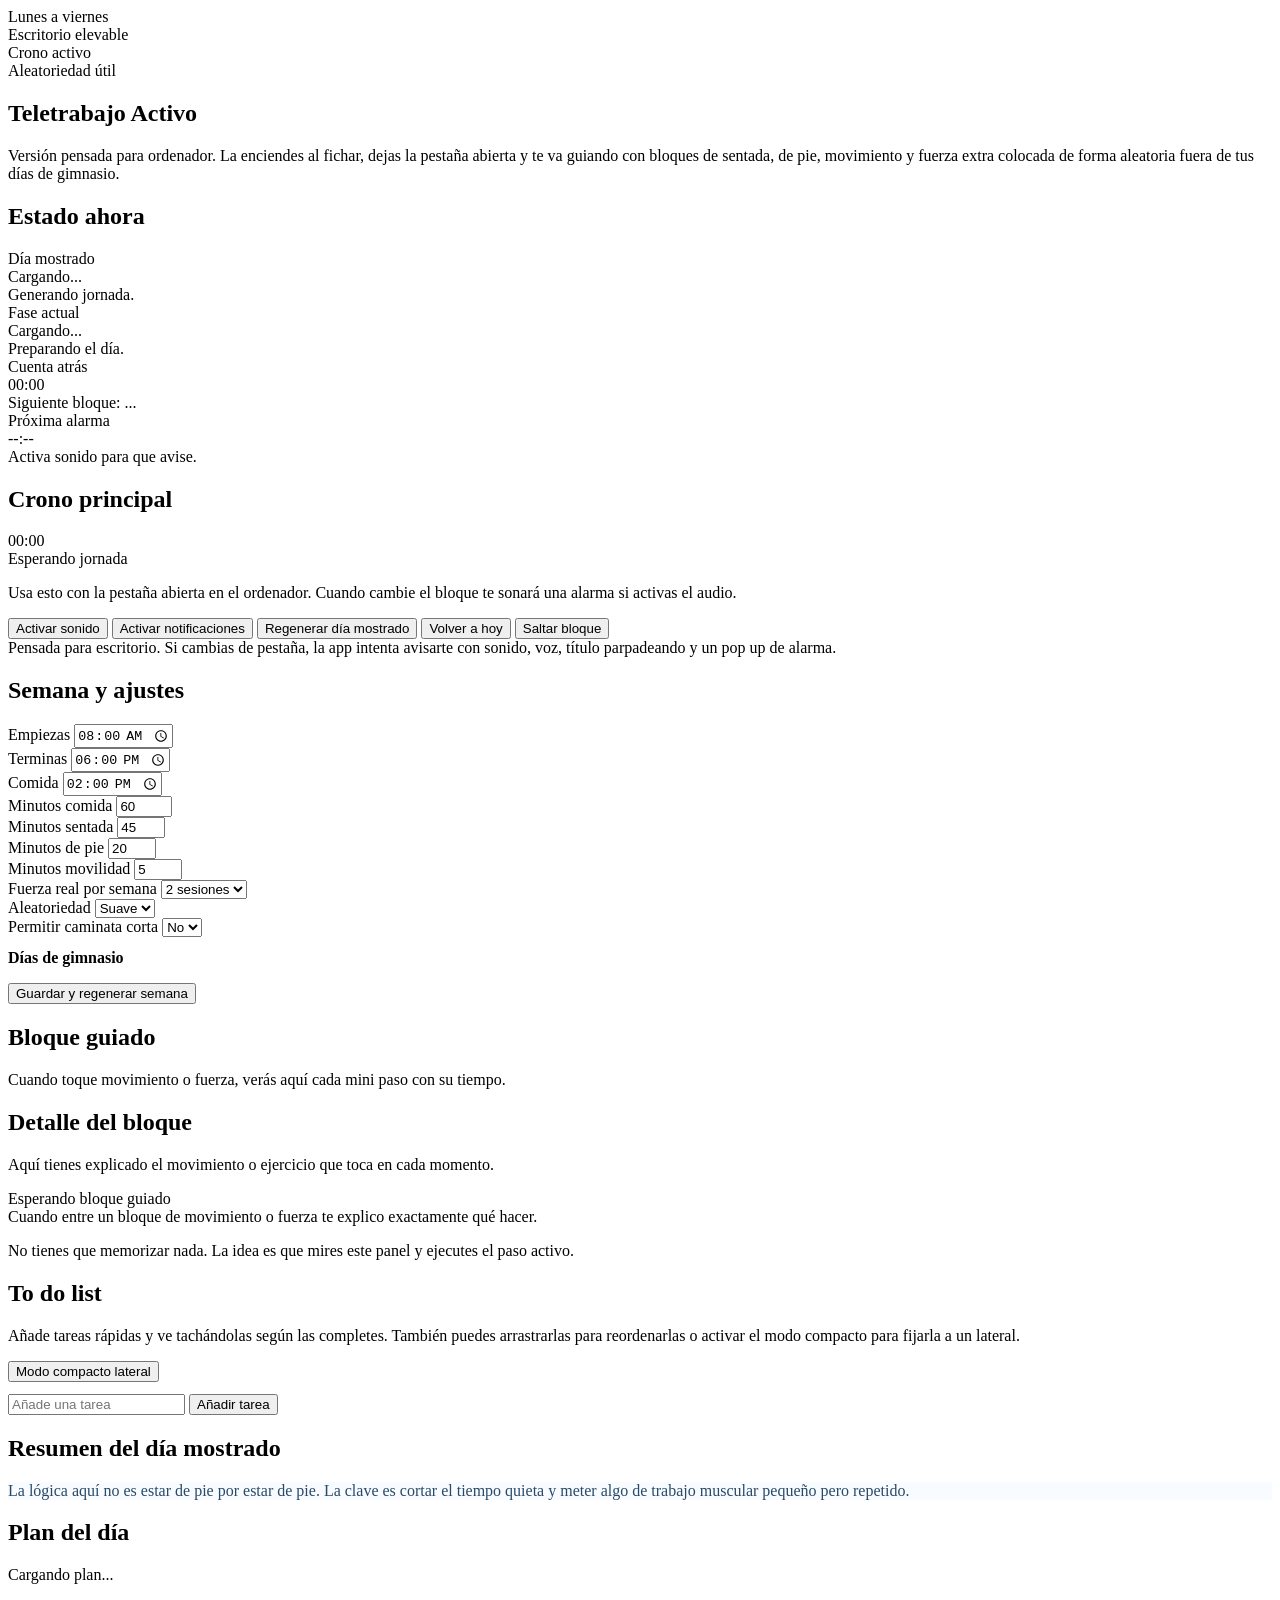
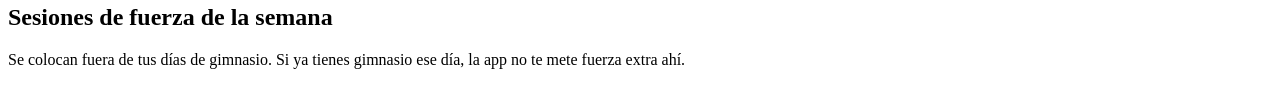
==== index.html @ b7c3def0 "Refactor styles and update settings inputs Removed inline CSS styles and added a link to an external" ====
<!DOCTYPE html>
<html lang="es">
<head>
  <meta charset="UTF-8" />
  <meta name="viewport" content="width=device-width, initial-scale=1.0" />
  <title>Teletrabajo Activo Escritorio</title>
  <link rel="stylesheet" href="styles.css" />
</head>
<body>
  <div class="app">
    <section class="hero">
      <div class="pill-row">
        <div class="pill">Lunes a viernes</div>
        <div class="pill">Escritorio elevable</div>
        <div class="pill">Crono activo</div>
        <div class="pill">Aleatoriedad útil</div>
      </div>
      <h1>Teletrabajo Activo</h1>
      <p>Versión pensada para ordenador. La enciendes al fichar, dejas la pestaña abierta y te va guiando con bloques de sentada, de pie, movimiento y fuerza extra colocada de forma aleatoria fuera de tus días de gimnasio.</p>
    </section>

    <section class="grid">
      <div class="card" style="grid-column: span 12;">
        <h2>Estado ahora</h2>
        <div class="status-grid">
          <div class="status-box">
            <div class="label">Día mostrado</div>
            <div class="value" id="shownDay">Cargando...</div>
            <div class="subvalue" id="shownDaySub">Generando jornada.</div>
          </div>
          <div class="status-box">
            <div class="label">Fase actual</div>
            <div class="value" id="currentPhase">Cargando...</div>
            <div class="subvalue" id="currentDescription">Preparando el día.</div>
          </div>
          <div class="status-box">
            <div class="label">Cuenta atrás</div>
            <div class="value mono" id="timeLeft">00:00</div>
            <div class="subvalue" id="nextPhase">Siguiente bloque: ...</div>
          </div>
          <div class="status-box">
            <div class="label">Próxima alarma</div>
            <div class="value mono" id="nextAlarm">--:--</div>
            <div class="subvalue" id="alarmDescription">Activa sonido para que avise.</div>
          </div>
        </div>
      </div>

      <div class="card" style="grid-column: span 7;">
        <h2>Crono principal</h2>
        <div class="timer-wrap">
          <div class="timer-ring" id="timerRing" style="--progress: 0%;">
            <div class="timer-inner">
              <div class="timer-time mono" id="mainTimer">00:00</div>
              <div id="mainTimerLabel" class="muted">Esperando jornada</div>
            </div>
          </div>
          <div>
            <p>Usa esto con la pestaña abierta en el ordenador. Cuando cambie el bloque te sonará una alarma si activas el audio.</p>
            <div class="button-row">
              <button id="soundBtn">Activar sonido</button>
              <button class="secondary" id="notifBtn">Activar notificaciones</button>
              <button class="secondary" id="generateBtn">Regenerar día mostrado</button>
              <button class="secondary" id="todayBtn">Volver a hoy</button>
              <button class="secondary" id="skipBtn">Saltar bloque</button>
            </div>
            <div class="notice">Pensada para escritorio. Si cambias de pestaña, la app intenta avisarte con sonido, voz, título parpadeando y un pop up de alarma.</div>
          </div>
        </div>
      </div>

      <div class="card" style="grid-column: span 5;">
        <h2>Semana y ajustes</h2>
        <div class="weekday-row" id="weekdayButtons"></div>
        <div class="settings" style="margin-top:12px;">
          <div class="field">
            <label for="startTime">Empiezas</label>
            <input id="startTime" type="time" value="08:00" />
          </div>
          <div class="field">
            <label for="endTime">Terminas</label>
            <input id="endTime" type="time" value="18:00" />
          </div>
          <div class="field">
            <label for="lunchStart">Comida</label>
            <input id="lunchStart" type="time" value="14:00" />
          </div>
          <div class="field">
            <label for="lunchMinutes">Minutos comida</label>
            <input id="lunchMinutes" type="number" min="30" max="120" step="5" value="60" />
          </div>
          <div class="field">
            <label for="sitMinutes">Minutos sentada</label>
            <input id="sitMinutes" type="number" min="20" max="90" step="1" value="45" />
          </div>
          <div class="field">
            <label for="standMinutes">Minutos de pie</label>
            <input id="standMinutes" type="number" min="5" max="40" step="1" value="20" />
          </div>
          <div class="field">
            <label for="moveMinutes">Minutos movilidad</label>
            <input id="moveMinutes" type="number" min="3" max="20" step="1" value="5" />
          </div>
          <div class="field">
            <label for="strengthSessions">Fuerza real por semana</label>
            <select id="strengthSessions">
              <option value="1">1 sesión</option>
              <option value="2" selected>2 sesiones</option>
              <option value="3">3 sesiones</option>
            </select>
          </div>
          <div class="field">
            <label for="randomness">Aleatoriedad</label>
            <select id="randomness">
              <option value="soft" selected>Suave</option>
              <option value="medium">Media</option>
              <option value="high">Alta</option>
            </select>
          </div>
          <div class="field">
            <label for="allowWalk">Permitir caminata corta</label>
            <select id="allowWalk">
              <option value="no" selected>No</option>
              <option value="yes">Sí</option>
            </select>
          </div>
        </div>
        <p style="margin-top:12px; font-weight:800; color:var(--text);">Días de gimnasio</p>
        <div class="fitboxing-row" id="fitboxingDays"></div>
        <div class="button-row">
          <button class="good" id="saveBtn">Guardar y regenerar semana</button>
        </div>
      </div>

      <div class="card" style="grid-column: span 6;">
        <h2>Bloque guiado</h2>
        <p id="guidedTitle">Cuando toque movimiento o fuerza, verás aquí cada mini paso con su tiempo.</p>
        <div class="guide-layout">
          <div class="steps" id="guidedSteps"></div>
        </div>
      </div>

      <div class="card" style="grid-column: span 6;">
        <h2>Detalle del bloque</h2>
        <p>Aquí tienes explicado el movimiento o ejercicio que toca en cada momento.</p>
        <div class="exercise-card" id="exerciseCard">
          <div class="exercise-visual" id="exerciseVisual"></div>
          <div class="exercise-title" id="exerciseName">Esperando bloque guiado</div>
          <div class="small" id="exerciseSummary">Cuando entre un bloque de movimiento o fuerza te explico exactamente qué hacer.</div>
          <ul class="exercise-list" id="exerciseChecklist"></ul>
          <div class="exercise-tip" id="exerciseTip">No tienes que memorizar nada. La idea es que mires este panel y ejecutes el paso activo.</div>
        </div>
      </div>

      <div class="card" style="grid-column: span 12;">
        <h2>To do list</h2>
        <p>Añade tareas rápidas y ve tachándolas según las completes. También puedes arrastrarlas para reordenarlas o activar el modo compacto para fijarla a un lateral.</p>
        <div class="button-row" style="margin-top:0; margin-bottom:12px;">
          <button class="secondary" id="compactToggleBtn">Modo compacto lateral</button>
        </div>
        <div class="todo-wrap" id="todoWrap">
          <div class="todo-add">
            <input id="todoInput" type="text" placeholder="Añade una tarea" />
            <button class="good" id="todoAddBtn">Añadir tarea</button>
          </div>
          <div class="todo-list" id="todoList"></div>
        </div>
      </div>

      <div class="card" style="grid-column: span 12;">
        <h2>Resumen del día mostrado</h2>
        <div class="summary-band">
          <div class="stats" id="stats"></div>
          <div class="notice" id="dayNote" style="margin-top:0; background:#f8fbff; border-color:#d7e7f6; color:#294a67;">
            La lógica aquí no es estar de pie por estar de pie. La clave es cortar el tiempo quieta y meter algo de trabajo muscular pequeño pero repetido.
          </div>
        </div>
      </div>

      <div class="card" style="grid-column: span 12;">
        <h2>Plan del día</h2>
        <p id="todayLabel">Cargando plan...</p>
        <div class="timeline" id="timeline"></div>
      </div>

      <div class="card" style="grid-column: span 12;">
        <h2>Sesiones de fuerza de la semana</h2>
        <p>Se colocan fuera de tus días de gimnasio. Si ya tienes gimnasio ese día, la app no te mete fuerza extra ahí.</p>
        <div class="timeline" id="strengthTimeline"></div>
      </div>
    </section>
  </div>
    </div>
  </div>

  <script>
    const DAY_NAMES = ['domingo', 'lunes', 'martes', 'miércoles', 'jueves', 'viernes', 'sábado'];
    const SHORT_DAY = ['Dom', 'Lun', 'Mar', 'Mié', 'Jue', 'Vie', 'Sáb'];
    const WORK_TAGS = {
      sit: { label: 'Sentada', cls: 'sit' },
      stand: { label: 'De pie', cls: 'stand' },
      move: { label: 'Movimiento', cls: 'move' },
      lunch: { label: 'Comida', cls: 'lunch' },
      strength: { label: 'Fuerza', cls: 'strength' }
    };

    const MOVEMENT_TEMPLATES = [
      {
        name: 'Piernas + pecho',
        description: 'Paseo corto, sentadilla y apertura de pecho.',
        steps: [
          ['Camina por casa', 60],
          ['Sentadillas o levantarte de la silla', 45],
          ['Elevaciones de gemelos', 40],
          ['Abrir pecho y hombros atrás', 30],
          ['Respira y sacude piernas', 25]
        ]
      },
      {
        name: 'Movilidad + empuje',
        description: 'Activación de piernas y empuje suave.',
        steps: [
          ['Camina rápido', 60],
          ['Zancadas atrás alternas', 45],
          ['Flexiones en escritorio', 40],
          ['Wall slides o retracciones escapulares', 35],
          ['Cuello y hombros', 20]
        ]
      },
      {
        name: 'Cadera + postura',
        description: 'Bisagra, glúteo y espalda alta.',
        steps: [
          ['Camina por casa', 50],
          ['Bisagra de cadera', 45],
          ['Aprieta glúteos de pie', 30],
          ['Retracciones escapulares', 35],
          ['Gemelos con pausa arriba', 35]
        ]
      },
      {
        name: 'Desentumecer total',
        description: 'Bloque fácil para cuando vas cargada.',
        steps: [
          ['Camina', 60],
          ['Sentadilla corta o media sentadilla', 35],
          ['Balanceo de tobillos', 25],
          ['Giro torácico suave', 30],
          ['Apertura de pecho', 30]
        ]
      },
      {
        name: 'Caminata corta + movilidad',
        description: 'Una caminata breve y luego movilidad suave para reiniciar el cuerpo.',
        steps: [
          ['Camina rápido', 75],
          ['Balanceo de tobillos', 25],
          ['Giro torácico suave', 30],
          ['Abrir pecho y hombros atrás', 30],
          ['Respira y sacude piernas', 20]
        ]
      }
    ];

    const STRENGTH_TEMPLATES = [
      {
        name: 'Full body base',
        description: 'Dos rondas sencillas pero útiles.',
        rounds: 2,
        steps: [
          ['Sentadillas', 40],
          ['Descanso', 20],
          ['Zancadas atrás', 40],
          ['Descanso', 20],
          ['Flexiones en escritorio o pared', 40],
          ['Descanso', 20],
          ['Puente de glúteo', 40],
          ['Descanso', 20],
          ['Elevaciones de gemelos', 40],
          ['Descanso', 20],
          ['Plancha', 30],
          ['Descanso', 30]
        ]
      },
      {
        name: 'Pierna + core',
        description: 'Más estable y muy compatible con gimnasio.',
        rounds: 2,
        steps: [
          ['Sentadilla con pausa abajo', 40],
          ['Descanso', 20],
          ['Bisagra de cadera', 40],
          ['Descanso', 20],
          ['Puente de glúteo', 40],
          ['Descanso', 20],
          ['Wall sit', 30],
          ['Descanso', 20],
          ['Dead bug', 40],
          ['Descanso', 20],
          ['Plancha lateral lado A', 25],
          ['Plancha lateral lado B', 25],
          ['Descanso', 30]
        ]
      },
      {
        name: 'Postura + empuje',
        description: 'Muy buena si notas cuello y espalda cargados.',
        rounds: 2,
        steps: [
          ['Flexiones en escritorio', 40],
          ['Descanso', 20],
          ['Wall slides', 35],
          ['Descanso', 20],
          ['Sentadilla', 40],
          ['Descanso', 20],
          ['Gemelos con pausa arriba', 40],
          ['Descanso', 20],
          ['Puente de glúteo', 40],
          ['Descanso', 20],
          ['Plancha', 30],
          ['Descanso', 30]
        ]
      }
    ];


    const EXERCISE_LIBRARY = {
      'Camina por casa': {
        name: 'Camina por casa',
        summary: 'Camina a paso ligero por el pasillo o la habitación. Nada épico, solo sacar al cuerpo del modo estatua.',
        checklist: [
          'Da zancadas cortas y rápidas, sin arrastrar los pies.',
          'Mueve los brazos de forma natural.',
          'Mantén el pecho abierto y la mirada al frente.'
        ],
        tip: 'Objetivo real: subir un poco pulsaciones y despegar cadera, tobillos y espalda.',
        visual: 'walk'
      },
      'Camina rápido': {
        name: 'Camina rápido',
        summary: 'Mismo gesto que caminar normal, pero con intención. Piensa en paso vivo de “voy tarde”.',
        checklist: [
          'Aprieta un poco el abdomen para no ir colapsada.',
          'Apoya el pie de forma natural y continua.',
          'No hace falta correr ni botar.'
        ],
        tip: 'Si tienes poco espacio, haz idas y vueltas. Sirve igual.',
        visual: 'walk'
      },
      'Camina': {
        name: 'Camina',
        summary: 'Paseo breve para romper la inmovilidad y volver a arrancar tobillos, rodillas y cadera.',
        checklist: [
          'Da vueltas por casa sin mirar el móvil.',
          'Respira normal y deja que se suelten los hombros.',
          'Piensa en moverte, no en hacerlo perfecto.'
        ],
        tip: 'Esto parece una tontería, pero justo esta tontería es la que más evita estar tiesa horas.',
        visual: 'walk'
      },
      'Sentadillas': {
        name: 'Sentadilla',
        summary: 'Baja como si fueras a sentarte en una silla y vuelve a subir apretando glúteos.',
        checklist: [
          'Pies al ancho de caderas o un poco más.',
          'Cadera va atrás y abajo, pecho abierto.',
          'Sube empujando el suelo con todo el pie.'
        ],
        tip: 'Si te cuesta, toca una silla con el culo y vuelve a subir. Eso cuenta perfectamente.',
        visual: 'squat'
      },
      'Sentadillas o levantarte de la silla': {
        name: 'Levantarte de la silla',
        summary: 'Versión amable de sentadilla. Te sientas y te levantas de forma controlada.',
        checklist: [
          'Acércate al borde de la silla.',
          'Inclina un poco el torso y empuja con los pies.',
          'Sube sin tirarte hacia delante de golpe.'
        ],
        tip: 'Muy buena si no controlas aún la sentadilla libre.',
        visual: 'chair'
      },
      'Sentadilla corta o media sentadilla': {
        name: 'Media sentadilla',
        summary: 'No hace falta bajar mucho. Solo flexiona cadera y rodillas un poco y vuelve arriba.',
        checklist: [
          'Baja hasta donde te notes estable.',
          'Peso repartido entre talón y parte media del pie.',
          'Sube controlando, sin rebote.'
        ],
        tip: 'Perfecta cuando estás cargada o llevas falda/ropa incómoda.',
        visual: 'squat'
      },
      'Sentadilla con pausa abajo': {
        name: 'Sentadilla con pausa',
        summary: 'Igual que la sentadilla, pero paras un momento abajo para que trabaje más.',
        checklist: [
          'Baja controlando.',
          'Quédate 1 o 2 segundos abajo sin hundirte.',
          'Sube empujando el suelo.'
        ],
        tip: 'Vas a notar más cuádriceps y glúteo sin necesitar peso.',
        visual: 'squat'
      },
      'Zancadas atrás alternas': {
        name: 'Zancada atrás',
        summary: 'Lleva una pierna atrás, baja un poco y vuelve. Alterna lados.',
        checklist: [
          'Paso atrás lo bastante largo para ir estable.',
          'Torso alto, hombros relajados.',
          'Empuja con la pierna de delante para volver.'
        ],
        tip: 'Si te tambaleas, apóyate con una mano en la mesa o la pared.',
        visual: 'lunge'
      },
      'Zancadas atrás': {
        name: 'Zancada atrás',
        summary: 'Unilateral, muy útil para piernas y glúteo sin necesitar mucho espacio.',
        checklist: [
          'Rodilla delantera sigue la línea de los dedos del pie.',
          'No hace falta bajar muchísimo.',
          'Vuelve al centro antes de cambiar de lado.'
        ],
        tip: 'Mejor pocas bien hechas que muchas descontroladas.',
        visual: 'lunge'
      },
      'Flexiones en escritorio': {
        name: 'Flexión en escritorio',
        summary: 'Apoya las manos en el borde del escritorio, cuerpo recto, baja pecho y empuja.',
        checklist: [
          'Manos algo más abiertas que hombros.',
          'Cuerpo en línea, sin sacar culo ni hundir lumbar.',
          'Baja hacia el borde del escritorio y vuelve a empujar.'
        ],
        tip: 'Cuanto más alto el apoyo, más fácil. Escritorio o pared si hace falta.',
        visual: 'deskpush'
      },
      'Flexiones en escritorio o pared': {
        name: 'Flexión inclinada',
        summary: 'La misma idea de una flexión, pero con apoyo alto para que sea mucho más llevadera.',
        checklist: [
          'Aprieta abdomen y glúteos.',
          'Codos van en diagonal, no pegados ni abiertos del todo.',
          'Empuja hasta estirar brazos sin bloquearte.'
        ],
        tip: 'Esto trabaja pecho, hombro y tríceps. Bastante más útil de lo que parece.',
        visual: 'deskpush'
      },
      'Wall slides': {
        name: 'Wall slide',
        summary: 'Espalda y brazos contra la pared, desliza los antebrazos hacia arriba y abajo.',
        checklist: [
          'Mantén costillas controladas, no arquees la espalda.',
          'Sube solo hasta donde no pierdas contacto útil.',
          'Hazlo lento, buscando movilidad y control.'
        ],
        tip: 'Muy bueno para hombros cerrados por teclado y ratón.',
        visual: 'wallslide'
      },
      'Wall slides o retracciones escapulares': {
        name: 'Escápulas y hombros',
        summary: 'Si haces wall slides, desliza en pared. Si no, junta escápulas detrás sin encoger hombros.',
        checklist: [
          'Piensa en llevar hombros atrás y abajo.',
          'No saques pecho exagerado ni arquees lumbar.',
          'Haz una pausa breve al final del gesto.'
        ],
        tip: 'Esto va genial si se te carga la zona entre cuello y omóplatos.',
        visual: 'wallslide'
      },
      'Retracciones escapulares': {
        name: 'Retracción escapular',
        summary: 'Junta los omóplatos detrás como si quisieras sujetar un lápiz entre ellos.',
        checklist: [
          'Brazos sueltos a los lados o codos a 90 grados.',
          'No subas los hombros hacia las orejas.',
          'Aguanta 1 segundo y suelta.'
        ],
        tip: 'Pequeño gesto, mucha utilidad para postura.',
        visual: 'scap'
      },
      'Abrir pecho y hombros atrás': {
        name: 'Apertura de pecho',
        summary: 'Abre clavículas, lleva hombros atrás y nota cómo se estira la parte delantera del torso.',
        checklist: [
          'Entrelaza manos detrás o simplemente abre brazos.',
          'Mentón suave, sin sacar cuello.',
          'Respira profundo 2 o 3 veces.'
        ],
        tip: 'Esto es para compensar postura encogida de ordenador.',
        visual: 'chestopen'
      },
      'Apertura de pecho': {
        name: 'Apertura de pecho',
        summary: 'Versión simple para soltar hombros y pectoral.',
        checklist: [
          'Abre brazos o lleva manos detrás.',
          'Costillas tranquilas, no arquees toda la espalda.',
          'Respira sin prisa.'
        ],
        tip: 'Tiene que sentirse liberador, no doloroso.',
        visual: 'chestopen'
      },
      'Cuello y hombros': {
        name: 'Cuello y hombros',
        summary: 'Movilidad suave para quitar rigidez de pantalla.',
        checklist: [
          'Inclina la cabeza a un lado sin forzar.',
          'Haz círculos pequeños de hombros hacia atrás.',
          'Respira y no hagas rebotes.'
        ],
        tip: 'Aquí no hay heroicidades. Suave y limpio.',
        visual: 'neck'
      },
      'Bisagra de cadera': {
        name: 'Bisagra de cadera',
        summary: 'Empuja la cadera hacia atrás con espalda neutra, como si cerraras un cajón con el culo.',
        checklist: [
          'Rodillas algo flexionadas.',
          'Espalda larga, no redondees lumbar.',
          'Vuelve apretando glúteos al final.'
        ],
        tip: 'Esto enseña a usar glúteos e isquios en vez de cargarte la espalda.',
        visual: 'hinge'
      },
      'Aprieta glúteos de pie': {
        name: 'Glúteos de pie',
        summary: 'Ponte alta, aprieta glúteos fuerte unos segundos y suelta.',
        checklist: [
          'No arquees la espalda.',
          'Aprieta de verdad, como si quisieras juntar los bolsillos del pantalón.',
          'Suelta y repite.'
        ],
        tip: 'Muy simple, pero útil para despertar glúteos dormidos por estar sentada.',
        visual: 'glute'
      },
      'Gemelos con pausa arriba': {
        name: 'Elevación de gemelos',
        summary: 'Sube a puntillas, aguanta arriba un momento y baja lento.',
        checklist: [
          'Empuja desde la base del dedo gordo y segundo dedo.',
          'Mantente alta 1 o 2 segundos arriba.',
          'Baja controlando, no te dejes caer.'
        ],
        tip: 'Esto trabaja gemelos y tobillo. No sustituye a una sentadilla.',
        visual: 'calf'
      },
      'Elevaciones de gemelos': {
        name: 'Elevación de gemelos',
        summary: 'Sube a puntillas y baja. Simple y efectivo para pantorrilla y tobillo.',
        checklist: [
          'Apóyate si hace falta para equilibrarte.',
          'Sube todo lo que puedas sin colapsar tobillo.',
          'Baja suave.'
        ],
        tip: 'Muy buen complemento, pero no reemplaza trabajo completo de pierna.',
        visual: 'calf'
      },
      'Balanceo de tobillos': {
        name: 'Movilidad de tobillos',
        summary: 'Mueve tobillos hacia delante y atrás o haz pequeños círculos controlados.',
        checklist: [
          'Levanta un pie o apóyate en pared.',
          'Haz el gesto suave, sin dolor.',
          'Cambia de lado a mitad de tiempo.'
        ],
        tip: 'Ideal si notas las piernas acartonadas por estar quieta.',
        visual: 'ankle'
      },
      'Giro torácico suave': {
        name: 'Giro torácico',
        summary: 'Rota la parte alta de la espalda con los brazos relajados o cruzados.',
        checklist: [
          'La pelvis se queda bastante quieta.',
          'Gira desde costillas y espalda alta.',
          'Nada de latigazos.'
        ],
        tip: 'Sirve para desbloquear la sensación de ir encorvada.',
        visual: 'twist'
      },
      'Respira y sacude piernas': {
        name: 'Respira y sacude piernas',
        summary: 'Minipausa para bajar tensión y aflojar piernas.',
        checklist: [
          'Suelta una pierna y luego la otra.',
          'Haz 2 o 3 respiraciones más largas.',
          'Aprovecha para recolocarte antes de volver al trabajo.'
        ],
        tip: 'No parece ejercicio, pero ayuda un montón a no acumular rigidez.',
        visual: 'shake'
      },
      'Puente de glúteo': {
        name: 'Puente de glúteo',
        summary: 'Tumbada boca arriba, pies apoyados, elevas cadera apretando glúteos.',
        checklist: [
          'Talones relativamente cerca del culo.',
          'Sube hasta formar una línea hombros-cadera-rodillas.',
          'Baja controlando sin desplomarte.'
        ],
        tip: 'Muy bueno para glúteo y para compensar tantas horas sentada.',
        visual: 'bridge'
      },
      'Wall sit': {
        name: 'Wall sit',
        summary: 'Espalda apoyada en la pared y te dejas caer hasta una media sentadilla isométrica.',
        checklist: [
          'Pies algo adelantados respecto a la pared.',
          'Rodillas y caderas flexionadas lo que toleres.',
          'Mantén abdomen activo y respira.'
        ],
        tip: 'Quema bastante en poco tiempo. Normal.',
        visual: 'wallsit'
      },
      'Dead bug': {
        name: 'Dead bug',
        summary: 'Boca arriba, abdomen apretado, alternas brazo y pierna contrarios sin despegar la zona lumbar.',
        checklist: [
          'Espalda baja pegada al suelo o casi.',
          'Mueve lento, sin perder control.',
          'Exhala al extender.'
        ],
        tip: 'Muy bueno para core si la plancha te carga demasiado cuello.',
        visual: 'deadbug'
      },
      'Plancha': {
        name: 'Plancha',
        summary: 'Apoyo en antebrazos o manos con el cuerpo recto como una tabla.',
        checklist: [
          'Aprieta glúteos y abdomen.',
          'No hundas lumbar ni saques demasiado el culo.',
          'Mira al suelo para mantener cuello largo.'
        ],
        tip: 'Menos segundos bien hechos vale más que aguantar fatal.',
        visual: 'plank'
      },
      'Plancha lateral lado A': {
        name: 'Plancha lateral',
        summary: 'Apoyo lateral en antebrazo o mano, elevando cadera.',
        checklist: [
          'Hombro encima del codo si vas con antebrazo.',
          'Cadera alta, no te hundas.',
          'Haz un lado y luego el otro.'
        ],
        tip: 'Trabaja oblicuos y estabilidad.',
        visual: 'sideplank'
      },
      'Plancha lateral lado B': {
        name: 'Plancha lateral',
        summary: 'Mismo gesto que el otro lado.',
        checklist: [
          'Mantén el cuello largo.',
          'Empuja el suelo con el antebrazo.',
          'Aguanta con tensión, no con dolor.'
        ],
        tip: 'Normal que un lado te cueste más.',
        visual: 'sideplank'
      },
      'Descanso': {
        name: 'Descanso',
        summary: 'Pausa corta para respirar y recolocarte antes del siguiente ejercicio.',
        checklist: [
          'Camina unos pasos o sacude brazos.',
          'Respira por nariz si puedes.',
          'Prepárate para el siguiente paso.'
        ],
        tip: 'Descansar también forma parte del bloque.',
        visual: 'rest'
      }
    };

    const defaults = {
      startTime: '08:00',
      endTime: '18:00',
      lunchStart: '14:00',
      lunchMinutes: 60,
      strengthSessions: 2,
      randomness: 'soft',
      allowWalk: false,
      popupAlarm: true,
      fitboxingDays: [2, 4]
    };

    let settings = loadSettings();
    let weekPlan = null;
    let selectedDayKey = '';
    let audioContext = null;
    let soundEnabled = localStorage.getItem('tt-active-sound') === 'true';
    let notificationsEnabled = localStorage.getItem('tt-active-notif') === 'true';
    let clockInterval = null;
    let lastAlarmEventId = null;
    let debugOffsetMs = 0;
    let pendingAttention = null;
    let titleFlashInterval = null;
    const BASE_TITLE = document.title;
    let todoItems = loadTodos();

    const els = {
      shownDay: document.getElementById('shownDay'),
      shownDaySub: document.getElementById('shownDaySub'),
      currentPhase: document.getElementById('currentPhase'),
      currentDescription: document.getElementById('currentDescription'),
      timeLeft: document.getElementById('timeLeft'),
      nextPhase: document.getElementById('nextPhase'),
      nextAlarm: document.getElementById('nextAlarm'),
      alarmDescription: document.getElementById('alarmDescription'),
      mainTimer: document.getElementById('mainTimer'),
      mainTimerLabel: document.getElementById('mainTimerLabel'),
      timerRing: document.getElementById('timerRing'),
      guidedTitle: document.getElementById('guidedTitle'),
      guidedSteps: document.getElementById('guidedSteps'),
      exerciseCard: document.getElementById('exerciseCard'),
      exerciseVisual: document.getElementById('exerciseVisual'),
      exerciseName: document.getElementById('exerciseName'),
      exerciseSummary: document.getElementById('exerciseSummary'),
      exerciseChecklist: document.getElementById('exerciseChecklist'),
      exerciseTip: document.getElementById('exerciseTip'),
      stats: document.getElementById('stats'),
      timeline: document.getElementById('timeline'),
      strengthTimeline: document.getElementById('strengthTimeline'),
      todayLabel: document.getElementById('todayLabel'),
      dayNote: document.getElementById('dayNote'),
      soundBtn: document.getElementById('soundBtn'),
      notifBtn: document.getElementById('notifBtn'),
      saveBtn: document.getElementById('saveBtn'),
      todayBtn: document.getElementById('todayBtn'),
      skipBtn: document.getElementById('skipBtn'),
      generateBtn: document.getElementById('generateBtn'),
      startTime: document.getElementById('startTime'),
      endTime: document.getElementById('endTime'),
      lunchStart: document.getElementById('lunchStart'),
      lunchMinutes: document.getElementById('lunchMinutes'),
      strengthSessions: document.getElementById('strengthSessions'),
      randomness: document.getElementById('randomness'),
      allowWalk: document.getElementById('allowWalk'),
      popupAlarm: document.getElementById('popupAlarm'),
      fitboxingDays: document.getElementById('fitboxingDays'),
      weekdayButtons: document.getElementById('weekdayButtons'),
      todoInput: document.getElementById('todoInput'),
      todoAddBtn: document.getElementById('todoAddBtn'),
      todoList: document.getElementById('todoList'),
      attentionOverlay: document.getElementById('attentionOverlay'),
      attentionTitle: document.getElementById('attentionTitle'),
      attentionMessage: document.getElementById('attentionMessage'),
      attentionCloseBtn: document.getElementById('attentionCloseBtn')
    };

    init();

    function init() {
      paintSettings();
      renderFitboxing();
      buildWeek();
      bindEvents();
      selectInitialDay();
      renderAll();
      renderTodos();
      startClock();
    }

    function bindEvents() {
      els.soundBtn.addEventListener('click', async () => {
        try {
          if (!audioContext) audioContext = new (window.AudioContext || window.webkitAudioContext)();
          await audioContext.resume();
          soundEnabled = true;
          localStorage.setItem('tt-active-sound', 'true');
          els.soundBtn.textContent = 'Sonido activado';
          quickBeep();
        } catch (e) {
          alert('No pude activar el sonido. Haz clic otra vez.');
        }
      });

      els.notifBtn.addEventListener('click', async () => {
        if (!('Notification' in window)) {
          alert('Este navegador no soporta notificaciones web.');
          return;
        }
        const permission = await Notification.requestPermission();
        notificationsEnabled = permission === 'granted';
        localStorage.setItem('tt-active-notif', notificationsEnabled ? 'true' : 'false');
        els.notifBtn.textContent = notificationsEnabled ? 'Notificaciones activadas' : 'Notificaciones bloqueadas';
      });

      els.saveBtn.addEventListener('click', () => {
        settings = readSettingsFromForm();
        saveSettings(settings);
        buildWeek(true);
        renderAll();
      });

      els.generateBtn.addEventListener('click', () => {
        buildWeek(true);
        renderAll();
      });

      els.todayBtn.addEventListener('click', () => {
        debugOffsetMs = 0;
        selectInitialDay();
        renderAll();
      });

      els.skipBtn.addEventListener('click', () => {
        const info = getCurrentInfo(getNow(), selectedDayKey);
        if (!info.currentEvent) return;
        const jumpTo = new Date(info.currentEvent.end.getTime() + 1000);
        debugOffsetMs = jumpTo.getTime() - Date.now();
        renderAll();
      });

      els.todoAddBtn.addEventListener('click', addTodoFromInput);
      els.todoInput.addEventListener('keydown', (e) => {
        if (e.key === 'Enter') addTodoFromInput();
      });
      els.attentionCloseBtn.addEventListener('click', closeAttention);
      document.addEventListener('visibilitychange', () => {
        if (!document.hidden) {
          stopTitleFlash();
        }
      });
      window.addEventListener('focus', () => {
        stopTitleFlash();
      });
    }

    function loadSettings() {
      const saved = localStorage.getItem('tt-active-settings-desktop');
      try {
        return saved ? { ...defaults, ...JSON.parse(saved) } : { ...defaults };
      } catch {
        return { ...defaults };
      }
    }

    function saveSettings(value) {
      localStorage.setItem('tt-active-settings-desktop', JSON.stringify(value));
    }

    function loadTodos() {
      const saved = localStorage.getItem('tt-active-todos');
      try {
        return saved ? JSON.parse(saved) : [];
      } catch {
        return [];
      }
    }

    function saveTodos() {
      localStorage.setItem('tt-active-todos', JSON.stringify(todoItems));
    }

    function addTodoFromInput() {
      const value = (els.todoInput.value || '').trim();
      if (!value) return;
      todoItems.unshift({ id: String(Date.now()), text: value, done: false });
      els.todoInput.value = '';
      saveTodos();
      renderTodos();
    }

    function toggleTodo(id) {
      todoItems = todoItems.map(item => item.id === id ? { ...item, done: !item.done } : item);
      saveTodos();
      renderTodos();
    }

    function removeTodo(id) {
      todoItems = todoItems.filter(item => item.id !== id);
      saveTodos();
      renderTodos();
    }

    function renderTodos() {
      if (!els.todoList) return;
      els.todoList.innerHTML = '';
      if (!todoItems.length) {
        const empty = document.createElement('div');
        empty.className = 'notice';
        empty.textContent = 'Todavía no has añadido tareas.';
        els.todoList.appendChild(empty);
        return;
      }
      todoItems.forEach(item => {
        const row = document.createElement('div');
        row.className = 'todo-item' + (item.done ? ' done' : '');
        const check = document.createElement('input');
        check.type = 'checkbox';
        check.checked = item.done;
        check.addEventListener('change', () => toggleTodo(item.id));
        const textSpan = document.createElement('span');
        textSpan.className = 'todo-text';
        textSpan.textContent = item.text;
        const removeBtn = document.createElement('button');
        removeBtn.className = 'todo-remove';
        removeBtn.type = 'button';
        removeBtn.textContent = 'Borrar';
        removeBtn.addEventListener('click', () => removeTodo(item.id));
        row.appendChild(check);
        row.appendChild(textSpan);
        row.appendChild(removeBtn);
        els.todoList.appendChild(row);
      });
    }

    function paintSettings() {
      els.startTime.value = settings.startTime;
      els.endTime.value = settings.endTime;
      els.lunchStart.value = settings.lunchStart;
      els.lunchMinutes.value = settings.lunchMinutes;
      els.strengthSessions.value = String(settings.strengthSessions);
      els.randomness.value = settings.randomness;
      els.allowWalk.value = settings.allowWalk ? 'yes' : 'no';
      els.popupAlarm.value = settings.popupAlarm === false ? 'no' : 'yes';
      els.soundBtn.textContent = soundEnabled ? 'Sonido activado' : 'Activar sonido';
      els.notifBtn.textContent = notificationsEnabled ? 'Notificaciones activadas' : 'Activar notificaciones';
    }

    function readSettingsFromForm() {
      return {
        startTime: els.startTime.value || defaults.startTime,
        endTime: els.endTime.value || defaults.endTime,
        lunchStart: els.lunchStart.value || defaults.lunchStart,
        lunchMinutes: Math.max(30, Math.min(120, Number(els.lunchMinutes.value) || 60)),
        strengthSessions: Math.max(1, Math.min(3, Number(els.strengthSessions.value) || 2)),
        randomness: els.randomness.value || defaults.randomness,
        allowWalk: els.allowWalk.value === 'yes',
        popupAlarm: els.popupAlarm.value !== 'no',
        fitboxingDays: [...settings.fitboxingDays].sort((a,b) => a - b)
      };
    }

    function renderFitboxing() {
      els.fitboxingDays.innerHTML = '';
      [1,2,3,4,5].forEach(day => {
        const label = document.createElement('label');
        label.className = 'day-chip';
        const input = document.createElement('input');
        input.type = 'checkbox';
        input.checked = settings.fitboxingDays.includes(day);
        input.addEventListener('change', () => {
          if (input.checked && !settings.fitboxingDays.includes(day)) settings.fitboxingDays.push(day);
          if (!input.checked) settings.fitboxingDays = settings.fitboxingDays.filter(d => d !== day);
        });
        label.appendChild(input);
        label.appendChild(document.createTextNode(SHORT_DAY[day]));
        els.fitboxingDays.appendChild(label);
      });
    }

    function buildWeek(forceReseed = false) {
      const now = getNow();
      const weekStart = startOfISOWeek(now);
      const weekKey = getISOWeekKey(now);
      const seedSalt = forceReseed ? `-${Date.now()}` : '';
      const rng = mulberry32(hashString(weekKey + JSON.stringify(settings) + seedSalt));
      const strengthDays = pickStrengthDays(settings, rng);
      const days = {};
      for (let day = 1; day <= 5; day++) {
        const dayDate = addDays(weekStart, day - 1);
        const key = toDateKey(dayDate);
        days[key] = generateDayPlan(dayDate, settings, rng, strengthDays.includes(day));
      }
      weekPlan = { weekKey, weekStart: toDateKey(weekStart), strengthDays, days };
      renderWeekdayButtons();
      if (!selectedDayKey || !weekPlan.days[selectedDayKey]) {
        selectedDayKey = chooseClosestWorkdayKey(now);
      }
      lastAlarmEventId = null;
    }

    function renderWeekdayButtons() {
      els.weekdayButtons.innerHTML = '';
      const keys = Object.keys(weekPlan.days).sort();
      keys.forEach(key => {
        const day = weekPlan.days[key];
        const date = new Date(key + 'T12:00:00');
        const btn = document.createElement('button');
        btn.type = 'button';
        btn.className = 'weekday-btn' + (selectedDayKey === key ? ' active' : '');
        btn.textContent = `${SHORT_DAY[date.getDay()]} ${date.getDate()}`;
        btn.addEventListener('click', () => {
          selectedDayKey = key;
          lastAlarmEventId = null;
          renderAll();
        });
        els.weekdayButtons.appendChild(btn);
      });
    }

    function selectInitialDay() {
      selectedDayKey = chooseClosestWorkdayKey(getNow());
      renderWeekdayButtons();
    }

    function chooseClosestWorkdayKey(now) {
      const day = now.getDay();
      if (day >= 1 && day <= 5) return toDateKey(now);
      const monday = startOfISOWeek(day === 6 ? addDays(now, 2) : addDays(now, 1));
      return toDateKey(monday);
    }

    function pickStrengthDays(cfg, rng) {
      const candidates = [1,2,3,4,5].filter(day => !cfg.fitboxingDays.includes(day));
      const picked = [];
      const target = Math.min(cfg.strengthSessions, candidates.length);
      const pool = [...candidates];
      while (picked.length < target && pool.length) {
        const idx = Math.floor(rng() * pool.length);
        picked.push(pool.splice(idx, 1)[0]);
      }
      return picked.sort((a,b) => a - b);
    }

    function generateDayPlan(date, cfg, rng, includeStrength) {
      const start = atTime(date, cfg.startTime);
      const end = atTime(date, cfg.endTime);
      const lunchStart = atTime(date, cfg.lunchStart);
      const lunchEnd = new Date(lunchStart.getTime() + cfg.lunchMinutes * 60000);
      const randomProfile = cfg.randomness === 'high'
        ? { sitMin: 30, sitMax: 48, standMin: 6, standMax: 18 }
        : cfg.randomness === 'medium'
          ? { sitMin: 37, sitMax: 47, standMin: 8, standMax: 14 }
          : { sitMin: 40, sitMax: 45, standMin: 8, standMax: 12 };

      const events = [];
      let cursor = new Date(start);
      let counter = 0;

      while (cursor < end) {
        if (cursor.getTime() === lunchStart.getTime()) {
          events.push(makeEvent(cursor, lunchEnd, 'lunch', 'Comida', 'Comida y descanso. No hace falta forzar paseo aquí.', null, counter++));
          cursor = new Date(lunchEnd);
          continue;
        }

        const nextHour = new Date(Math.min(cursor.getTime() + 60 * 60000, end.getTime(), lunchStart > cursor ? lunchStart.getTime() : end.getTime()));
        const totalMinutes = Math.max(1, Math.round((nextHour - cursor) / 60000));

        if (totalMinutes < 20) {
          events.push(makeEvent(cursor, nextHour, 'sit', 'Trabajo sentada', 'Bloque corto. Mantén postura cómoda y pies apoyados.', null, counter++));
          cursor = nextHour;
          continue;
        }

        let sitMaxAllowed = Math.max(25, totalMinutes - 12);
        let sitMinutes = randInt(randomProfile.sitMin, Math.min(randomProfile.sitMax, sitMaxAllowed), rng);
        let standMaxAllowed = Math.max(6, totalMinutes - sitMinutes - 3);
        let standMinutes = randInt(randomProfile.standMin, Math.min(randomProfile.standMax, standMaxAllowed), rng);
        let moveMinutes = totalMinutes - sitMinutes - standMinutes;

        if (moveMinutes < 3) {
          moveMinutes = 3;
          standMinutes = Math.max(6, totalMinutes - sitMinutes - moveMinutes);
        }
        if (standMinutes < 6) {
          standMinutes = 6;
          sitMinutes = Math.max(25, totalMinutes - standMinutes - moveMinutes);
          moveMinutes = totalMinutes - sitMinutes - standMinutes;
        }

        const movementPool = cfg.allowWalk ? MOVEMENT_TEMPLATES : MOVEMENT_TEMPLATES.filter(t => !t.name.toLowerCase().includes('caminata'));
        const moveTemplate = cloneTemplate(movementPool[Math.floor(rng() * movementPool.length)]);
        moveTemplate.steps = scaleSteps(moveTemplate.steps, moveMinutes * 60);

        const sitEnd = addMinutes(cursor, sitMinutes);
        const standEnd = addMinutes(sitEnd, standMinutes);

        events.push(makeEvent(cursor, sitEnd, 'sit', 'Trabajo sentada', 'Bloque de foco. Cambia postura al terminar.', null, counter++));
        events.push(makeEvent(sitEnd, standEnd, 'stand', 'Trabajo de pie', 'Sube el escritorio, apoya bien los pies y relaja hombros.', null, counter++));
        events.push(makeEvent(standEnd, nextHour, 'move', moveTemplate.name, moveTemplate.description, moveTemplate, counter++));

        cursor = nextHour;
      }

      let strength = null;
      if (includeStrength) {
        const template = cloneTemplate(STRENGTH_TEMPLATES[Math.floor(rng() * STRENGTH_TEMPLATES.length)]);
        const expandedSteps = [];
        for (let round = 1; round <= template.rounds; round++) {
          template.steps.forEach(([name, seconds]) => {
            const suffix = round < template.rounds ? ` · ronda ${round}` : '';
            expandedSteps.push([`${name}${suffix}`, seconds]);
          });
        }
        template.steps = expandedSteps;
        const totalSeconds = template.steps.reduce((sum, [,seconds]) => sum + seconds, 0);
        const startOffset = randInt(5, 20, rng);
        const strengthStart = addMinutes(end, startOffset);
        const strengthEnd = new Date(strengthStart.getTime() + totalSeconds * 1000);
        strength = makeEvent(strengthStart, strengthEnd, 'strength', template.name, template.description, template, counter++);
      }

      return {
        dateKey: toDateKey(date),
        weekday: date.getDay(),
        events,
        strength,
        fitboxing: cfg.fitboxingDays.includes(date.getDay())
      };
    }

    function makeEvent(start, end, type, title, description, routine, seq) {
      return {
        id: `${toDateKey(start)}-${type}-${seq}-${formatHM(start)}`,
        start: start.toISOString(),
        end: end.toISOString(),
        type,
        title,
        description,
        routine
      };
    }

    function renderAll() {
      paintSettings();
      renderWeekdayButtons();
      renderDayPlan();
      renderStrengthWeek();
      updateLiveState();
    }

    function renderDayPlan() {
      const day = weekPlan.days[selectedDayKey];
      els.timeline.innerHTML = '';
      if (!day) {
        els.todayLabel.textContent = 'No he podido generar el día mostrado.';
        els.shownDay.textContent = 'Sin día';
        els.shownDaySub.textContent = 'Prueba a regenerar la semana.';
        return;
      }

      const date = new Date(selectedDayKey + 'T12:00:00');
      els.shownDay.textContent = `${capitalize(DAY_NAMES[date.getDay()])} ${date.getDate()}/${date.getMonth() + 1}`;
      els.shownDaySub.textContent = selectedDayKey === toDateKey(getNow()) ? 'Hoy real.' : 'Día de la semana seleccionado.';
      els.todayLabel.textContent = `Así queda ${capitalize(DAY_NAMES[date.getDay()])}.`;

      const now = getNow();
      const currentInfo = getCurrentInfo(now, selectedDayKey);
      const events = [...day.events, ...(day.strength ? [day.strength] : [])]
        .map(evt => ({ ...evt, start: new Date(evt.start), end: new Date(evt.end) }))
        .sort((a,b) => a.start - b.start);

      events.forEach(evt => {
        const row = document.createElement('div');
        const isCurrent = currentInfo.currentEvent && currentInfo.currentEvent.id === evt.id;
        const isPast = now > evt.end && selectedDayKey === toDateKey(now);
        row.className = 'event' + (isCurrent ? ' current' : '') + (isPast ? ' past' : '');
        row.dataset.eventId = evt.id;
        row.dataset.start = evt.start.toISOString();
        row.dataset.end = evt.end.toISOString();
        row.innerHTML = `
          <div class="event-time mono">${formatHM(evt.start)}<br><span class="small">${formatHM(evt.end)}</span></div>
          <div>
            <div class="event-title">${evt.title}</div>
            <div class="small">${evt.description}</div>
          </div>
          <div class="tag ${WORK_TAGS[evt.type].cls}">${WORK_TAGS[evt.type].label}</div>
        `;
        els.timeline.appendChild(row);
      });

      renderStats(day);
      const parts = [];
      if (day.fitboxing) parts.push('Este día tienes gimnasio.');
      if (day.strength) parts.push(`La app te mete una sesión extra de fuerza: ${day.strength.title}.`);
      if (!day.fitboxing && !day.strength) parts.push('Este día solo toca clavar pausas, bloques de pie y movimiento.');
      parts.push(settings.allowWalk ? 'Has permitido caminatas cortas, así que pueden aparecer dentro de los bloques de movimiento.' : 'No has activado caminatas cortas, así que la app tira de movilidad y activación sin paseo.');
      els.dayNote.textContent = parts.join(' ');
    }

    function refreshTimelineCurrent(now, currentEventId) {
      const isToday = selectedDayKey === toDateKey(now);
      const rows = els.timeline.querySelectorAll('.event[data-event-id]');
      rows.forEach(row => {
        const start = new Date(row.dataset.start);
        const end = new Date(row.dataset.end);
        const isCurrent = isToday && currentEventId && row.dataset.eventId === currentEventId;
        const isPast = isToday && now > end;
        row.classList.toggle('current', !!isCurrent);
        row.classList.toggle('past', !!isPast && !isCurrent);
      });
    }

    function renderStrengthWeek() {
      els.strengthTimeline.innerHTML = '';
      const keys = Object.keys(weekPlan.days).sort();
      let hasAny = false;
      keys.forEach(key => {
        const plan = weekPlan.days[key];
        const date = new Date(key + 'T12:00:00');
        const row = document.createElement('div');
        row.className = 'event';
        if (plan.strength) {
          hasAny = true;
          row.innerHTML = `
            <div class="event-time">${SHORT_DAY[date.getDay()]}</div>
            <div>
              <div class="event-title">${plan.strength.title}</div>
              <div class="small">${formatHM(new Date(plan.strength.start))} a ${formatHM(new Date(plan.strength.end))}. ${plan.strength.description}</div>
            </div>
            <div class="tag strength">Fuerza</div>
          `;
        } else {
          row.innerHTML = `
            <div class="event-time">${SHORT_DAY[date.getDay()]}</div>
            <div>
              <div class="event-title">Sin sesión extra</div>
              <div class="small">${plan.fitboxing ? 'Ese día ya haces gimnasio.' : 'Día libre de fuerza real.'}</div>
            </div>
            <div class="tag ${plan.fitboxing ? 'move' : 'lunch'}">${plan.fitboxing ? 'Gimnasio' : 'Libre'}</div>
          `;
        }
        els.strengthTimeline.appendChild(row);
      });
      if (!hasAny) {
        const div = document.createElement('div');
        div.className = 'notice';
        div.textContent = 'Todos tus días entre semana tienen gimnasio marcado. Por eso no he metido fuerza extra.';
        els.strengthTimeline.appendChild(div);
      }
    }

    function renderStats(day) {
      let sit = 0, stand = 0, move = 0, strength = 0;
      day.events.forEach(evt => {
        const mins = Math.round((new Date(evt.end) - new Date(evt.start)) / 60000);
        if (evt.type === 'sit') sit += mins;
        if (evt.type === 'stand') stand += mins;
        if (evt.type === 'move') move += mins;
      });
      if (day.strength) strength = Math.round((new Date(day.strength.end) - new Date(day.strength.start)) / 60000);
      const total = sit + stand + move + strength;
      els.stats.innerHTML = '';
      [
        ['Sentada', `${sit} min`],
        ['De pie', `${stand} min`],
        ['Movimiento', `${move} min`],
        ['Fuerza', `${strength} min`]
      ].forEach(([label, value]) => {
        const div = document.createElement('div');
        div.className = 'stat';
        div.innerHTML = `<div class="label">${label}</div><div class="value">${value}</div><div class="small">Total planificado: ${total} min</div>`;
        els.stats.appendChild(div);
      });
    }

    function startClock() {
      if (clockInterval) clearInterval(clockInterval);
      clockInterval = setInterval(updateLiveState, 1000);
    }

    function updateLiveState() {
      if (!weekPlan || !selectedDayKey || !weekPlan.days[selectedDayKey]) return;

      const now = getNow();
      const todayKey = toDateKey(now);
      const info = getCurrentInfo(now, selectedDayKey);
      const selectedDate = new Date(selectedDayKey + 'T12:00:00');
      const isToday = selectedDayKey === todayKey;

      if (!isToday) {
        els.currentPhase.textContent = 'Vista previa';
        els.currentDescription.textContent = 'Estás viendo otro día de la semana. El crono solo corre con el día real.';
        els.timeLeft.textContent = '--:--';
        els.nextPhase.textContent = 'Siguiente bloque: vista previa';
        els.nextAlarm.textContent = '--:--';
        els.alarmDescription.textContent = `Día mostrado: ${capitalize(DAY_NAMES[selectedDate.getDay()])}.`;
        setTimer(0, 1, 'Vista previa del día');
        refreshTimelineCurrent(now, null);
        const previewEvent = weekPlan.days[selectedDayKey].events.find(evt => evt.type === 'move') || weekPlan.days[selectedDayKey].strength || weekPlan.days[selectedDayKey].events[0];
        renderGuided(previewEvent ? { ...previewEvent, start: new Date(previewEvent.start), end: new Date(previewEvent.end) } : null, new Date(previewEvent ? previewEvent.start : Date.now()), true);
        return;
      }

      if (!info.currentEvent) {
        const firstEvent = info.events[0] || null;
        const lastEvent = info.events.length ? info.events[info.events.length - 1] : null;
        const beforeStart = firstEvent && now < firstEvent.start;
        els.currentPhase.textContent = beforeStart ? 'Antes de empezar' : 'Fuera de horario';
        els.currentDescription.textContent = beforeStart ? 'Tu jornada está preparada y esperando.' : 'Tu jornada ha terminado.';
        els.timeLeft.textContent = '--:--';
        els.nextPhase.textContent = info.nextEvent ? `Siguiente bloque: ${info.nextEvent.title}` : 'Siguiente bloque: ninguno';
        els.nextAlarm.textContent = info.nextEvent ? formatHM(info.nextEvent.start) : '--:--';
        els.alarmDescription.textContent = info.nextEvent ? describeEvent(info.nextEvent) : (lastEvent ? `Último bloque terminado a las ${formatHM(lastEvent.end)}.` : 'Sin bloques.');
        setTimer(0, 1, beforeStart ? 'Esperando inicio' : 'Día terminado');
        refreshTimelineCurrent(now, null);
        const guideEvent = beforeStart ? info.nextEvent : null;
        renderGuided(guideEvent, now, !!beforeStart);
        return;
      }

      const current = info.currentEvent;
      const timeLeftMs = current.end - now;
      const totalMs = current.end - current.start;
      els.currentPhase.textContent = current.title;
      els.currentDescription.textContent = current.description;
      els.timeLeft.textContent = formatMMSS(Math.max(0, Math.floor(timeLeftMs / 1000)));
      els.nextPhase.textContent = info.nextEvent ? `Siguiente bloque: ${info.nextEvent.title}` : 'Siguiente bloque: fin del día';
      els.nextAlarm.textContent = formatHM(current.end);
      els.alarmDescription.textContent = info.nextEvent ? describeEvent(info.nextEvent) : 'Se acaba la jornada.';
      setTimer(Math.max(0, totalMs - timeLeftMs), totalMs, current.title);
      refreshTimelineCurrent(now, current.id);
      maybeAlarm(current);
      renderGuided(current, now, false);
    }

    function getCurrentInfo(now, dayKey) {
      const dayPlan = weekPlan.days[dayKey];
      if (!dayPlan) return { currentEvent: null, nextEvent: null, events: [] };
      const events = [...dayPlan.events, ...(dayPlan.strength ? [dayPlan.strength] : [])]
        .map(evt => ({ ...evt, start: new Date(evt.start), end: new Date(evt.end) }))
        .sort((a,b) => a.start - b.start);

      let currentEvent = null;
      let nextEvent = null;
      for (const evt of events) {
        if (now >= evt.start && now < evt.end) currentEvent = evt;
        if (!nextEvent && now < evt.start) nextEvent = evt;
      }
      if (currentEvent) {
        const idx = events.findIndex(e => e.id === currentEvent.id);
        nextEvent = events[idx + 1] || null;
      }
      return { currentEvent, nextEvent, events };
    }

    function maybeAlarm(currentEvent) {
      if (lastAlarmEventId === currentEvent.id) return;
      lastAlarmEventId = currentEvent.id;
      if (soundEnabled) quickAlarmPattern();
      const hiddenOrBlurred = document.hidden || !document.hasFocus();
      if (notificationsEnabled && 'Notification' in window && Notification.permission === 'granted') {
        new Notification(currentEvent.title, {
          body: currentEvent.description,
          tag: currentEvent.id,
          renotify: true
        });
      }
      if (hiddenOrBlurred) {
        startTitleFlash(currentEvent.title);
      }
      if (settings.popupAlarm !== false) {
        if (hiddenOrBlurred) {
          try {
            setTimeout(() => alert(`Cambio de bloque\n\n${currentEvent.title}\n${currentEvent.description}`), 50);
          } catch {}
        } else {
          showAttention(currentEvent.title, currentEvent.description);
          setTimeout(closeAttention, 6000);
        }
      }
      speakAlarm(currentEvent.title);
    }

    function speakAlarm(title) {
      if (!('speechSynthesis' in window)) return;
      try {
        window.speechSynthesis.cancel();
        const utter = new SpeechSynthesisUtterance(`Cambio de bloque. ${title}`);
        utter.lang = 'es-ES';
        utter.rate = 1;
        utter.volume = 1;
        window.speechSynthesis.speak(utter);
      } catch {}
    }

    function startTitleFlash(title) {
      stopTitleFlash();
      let on = false;
      titleFlashInterval = setInterval(() => {
        document.title = on ? `⏰ ${title}` : BASE_TITLE;
        on = !on;
      }, 800);
    }

    function stopTitleFlash() {
      if (titleFlashInterval) clearInterval(titleFlashInterval);
      titleFlashInterval = null;
      document.title = BASE_TITLE;
    }

    function showAttention(title, message) {
      els.attentionTitle.textContent = title;
      els.attentionMessage.textContent = message;
      els.attentionOverlay.classList.add('show');
    }

    function closeAttention() {
      els.attentionOverlay.classList.remove('show');
    }


    function renderGuided(event, now, previewMode) {
      if (!event) {
        els.guidedTitle.textContent = previewMode ? 'Vista previa del bloque guiado.' : 'No hay bloque guiado activo ahora mismo.';
        els.guidedSteps.innerHTML = '';
        paintExerciseDetail(null, previewMode);
        return;
      }

      if (!event.routine || (event.type !== 'move' && event.type !== 'strength')) {
        els.guidedTitle.textContent = event.type === 'stand'
          ? 'Bloque de pie. Mantén pies firmes, reparte peso y relaja hombros.'
          : event.type === 'sit'
            ? 'Bloque sentada. Pies apoyados, cuello largo y ratón cerca.'
            : event.type === 'lunch'
              ? 'Comida y descanso.'
              : 'Este bloque no tiene pasos guiados.';
        els.guidedSteps.innerHTML = '';
        paintExerciseDetail({
          name: event.title,
          summary: event.description,
          checklist: event.type === 'stand'
            ? ['Pies bien apoyados.', 'Pantalla a buena altura.', 'Microcambios de peso cada poco.']
            : event.type === 'sit'
              ? ['Pies apoyados.', 'Ratón y teclado cerca.', 'No te quedes congelada toda la hora.']
              : ['Descansa y vuelve sin prisa.'],
          tip: event.type === 'stand' ? 'Estar de pie inmóvil tampoco es la panacea. Cambia postura.' : 'El objetivo es que el cuerpo no se quede tieso.'
        }, previewMode, 'stand');
        return;
      }

      els.guidedTitle.textContent = `${event.title}: ${event.routine.description}`;
      const steps = event.routine.steps;
      const blockStartMs = new Date(event.start).getTime();
      const elapsedSec = Math.max(0, Math.floor((now.getTime() - blockStartMs) / 1000));
      let accum = 0;
      let activeIndex = previewMode ? 0 : -1;
      els.guidedSteps.innerHTML = '';

      steps.forEach(([name, seconds], index) => {
        const start = accum;
        const end = accum + seconds;
        const isCurrent = elapsedSec >= start && elapsedSec < end && !previewMode;
        if (isCurrent) activeIndex = index;
        const row = document.createElement('div');
        row.className = 'step' + (isCurrent ? ' current' : '') + (previewMode && index === 0 ? ' selected' : '');
        let right = `${seconds}s`;
        let subtitle = 'Paso del bloque';
        if (isCurrent) {
          right = `quedan ${Math.max(0, end - elapsedSec)}s`;
          subtitle = 'Ahora mismo';
        } else if (previewMode) {
          subtitle = 'Vista previa';
        }
        const exerciseKey = normalizeExerciseName(name);
        row.innerHTML = `<div><strong>${name}</strong><div class="small">${subtitle}</div></div><div><strong>${right}</strong></div>`;
        row.addEventListener('click', () => {
          els.guidedSteps.querySelectorAll('.step').forEach(el => el.classList.remove('selected'));
          row.classList.add('selected');
          paintExerciseDetail(getExerciseInfo(exerciseKey), previewMode, event.type);
        });
        els.guidedSteps.appendChild(row);
        accum = end;
      });

      const chosenIndex = activeIndex >= 0 ? activeIndex : 0;
      const activeName = steps[chosenIndex]?.[0] || event.title;
      const activeKey = normalizeExerciseName(activeName);
      const rows = els.guidedSteps.querySelectorAll('.step');
      rows.forEach((row, idx) => {
        row.classList.toggle('selected', idx === chosenIndex && !row.classList.contains('current'));
      });
      paintExerciseDetail(getExerciseInfo(activeKey), previewMode, event.type);
    }

    function normalizeExerciseName(name) {
      return String(name)
        .replace(/ · ronda \d+/gi, '')
        .replace(/ lado [AB]/gi, match => match.trim().toLowerCase() === 'lado a' ? ' lado A' : ' lado B')
        .trim();
    }

    function getExerciseInfo(name) {
      return EXERCISE_LIBRARY[name] || {
        name,
        summary: 'Sigue el temporizador y muévete con control. Si un gesto te molesta, recorta rango o cambia a una versión más fácil.',
        checklist: ['Muévete sin dolor agudo.', 'Respira y no corras.', 'Prioriza control sobre cantidad.'],
        tip: 'El objetivo aquí no es sufrir. Es meter movimiento útil.'
      };
    }

    function paintExerciseDetail(info, previewMode, blockType) {
      const fallback = info || {
        name: previewMode ? 'Vista previa' : 'Sin bloque guiado',
        summary: previewMode ? 'Aquí verás explicado el paso principal del bloque.' : 'Cuando llegue un bloque de movimiento o fuerza, te explico qué hacer aquí.',
        checklist: ['Mira el temporizador.', 'Sigue el paso activo.', 'Vuelve al trabajo cuando toque.'],
        tip: 'Todo está pensado para que no tengas que improvisar.'
      };
      els.exerciseName.textContent = fallback.name;
      els.exerciseSummary.textContent = fallback.summary;
      els.exerciseChecklist.innerHTML = '';
      (fallback.checklist || []).forEach(item => {
        const li = document.createElement('li');
        li.textContent = item;
        els.exerciseChecklist.appendChild(li);
      });
      els.exerciseTip.textContent = fallback.tip || 'Hazlo suave y con control.';
      els.exerciseVisual.innerHTML = buildExerciseSVG(fallback.visual || blockType || 'rest', fallback.name);
    }

    function buildExerciseSVG(kind, label) {
      const base = {
        head: '<circle cx="110" cy="42" r="18" fill="#f6d6bf" stroke="#18202a" stroke-width="3"/>',
        body: '<line x1="110" y1="60" x2="110" y2="120" stroke="#18202a" stroke-width="6" stroke-linecap="round"/>',
        armL: '<line x1="110" y1="75" x2="72" y2="95" stroke="#18202a" stroke-width="6" stroke-linecap="round"/>',
        armR: '<line x1="110" y1="75" x2="148" y2="95" stroke="#18202a" stroke-width="6" stroke-linecap="round"/>',
        legL: '<line x1="110" y1="120" x2="82" y2="168" stroke="#18202a" stroke-width="6" stroke-linecap="round"/>',
        legR: '<line x1="110" y1="120" x2="138" y2="168" stroke="#18202a" stroke-width="6" stroke-linecap="round"/>'
      };
      const ground = '<line x1="24" y1="176" x2="296" y2="176" stroke="#d5dde7" stroke-width="4" stroke-linecap="round"/>';
      const desk = '<rect x="190" y="82" width="82" height="10" rx="5" fill="#dce7f2" stroke="#355c7d" stroke-width="3"/><line x1="208" y1="92" x2="208" y2="166" stroke="#355c7d" stroke-width="4"/><line x1="256" y1="92" x2="256" y2="166" stroke="#355c7d" stroke-width="4"/>';
      const wall = '<line x1="238" y1="20" x2="238" y2="176" stroke="#d7e7f6" stroke-width="8" stroke-linecap="round"/>';
      let figure = `${base.head}${base.body}${base.armL}${base.armR}${base.legL}${base.legR}`;
      let extras = '';

      switch (kind) {
        case 'walk':
          figure = `${base.head}<line x1="110" y1="60" x2="110" y2="118" stroke="#18202a" stroke-width="6" stroke-linecap="round"/><line x1="110" y1="76" x2="76" y2="92" stroke="#18202a" stroke-width="6" stroke-linecap="round"/><line x1="110" y1="76" x2="146" y2="66" stroke="#18202a" stroke-width="6" stroke-linecap="round"/><line x1="110" y1="118" x2="84" y2="168" stroke="#18202a" stroke-width="6" stroke-linecap="round"/><line x1="110" y1="118" x2="152" y2="146" stroke="#18202a" stroke-width="6" stroke-linecap="round"/>`;
          extras = '<path d="M178 70 q16 -10 30 0" fill="none" stroke="#355c7d" stroke-width="4" stroke-linecap="round"/><path d="M188 90 q18 -10 34 0" fill="none" stroke="#355c7d" stroke-width="4" stroke-linecap="round"/>';
          break;
        case 'chair':
          extras = '<rect x="168" y="118" width="52" height="10" rx="5" fill="#dce7f2" stroke="#355c7d" stroke-width="3"/><line x1="175" y1="128" x2="175" y2="170" stroke="#355c7d" stroke-width="4"/><line x1="212" y1="128" x2="212" y2="170" stroke="#355c7d" stroke-width="4"/><line x1="168" y1="86" x2="168" y2="128" stroke="#355c7d" stroke-width="4"/>';
          figure = `${base.head}<line x1="110" y1="60" x2="110" y2="108" stroke="#18202a" stroke-width="6" stroke-linecap="round"/><line x1="110" y1="78" x2="150" y2="94" stroke="#18202a" stroke-width="6" stroke-linecap="round"/><line x1="110" y1="78" x2="72" y2="86" stroke="#18202a" stroke-width="6" stroke-linecap="round"/><line x1="110" y1="108" x2="150" y2="108" stroke="#18202a" stroke-width="6" stroke-linecap="round"/><line x1="150" y1="108" x2="150" y2="168" stroke="#18202a" stroke-width="6" stroke-linecap="round"/><line x1="110" y1="108" x2="80" y2="168" stroke="#18202a" stroke-width="6" stroke-linecap="round"/>`;
          break;
        case 'squat':
          figure = `${base.head}<line x1="110" y1="60" x2="110" y2="104" stroke="#18202a" stroke-width="6" stroke-linecap="round"/><line x1="110" y1="76" x2="74" y2="88" stroke="#18202a" stroke-width="6" stroke-linecap="round"/><line x1="110" y1="76" x2="146" y2="88" stroke="#18202a" stroke-width="6" stroke-linecap="round"/><line x1="110" y1="104" x2="82" y2="132" stroke="#18202a" stroke-width="6" stroke-linecap="round"/><line x1="82" y1="132" x2="92" y2="168" stroke="#18202a" stroke-width="6" stroke-linecap="round"/><line x1="110" y1="104" x2="138" y2="132" stroke="#18202a" stroke-width="6" stroke-linecap="round"/><line x1="138" y1="132" x2="128" y2="168" stroke="#18202a" stroke-width="6" stroke-linecap="round"/>`;
          break;
        case 'lunge':
          figure = `${base.head}<line x1="110" y1="60" x2="110" y2="114" stroke="#18202a" stroke-width="6" stroke-linecap="round"/><line x1="110" y1="76" x2="70" y2="90" stroke="#18202a" stroke-width="6" stroke-linecap="round"/><line x1="110" y1="76" x2="146" y2="90" stroke="#18202a" stroke-width="6" stroke-linecap="round"/><line x1="110" y1="114" x2="78" y2="146" stroke="#18202a" stroke-width="6" stroke-linecap="round"/><line x1="78" y1="146" x2="78" y2="170" stroke="#18202a" stroke-width="6" stroke-linecap="round"/><line x1="110" y1="114" x2="164" y2="132" stroke="#18202a" stroke-width="6" stroke-linecap="round"/><line x1="164" y1="132" x2="192" y2="168" stroke="#18202a" stroke-width="6" stroke-linecap="round"/>`;
          break;
        case 'deskpush':
          figure = `${base.head}<line x1="110" y1="60" x2="132" y2="118" stroke="#18202a" stroke-width="6" stroke-linecap="round"/><line x1="132" y1="118" x2="146" y2="165" stroke="#18202a" stroke-width="6" stroke-linecap="round"/><line x1="132" y1="118" x2="102" y2="165" stroke="#18202a" stroke-width="6" stroke-linecap="round"/><line x1="120" y1="82" x2="196" y2="88" stroke="#18202a" stroke-width="6" stroke-linecap="round"/><line x1="126" y1="94" x2="198" y2="98" stroke="#18202a" stroke-width="6" stroke-linecap="round"/>`;
          extras = desk;
          break;
        case 'wallslide':
          extras = wall;
          figure = `${base.head}<line x1="188" y1="60" x2="188" y2="118" stroke="#18202a" stroke-width="6" stroke-linecap="round"/><line x1="188" y1="76" x2="218" y2="58" stroke="#18202a" stroke-width="6" stroke-linecap="round"/><line x1="188" y1="76" x2="218" y2="96" stroke="#18202a" stroke-width="6" stroke-linecap="round"/><line x1="188" y1="118" x2="166" y2="168" stroke="#18202a" stroke-width="6" stroke-linecap="round"/><line x1="188" y1="118" x2="210" y2="168" stroke="#18202a" stroke-width="6" stroke-linecap="round"/>`.replaceAll('188', '170').replaceAll('218', '238').replaceAll('166', '152').replaceAll('210', '188');
          break;
        case 'scap':
          extras = '<path d="M56 80 q16 22 36 0" fill="none" stroke="#355c7d" stroke-width="4" stroke-linecap="round"/><path d="M164 80 q16 22 36 0" fill="none" stroke="#355c7d" stroke-width="4" stroke-linecap="round"/>';
          break;
        case 'chestopen':
          figure = `${base.head}${base.body}<line x1="110" y1="78" x2="56" y2="66" stroke="#18202a" stroke-width="6" stroke-linecap="round"/><line x1="110" y1="78" x2="164" y2="66" stroke="#18202a" stroke-width="6" stroke-linecap="round"/><line x1="110" y1="120" x2="84" y2="168" stroke="#18202a" stroke-width="6" stroke-linecap="round"/><line x1="110" y1="120" x2="136" y2="168" stroke="#18202a" stroke-width="6" stroke-linecap="round"/>`;
          extras = '<path d="M196 62 q20 -16 38 0" fill="none" stroke="#355c7d" stroke-width="4" stroke-linecap="round"/>';
          break;
        case 'neck':
          extras = '<path d="M70 38 q18 -18 34 0" fill="none" stroke="#355c7d" stroke-width="4" stroke-linecap="round"/><path d="M150 38 q18 -18 34 0" fill="none" stroke="#355c7d" stroke-width="4" stroke-linecap="round"/>';
          break;
        case 'hinge':
          figure = `${base.head}<line x1="110" y1="60" x2="144" y2="104" stroke="#18202a" stroke-width="6" stroke-linecap="round"/><line x1="128" y1="80" x2="84" y2="88" stroke="#18202a" stroke-width="6" stroke-linecap="round"/><line x1="128" y1="80" x2="170" y2="82" stroke="#18202a" stroke-width="6" stroke-linecap="round"/><line x1="144" y1="104" x2="100" y2="168" stroke="#18202a" stroke-width="6" stroke-linecap="round"/><line x1="144" y1="104" x2="164" y2="168" stroke="#18202a" stroke-width="6" stroke-linecap="round"/>`;
          break;
        case 'glute':
          extras = '<circle cx="98" cy="122" r="9" fill="#355c7d" opacity=".22"/><circle cx="122" cy="122" r="9" fill="#355c7d" opacity=".22"/>';
          break;
        case 'calf':
          figure = `${base.head}${base.body}${base.armL}${base.armR}<line x1="110" y1="120" x2="94" y2="162" stroke="#18202a" stroke-width="6" stroke-linecap="round"/><line x1="94" y1="162" x2="104" y2="162" stroke="#18202a" stroke-width="6" stroke-linecap="round"/><line x1="110" y1="120" x2="126" y2="162" stroke="#18202a" stroke-width="6" stroke-linecap="round"/><line x1="126" y1="162" x2="136" y2="162" stroke="#18202a" stroke-width="6" stroke-linecap="round"/>`;
          extras = '<path d="M82 172 q12 -10 24 0" fill="none" stroke="#355c7d" stroke-width="4" stroke-linecap="round"/><path d="M114 172 q12 -10 24 0" fill="none" stroke="#355c7d" stroke-width="4" stroke-linecap="round"/>';
          break;
        case 'ankle':
          extras = '<circle cx="96" cy="162" r="12" fill="none" stroke="#355c7d" stroke-width="4" stroke-dasharray="4 4"/>';
          break;
        case 'twist':
          extras = '<path d="M150 82 q24 18 0 36" fill="none" stroke="#355c7d" stroke-width="4" stroke-linecap="round"/><polygon points="150,76 168,82 154,92" fill="#355c7d"/>';
          break;
        case 'shake':
          extras = '<path d="M68 150 q8 10 16 0 q8 -10 16 0" fill="none" stroke="#355c7d" stroke-width="4" stroke-linecap="round"/><path d="M120 150 q8 10 16 0 q8 -10 16 0" fill="none" stroke="#355c7d" stroke-width="4" stroke-linecap="round"/>';
          break;
        case 'bridge':
          figure = '<circle cx="78" cy="132" r="16" fill="#f6d6bf" stroke="#18202a" stroke-width="3"/><line x1="94" y1="132" x2="140" y2="112" stroke="#18202a" stroke-width="6" stroke-linecap="round"/><line x1="140" y1="112" x2="182" y2="132" stroke="#18202a" stroke-width="6" stroke-linecap="round"/><line x1="182" y1="132" x2="214" y2="168" stroke="#18202a" stroke-width="6" stroke-linecap="round"/><line x1="96" y1="132" x2="52" y2="168" stroke="#18202a" stroke-width="6" stroke-linecap="round"/>';
          break;
        case 'wallsit':
          extras = wall;
          figure = '<circle cx="206" cy="46" r="16" fill="#f6d6bf" stroke="#18202a" stroke-width="3"/><line x1="206" y1="62" x2="206" y2="104" stroke="#18202a" stroke-width="6" stroke-linecap="round"/><line x1="206" y1="82" x2="170" y2="82" stroke="#18202a" stroke-width="6" stroke-linecap="round"/><line x1="206" y1="82" x2="236" y2="82" stroke="#18202a" stroke-width="6" stroke-linecap="round"/><line x1="206" y1="104" x2="162" y2="104" stroke="#18202a" stroke-width="6" stroke-linecap="round"/><line x1="162" y1="104" x2="162" y2="166" stroke="#18202a" stroke-width="6" stroke-linecap="round"/><line x1="206" y1="104" x2="236" y2="166" stroke="#18202a" stroke-width="6" stroke-linecap="round"/>';
          break;
        case 'deadbug':
          figure = '<circle cx="86" cy="130" r="16" fill="#f6d6bf" stroke="#18202a" stroke-width="3"/><line x1="102" y1="130" x2="148" y2="114" stroke="#18202a" stroke-width="6" stroke-linecap="round"/><line x1="118" y1="124" x2="174" y2="82" stroke="#18202a" stroke-width="6" stroke-linecap="round"/><line x1="130" y1="120" x2="174" y2="154" stroke="#18202a" stroke-width="6" stroke-linecap="round"/><line x1="148" y1="114" x2="198" y2="144" stroke="#18202a" stroke-width="6" stroke-linecap="round"/>';
          break;
        case 'plank':
          figure = '<circle cx="86" cy="86" r="15" fill="#f6d6bf" stroke="#18202a" stroke-width="3"/><line x1="100" y1="90" x2="188" y2="104" stroke="#18202a" stroke-width="6" stroke-linecap="round"/><line x1="132" y1="96" x2="118" y2="152" stroke="#18202a" stroke-width="6" stroke-linecap="round"/><line x1="188" y1="104" x2="214" y2="154" stroke="#18202a" stroke-width="6" stroke-linecap="round"/>';
          break;
        case 'sideplank':
          figure = '<circle cx="106" cy="82" r="15" fill="#f6d6bf" stroke="#18202a" stroke-width="3"/><line x1="118" y1="92" x2="196" y2="112" stroke="#18202a" stroke-width="6" stroke-linecap="round"/><line x1="146" y1="98" x2="126" y2="150" stroke="#18202a" stroke-width="6" stroke-linecap="round"/><line x1="196" y1="112" x2="214" y2="156" stroke="#18202a" stroke-width="6" stroke-linecap="round"/><line x1="132" y1="100" x2="132" y2="60" stroke="#18202a" stroke-width="6" stroke-linecap="round"/>';
          break;
        case 'rest':
        default:
          extras = '<circle cx="110" cy="96" r="36" fill="#e6eef6"/><path d="M110 72 v24 l18 12" stroke="#355c7d" stroke-width="6" stroke-linecap="round" stroke-linejoin="round" fill="none"/>';
          figure = '';
      }

      return `<svg viewBox="0 0 320 200" xmlns="http://www.w3.org/2000/svg" role="img" aria-label="${label}"><rect width="320" height="200" rx="18" fill="#fbfdff"/>${ground}${extras}${figure}<text x="18" y="28" fill="#64748b" font-size="14" font-family="-apple-system,BlinkMacSystemFont,Segoe UI,Roboto,sans-serif">${label}</text></svg>`;
    }

    function setTimer(elapsedMs, totalMs, label) {
      const total = Math.max(totalMs, 1);
      const progress = Math.min(100, Math.max(0, elapsedMs / total * 100));
      els.timerRing.style.setProperty('--progress', `${progress}%`);
      const leftSec = Math.max(0, Math.floor((totalMs - elapsedMs) / 1000));
      els.mainTimer.textContent = totalMs <= 1 ? '00:00' : formatMMSS(leftSec);
      els.mainTimerLabel.textContent = label;
    }

    function describeEvent(evt) {
      return `${formatHM(evt.start)} · ${evt.title}`;
    }

    function playTone(startAt, frequency, duration, type = 'square', volume = 0.2) {
      if (!audioContext) return;
      const osc = audioContext.createOscillator();
      const gain = audioContext.createGain();
      const comp = audioContext.createDynamicsCompressor();
      osc.type = type;
      osc.frequency.setValueAtTime(frequency, startAt);
      gain.gain.setValueAtTime(0.0001, startAt);
      gain.gain.exponentialRampToValueAtTime(volume, startAt + 0.02);
      gain.gain.exponentialRampToValueAtTime(0.0001, startAt + duration);
      osc.connect(gain);
      gain.connect(comp);
      comp.connect(audioContext.destination);
      osc.start(startAt);
      osc.stop(startAt + duration + 0.02);
    }

    function quickBeep() {
      if (!audioContext) return;
      const t = audioContext.currentTime + 0.02;
      playTone(t, 880, 0.18, 'triangle', 0.16);
      playTone(t + 0.22, 1040, 0.18, 'triangle', 0.16);
    }

    function quickAlarmPattern() {
      if (!audioContext) return;
      const base = audioContext.currentTime + 0.02;
      const pattern = [
        [0.00, 1280, 0.30, 'square', 0.36],
        [0.34, 980, 0.28, 'square', 0.34],
        [0.66, 1280, 0.30, 'square', 0.38],
        [1.05, 760, 0.24, 'sawtooth', 0.32],
        [1.34, 760, 0.24, 'sawtooth', 0.32],
        [1.65, 1280, 0.36, 'square', 0.40],
        [2.10, 980, 0.30, 'square', 0.34],
        [2.44, 1280, 0.36, 'square', 0.40]
      ];
      pattern.forEach(([offset, freq, duration, type, volume]) => {
        playTone(base + offset, freq, duration, type, volume);
      });
    }

    function cloneTemplate(template) {
      return JSON.parse(JSON.stringify(template));
    }

    function scaleSteps(steps, targetSeconds) {
      const total = steps.reduce((sum, [,s]) => sum + s, 0);
      const factor = targetSeconds / total;
      const scaled = steps.map(([name, seconds]) => [name, Math.max(12, Math.round(seconds * factor))]);
      const newTotal = scaled.reduce((sum, [,s]) => sum + s, 0);
      const delta = targetSeconds - newTotal;
      if (scaled.length) scaled[scaled.length - 1][1] += delta;
      return scaled;
    }

    function randInt(min, max, rng) {
      if (max <= min) return min;
      return Math.floor(rng() * (max - min + 1)) + min;
    }

    function formatMMSS(seconds) {
      const m = String(Math.floor(seconds / 60)).padStart(2, '0');
      const s = String(seconds % 60).padStart(2, '0');
      return `${m}:${s}`;
    }

    function formatHM(date) {
      const h = String(date.getHours()).padStart(2, '0');
      const m = String(date.getMinutes()).padStart(2, '0');
      return `${h}:${m}`;
    }

    function addMinutes(date, mins) {
      return new Date(date.getTime() + mins * 60000);
    }

    function addDays(date, days) {
      const d = new Date(date);
      d.setDate(d.getDate() + days);
      return d;
    }

    function atTime(date, hhmm) {
      const [h, m] = hhmm.split(':').map(Number);
      const d = new Date(date);
      d.setHours(h, m, 0, 0);
      return d;
    }

    function toDateKey(date) {
      const y = date.getFullYear();
      const m = String(date.getMonth() + 1).padStart(2, '0');
      const d = String(date.getDate()).padStart(2, '0');
      return `${y}-${m}-${d}`;
    }

    function startOfISOWeek(date) {
      const d = new Date(date);
      const day = d.getDay() || 7;
      d.setHours(0,0,0,0);
      d.setDate(d.getDate() - day + 1);
      return d;
    }

    function getISOWeekKey(date) {
      const d = new Date(Date.UTC(date.getFullYear(), date.getMonth(), date.getDate()));
      const dayNum = d.getUTCDay() || 7;
      d.setUTCDate(d.getUTCDate() + 4 - dayNum);
      const yearStart = new Date(Date.UTC(d.getUTCFullYear(), 0, 1));
      const weekNo = Math.ceil((((d - yearStart) / 86400000) + 1) / 7);
      return `${d.getUTCFullYear()}-W${String(weekNo).padStart(2, '0')}`;
    }

    function getNow() {
      return new Date(Date.now() + debugOffsetMs);
    }

    function hashString(str) {
      let h = 1779033703 ^ str.length;
      for (let i = 0; i < str.length; i++) {
        h = Math.imul(h ^ str.charCodeAt(i), 3432918353);
        h = (h << 13) | (h >>> 19);
      }
      return () => {
        h = Math.imul(h ^ (h >>> 16), 2246822507);
        h = Math.imul(h ^ (h >>> 13), 3266489909);
        return (h ^= h >>> 16) >>> 0;
      };
    }

    function mulberry32(seedFn) {
      let a = seedFn();
      return function() {
        a |= 0;
        a = a + 0x6D2B79F5 | 0;
        let t = Math.imul(a ^ a >>> 15, 1 | a);
        t = t + Math.imul(t ^ t >>> 7, 61 | t) ^ t;
        return ((t ^ t >>> 14) >>> 0) / 4294967296;
      };
    }

    function capitalize(str) {
      return str.charAt(0).toUpperCase() + str.slice(1);
    }
  </script>

  <script src="app.js"></script>
</body>
</html>
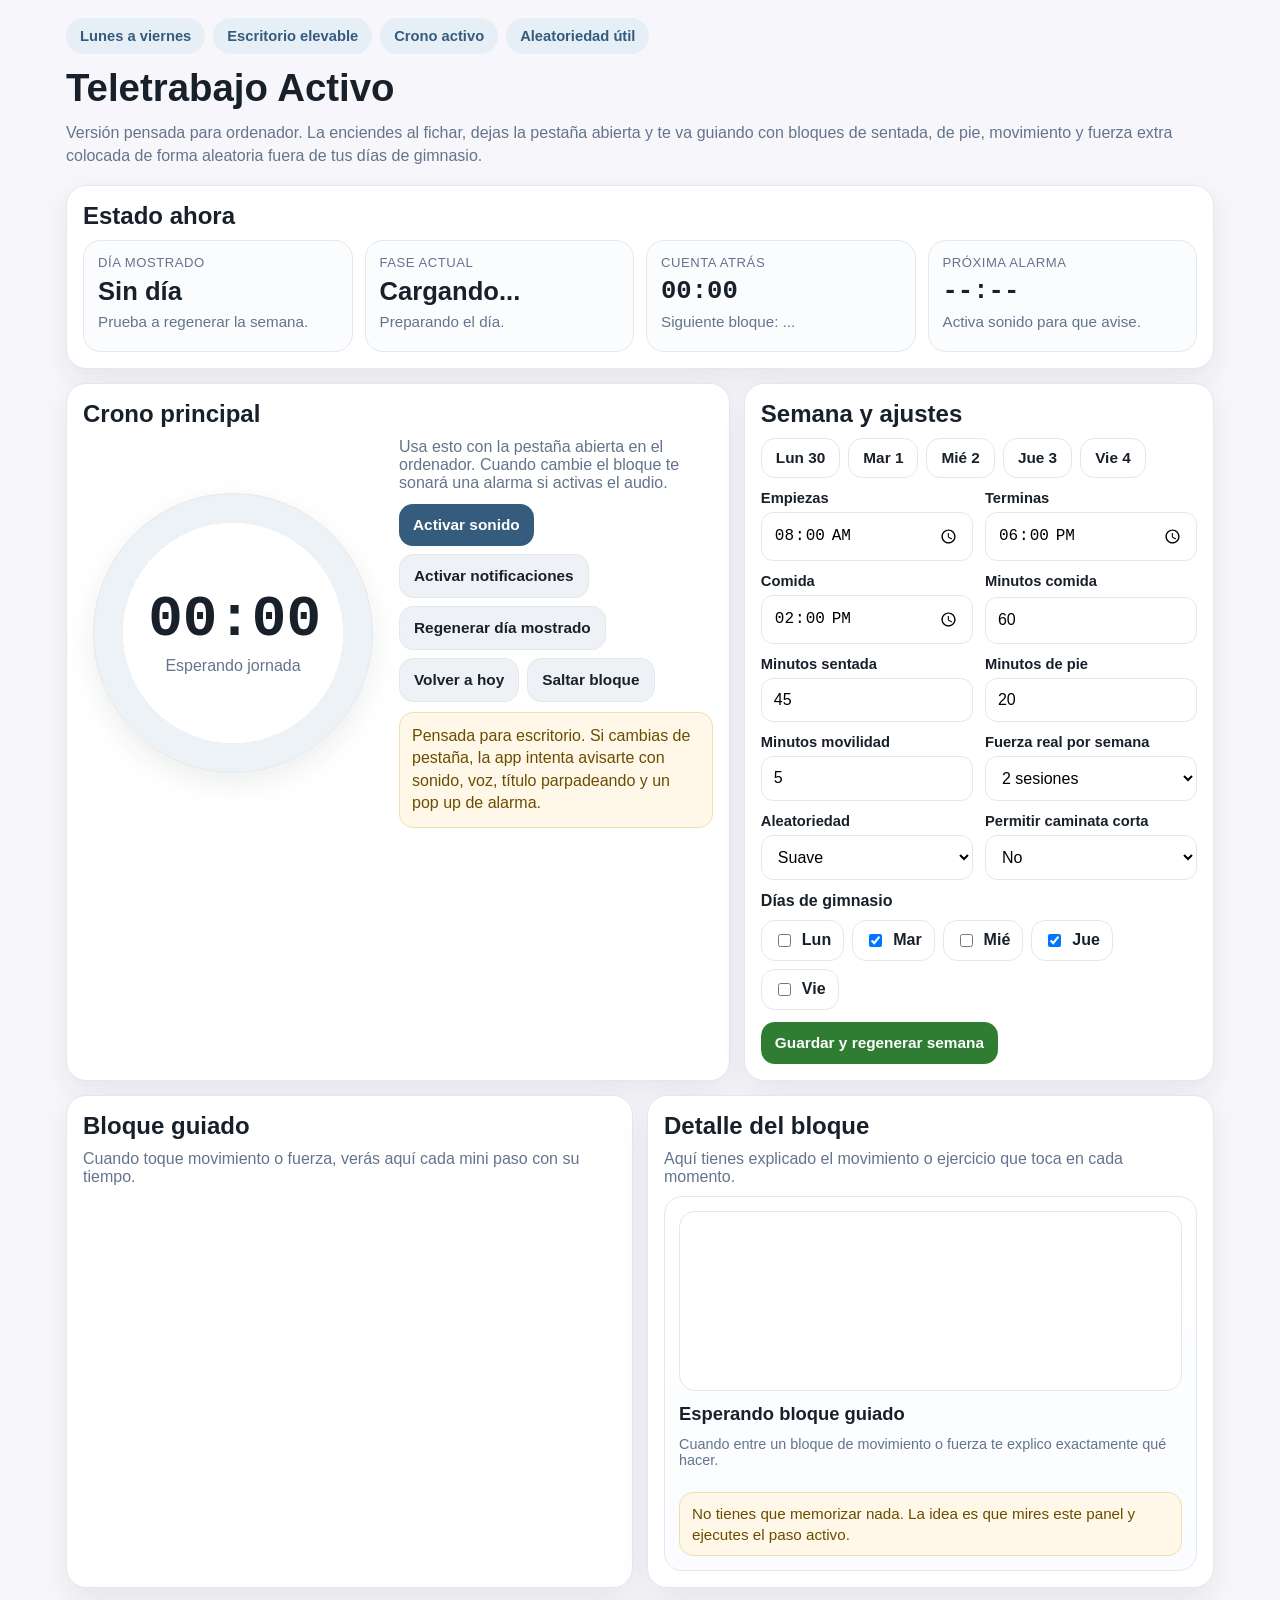
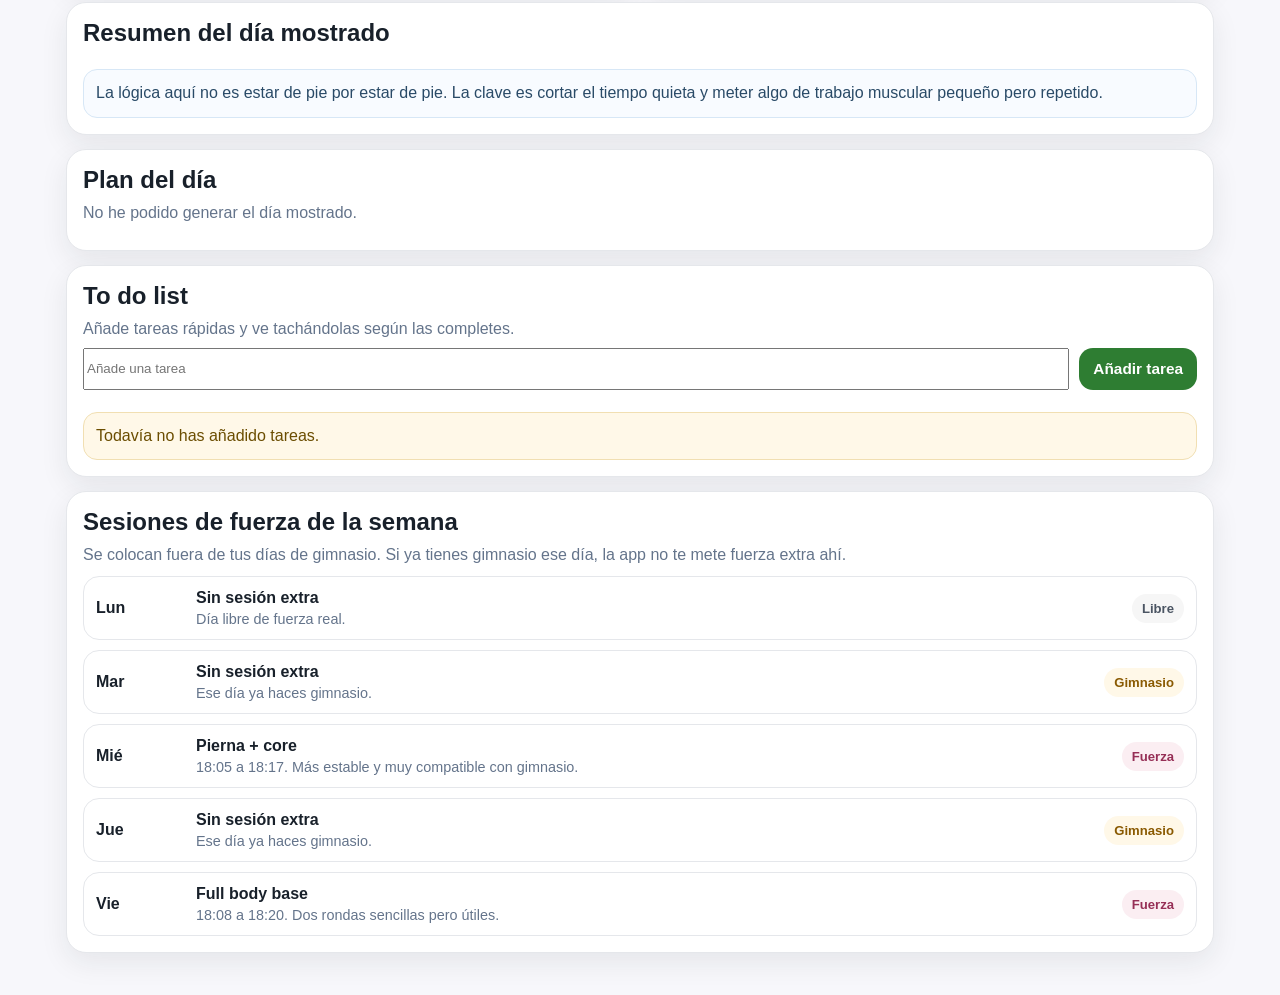
==== commit 01d92353: "fix general functionality" ====
--- a/index.html
+++ b/index.html
@@ -153,21 +153,6 @@
       </div>
 
       <div class="card" style="grid-column: span 12;">
-        <h2>To do list</h2>
-        <p>Añade tareas rápidas y ve tachándolas según las completes. También puedes arrastrarlas para reordenarlas o activar el modo compacto para fijarla a un lateral.</p>
-        <div class="button-row" style="margin-top:0; margin-bottom:12px;">
-          <button class="secondary" id="compactToggleBtn">Modo compacto lateral</button>
-        </div>
-        <div class="todo-wrap" id="todoWrap">
-          <div class="todo-add">
-            <input id="todoInput" type="text" placeholder="Añade una tarea" />
-            <button class="good" id="todoAddBtn">Añadir tarea</button>
-          </div>
-          <div class="todo-list" id="todoList"></div>
-        </div>
-      </div>
-
-      <div class="card" style="grid-column: span 12;">
         <h2>Resumen del día mostrado</h2>
         <div class="summary-band">
           <div class="stats" id="stats"></div>
@@ -184,6 +169,18 @@
       </div>
 
       <div class="card" style="grid-column: span 12;">
+        <h2>To do list</h2>
+        <p>Añade tareas rápidas y ve tachándolas según las completes.</p>
+        <div class="todo-wrap">
+          <div class="todo-add">
+            <input id="todoInput" type="text" placeholder="Añade una tarea" />
+            <button class="good" id="todoAddBtn">Añadir tarea</button>
+          </div>
+          <div class="todo-list" id="todoList"></div>
+        </div>
+      </div>
+
+      <div class="card" style="grid-column: span 12;">
         <h2>Sesiones de fuerza de la semana</h2>
         <p>Se colocan fuera de tus días de gimnasio. Si ya tienes gimnasio ese día, la app no te mete fuerza extra ahí.</p>
         <div class="timeline" id="strengthTimeline"></div>
@@ -193,1564 +190,7 @@
     </div>
   </div>
 
-  <script>
-    const DAY_NAMES = ['domingo', 'lunes', 'martes', 'miércoles', 'jueves', 'viernes', 'sábado'];
-    const SHORT_DAY = ['Dom', 'Lun', 'Mar', 'Mié', 'Jue', 'Vie', 'Sáb'];
-    const WORK_TAGS = {
-      sit: { label: 'Sentada', cls: 'sit' },
-      stand: { label: 'De pie', cls: 'stand' },
-      move: { label: 'Movimiento', cls: 'move' },
-      lunch: { label: 'Comida', cls: 'lunch' },
-      strength: { label: 'Fuerza', cls: 'strength' }
-    };
-
-    const MOVEMENT_TEMPLATES = [
-      {
-        name: 'Piernas + pecho',
-        description: 'Paseo corto, sentadilla y apertura de pecho.',
-        steps: [
-          ['Camina por casa', 60],
-          ['Sentadillas o levantarte de la silla', 45],
-          ['Elevaciones de gemelos', 40],
-          ['Abrir pecho y hombros atrás', 30],
-          ['Respira y sacude piernas', 25]
-        ]
-      },
-      {
-        name: 'Movilidad + empuje',
-        description: 'Activación de piernas y empuje suave.',
-        steps: [
-          ['Camina rápido', 60],
-          ['Zancadas atrás alternas', 45],
-          ['Flexiones en escritorio', 40],
-          ['Wall slides o retracciones escapulares', 35],
-          ['Cuello y hombros', 20]
-        ]
-      },
-      {
-        name: 'Cadera + postura',
-        description: 'Bisagra, glúteo y espalda alta.',
-        steps: [
-          ['Camina por casa', 50],
-          ['Bisagra de cadera', 45],
-          ['Aprieta glúteos de pie', 30],
-          ['Retracciones escapulares', 35],
-          ['Gemelos con pausa arriba', 35]
-        ]
-      },
-      {
-        name: 'Desentumecer total',
-        description: 'Bloque fácil para cuando vas cargada.',
-        steps: [
-          ['Camina', 60],
-          ['Sentadilla corta o media sentadilla', 35],
-          ['Balanceo de tobillos', 25],
-          ['Giro torácico suave', 30],
-          ['Apertura de pecho', 30]
-        ]
-      },
-      {
-        name: 'Caminata corta + movilidad',
-        description: 'Una caminata breve y luego movilidad suave para reiniciar el cuerpo.',
-        steps: [
-          ['Camina rápido', 75],
-          ['Balanceo de tobillos', 25],
-          ['Giro torácico suave', 30],
-          ['Abrir pecho y hombros atrás', 30],
-          ['Respira y sacude piernas', 20]
-        ]
-      }
-    ];
-
-    const STRENGTH_TEMPLATES = [
-      {
-        name: 'Full body base',
-        description: 'Dos rondas sencillas pero útiles.',
-        rounds: 2,
-        steps: [
-          ['Sentadillas', 40],
-          ['Descanso', 20],
-          ['Zancadas atrás', 40],
-          ['Descanso', 20],
-          ['Flexiones en escritorio o pared', 40],
-          ['Descanso', 20],
-          ['Puente de glúteo', 40],
-          ['Descanso', 20],
-          ['Elevaciones de gemelos', 40],
-          ['Descanso', 20],
-          ['Plancha', 30],
-          ['Descanso', 30]
-        ]
-      },
-      {
-        name: 'Pierna + core',
-        description: 'Más estable y muy compatible con gimnasio.',
-        rounds: 2,
-        steps: [
-          ['Sentadilla con pausa abajo', 40],
-          ['Descanso', 20],
-          ['Bisagra de cadera', 40],
-          ['Descanso', 20],
-          ['Puente de glúteo', 40],
-          ['Descanso', 20],
-          ['Wall sit', 30],
-          ['Descanso', 20],
-          ['Dead bug', 40],
-          ['Descanso', 20],
-          ['Plancha lateral lado A', 25],
-          ['Plancha lateral lado B', 25],
-          ['Descanso', 30]
-        ]
-      },
-      {
-        name: 'Postura + empuje',
-        description: 'Muy buena si notas cuello y espalda cargados.',
-        rounds: 2,
-        steps: [
-          ['Flexiones en escritorio', 40],
-          ['Descanso', 20],
-          ['Wall slides', 35],
-          ['Descanso', 20],
-          ['Sentadilla', 40],
-          ['Descanso', 20],
-          ['Gemelos con pausa arriba', 40],
-          ['Descanso', 20],
-          ['Puente de glúteo', 40],
-          ['Descanso', 20],
-          ['Plancha', 30],
-          ['Descanso', 30]
-        ]
-      }
-    ];
-
-
-    const EXERCISE_LIBRARY = {
-      'Camina por casa': {
-        name: 'Camina por casa',
-        summary: 'Camina a paso ligero por el pasillo o la habitación. Nada épico, solo sacar al cuerpo del modo estatua.',
-        checklist: [
-          'Da zancadas cortas y rápidas, sin arrastrar los pies.',
-          'Mueve los brazos de forma natural.',
-          'Mantén el pecho abierto y la mirada al frente.'
-        ],
-        tip: 'Objetivo real: subir un poco pulsaciones y despegar cadera, tobillos y espalda.',
-        visual: 'walk'
-      },
-      'Camina rápido': {
-        name: 'Camina rápido',
-        summary: 'Mismo gesto que caminar normal, pero con intención. Piensa en paso vivo de “voy tarde”.',
-        checklist: [
-          'Aprieta un poco el abdomen para no ir colapsada.',
-          'Apoya el pie de forma natural y continua.',
-          'No hace falta correr ni botar.'
-        ],
-        tip: 'Si tienes poco espacio, haz idas y vueltas. Sirve igual.',
-        visual: 'walk'
-      },
-      'Camina': {
-        name: 'Camina',
-        summary: 'Paseo breve para romper la inmovilidad y volver a arrancar tobillos, rodillas y cadera.',
-        checklist: [
-          'Da vueltas por casa sin mirar el móvil.',
-          'Respira normal y deja que se suelten los hombros.',
-          'Piensa en moverte, no en hacerlo perfecto.'
-        ],
-        tip: 'Esto parece una tontería, pero justo esta tontería es la que más evita estar tiesa horas.',
-        visual: 'walk'
-      },
-      'Sentadillas': {
-        name: 'Sentadilla',
-        summary: 'Baja como si fueras a sentarte en una silla y vuelve a subir apretando glúteos.',
-        checklist: [
-          'Pies al ancho de caderas o un poco más.',
-          'Cadera va atrás y abajo, pecho abierto.',
-          'Sube empujando el suelo con todo el pie.'
-        ],
-        tip: 'Si te cuesta, toca una silla con el culo y vuelve a subir. Eso cuenta perfectamente.',
-        visual: 'squat'
-      },
-      'Sentadillas o levantarte de la silla': {
-        name: 'Levantarte de la silla',
-        summary: 'Versión amable de sentadilla. Te sientas y te levantas de forma controlada.',
-        checklist: [
-          'Acércate al borde de la silla.',
-          'Inclina un poco el torso y empuja con los pies.',
-          'Sube sin tirarte hacia delante de golpe.'
-        ],
-        tip: 'Muy buena si no controlas aún la sentadilla libre.',
-        visual: 'chair'
-      },
-      'Sentadilla corta o media sentadilla': {
-        name: 'Media sentadilla',
-        summary: 'No hace falta bajar mucho. Solo flexiona cadera y rodillas un poco y vuelve arriba.',
-        checklist: [
-          'Baja hasta donde te notes estable.',
-          'Peso repartido entre talón y parte media del pie.',
-          'Sube controlando, sin rebote.'
-        ],
-        tip: 'Perfecta cuando estás cargada o llevas falda/ropa incómoda.',
-        visual: 'squat'
-      },
-      'Sentadilla con pausa abajo': {
-        name: 'Sentadilla con pausa',
-        summary: 'Igual que la sentadilla, pero paras un momento abajo para que trabaje más.',
-        checklist: [
-          'Baja controlando.',
-          'Quédate 1 o 2 segundos abajo sin hundirte.',
-          'Sube empujando el suelo.'
-        ],
-        tip: 'Vas a notar más cuádriceps y glúteo sin necesitar peso.',
-        visual: 'squat'
-      },
-      'Zancadas atrás alternas': {
-        name: 'Zancada atrás',
-        summary: 'Lleva una pierna atrás, baja un poco y vuelve. Alterna lados.',
-        checklist: [
-          'Paso atrás lo bastante largo para ir estable.',
-          'Torso alto, hombros relajados.',
-          'Empuja con la pierna de delante para volver.'
-        ],
-        tip: 'Si te tambaleas, apóyate con una mano en la mesa o la pared.',
-        visual: 'lunge'
-      },
-      'Zancadas atrás': {
-        name: 'Zancada atrás',
-        summary: 'Unilateral, muy útil para piernas y glúteo sin necesitar mucho espacio.',
-        checklist: [
-          'Rodilla delantera sigue la línea de los dedos del pie.',
-          'No hace falta bajar muchísimo.',
-          'Vuelve al centro antes de cambiar de lado.'
-        ],
-        tip: 'Mejor pocas bien hechas que muchas descontroladas.',
-        visual: 'lunge'
-      },
-      'Flexiones en escritorio': {
-        name: 'Flexión en escritorio',
-        summary: 'Apoya las manos en el borde del escritorio, cuerpo recto, baja pecho y empuja.',
-        checklist: [
-          'Manos algo más abiertas que hombros.',
-          'Cuerpo en línea, sin sacar culo ni hundir lumbar.',
-          'Baja hacia el borde del escritorio y vuelve a empujar.'
-        ],
-        tip: 'Cuanto más alto el apoyo, más fácil. Escritorio o pared si hace falta.',
-        visual: 'deskpush'
-      },
-      'Flexiones en escritorio o pared': {
-        name: 'Flexión inclinada',
-        summary: 'La misma idea de una flexión, pero con apoyo alto para que sea mucho más llevadera.',
-        checklist: [
-          'Aprieta abdomen y glúteos.',
-          'Codos van en diagonal, no pegados ni abiertos del todo.',
-          'Empuja hasta estirar brazos sin bloquearte.'
-        ],
-        tip: 'Esto trabaja pecho, hombro y tríceps. Bastante más útil de lo que parece.',
-        visual: 'deskpush'
-      },
-      'Wall slides': {
-        name: 'Wall slide',
-        summary: 'Espalda y brazos contra la pared, desliza los antebrazos hacia arriba y abajo.',
-        checklist: [
-          'Mantén costillas controladas, no arquees la espalda.',
-          'Sube solo hasta donde no pierdas contacto útil.',
-          'Hazlo lento, buscando movilidad y control.'
-        ],
-        tip: 'Muy bueno para hombros cerrados por teclado y ratón.',
-        visual: 'wallslide'
-      },
-      'Wall slides o retracciones escapulares': {
-        name: 'Escápulas y hombros',
-        summary: 'Si haces wall slides, desliza en pared. Si no, junta escápulas detrás sin encoger hombros.',
-        checklist: [
-          'Piensa en llevar hombros atrás y abajo.',
-          'No saques pecho exagerado ni arquees lumbar.',
-          'Haz una pausa breve al final del gesto.'
-        ],
-        tip: 'Esto va genial si se te carga la zona entre cuello y omóplatos.',
-        visual: 'wallslide'
-      },
-      'Retracciones escapulares': {
-        name: 'Retracción escapular',
-        summary: 'Junta los omóplatos detrás como si quisieras sujetar un lápiz entre ellos.',
-        checklist: [
-          'Brazos sueltos a los lados o codos a 90 grados.',
-          'No subas los hombros hacia las orejas.',
-          'Aguanta 1 segundo y suelta.'
-        ],
-        tip: 'Pequeño gesto, mucha utilidad para postura.',
-        visual: 'scap'
-      },
-      'Abrir pecho y hombros atrás': {
-        name: 'Apertura de pecho',
-        summary: 'Abre clavículas, lleva hombros atrás y nota cómo se estira la parte delantera del torso.',
-        checklist: [
-          'Entrelaza manos detrás o simplemente abre brazos.',
-          'Mentón suave, sin sacar cuello.',
-          'Respira profundo 2 o 3 veces.'
-        ],
-        tip: 'Esto es para compensar postura encogida de ordenador.',
-        visual: 'chestopen'
-      },
-      'Apertura de pecho': {
-        name: 'Apertura de pecho',
-        summary: 'Versión simple para soltar hombros y pectoral.',
-        checklist: [
-          'Abre brazos o lleva manos detrás.',
-          'Costillas tranquilas, no arquees toda la espalda.',
-          'Respira sin prisa.'
-        ],
-        tip: 'Tiene que sentirse liberador, no doloroso.',
-        visual: 'chestopen'
-      },
-      'Cuello y hombros': {
-        name: 'Cuello y hombros',
-        summary: 'Movilidad suave para quitar rigidez de pantalla.',
-        checklist: [
-          'Inclina la cabeza a un lado sin forzar.',
-          'Haz círculos pequeños de hombros hacia atrás.',
-          'Respira y no hagas rebotes.'
-        ],
-        tip: 'Aquí no hay heroicidades. Suave y limpio.',
-        visual: 'neck'
-      },
-      'Bisagra de cadera': {
-        name: 'Bisagra de cadera',
-        summary: 'Empuja la cadera hacia atrás con espalda neutra, como si cerraras un cajón con el culo.',
-        checklist: [
-          'Rodillas algo flexionadas.',
-          'Espalda larga, no redondees lumbar.',
-          'Vuelve apretando glúteos al final.'
-        ],
-        tip: 'Esto enseña a usar glúteos e isquios en vez de cargarte la espalda.',
-        visual: 'hinge'
-      },
-      'Aprieta glúteos de pie': {
-        name: 'Glúteos de pie',
-        summary: 'Ponte alta, aprieta glúteos fuerte unos segundos y suelta.',
-        checklist: [
-          'No arquees la espalda.',
-          'Aprieta de verdad, como si quisieras juntar los bolsillos del pantalón.',
-          'Suelta y repite.'
-        ],
-        tip: 'Muy simple, pero útil para despertar glúteos dormidos por estar sentada.',
-        visual: 'glute'
-      },
-      'Gemelos con pausa arriba': {
-        name: 'Elevación de gemelos',
-        summary: 'Sube a puntillas, aguanta arriba un momento y baja lento.',
-        checklist: [
-          'Empuja desde la base del dedo gordo y segundo dedo.',
-          'Mantente alta 1 o 2 segundos arriba.',
-          'Baja controlando, no te dejes caer.'
-        ],
-        tip: 'Esto trabaja gemelos y tobillo. No sustituye a una sentadilla.',
-        visual: 'calf'
-      },
-      'Elevaciones de gemelos': {
-        name: 'Elevación de gemelos',
-        summary: 'Sube a puntillas y baja. Simple y efectivo para pantorrilla y tobillo.',
-        checklist: [
-          'Apóyate si hace falta para equilibrarte.',
-          'Sube todo lo que puedas sin colapsar tobillo.',
-          'Baja suave.'
-        ],
-        tip: 'Muy buen complemento, pero no reemplaza trabajo completo de pierna.',
-        visual: 'calf'
-      },
-      'Balanceo de tobillos': {
-        name: 'Movilidad de tobillos',
-        summary: 'Mueve tobillos hacia delante y atrás o haz pequeños círculos controlados.',
-        checklist: [
-          'Levanta un pie o apóyate en pared.',
-          'Haz el gesto suave, sin dolor.',
-          'Cambia de lado a mitad de tiempo.'
-        ],
-        tip: 'Ideal si notas las piernas acartonadas por estar quieta.',
-        visual: 'ankle'
-      },
-      'Giro torácico suave': {
-        name: 'Giro torácico',
-        summary: 'Rota la parte alta de la espalda con los brazos relajados o cruzados.',
-        checklist: [
-          'La pelvis se queda bastante quieta.',
-          'Gira desde costillas y espalda alta.',
-          'Nada de latigazos.'
-        ],
-        tip: 'Sirve para desbloquear la sensación de ir encorvada.',
-        visual: 'twist'
-      },
-      'Respira y sacude piernas': {
-        name: 'Respira y sacude piernas',
-        summary: 'Minipausa para bajar tensión y aflojar piernas.',
-        checklist: [
-          'Suelta una pierna y luego la otra.',
-          'Haz 2 o 3 respiraciones más largas.',
-          'Aprovecha para recolocarte antes de volver al trabajo.'
-        ],
-        tip: 'No parece ejercicio, pero ayuda un montón a no acumular rigidez.',
-        visual: 'shake'
-      },
-      'Puente de glúteo': {
-        name: 'Puente de glúteo',
-        summary: 'Tumbada boca arriba, pies apoyados, elevas cadera apretando glúteos.',
-        checklist: [
-          'Talones relativamente cerca del culo.',
-          'Sube hasta formar una línea hombros-cadera-rodillas.',
-          'Baja controlando sin desplomarte.'
-        ],
-        tip: 'Muy bueno para glúteo y para compensar tantas horas sentada.',
-        visual: 'bridge'
-      },
-      'Wall sit': {
-        name: 'Wall sit',
-        summary: 'Espalda apoyada en la pared y te dejas caer hasta una media sentadilla isométrica.',
-        checklist: [
-          'Pies algo adelantados respecto a la pared.',
-          'Rodillas y caderas flexionadas lo que toleres.',
-          'Mantén abdomen activo y respira.'
-        ],
-        tip: 'Quema bastante en poco tiempo. Normal.',
-        visual: 'wallsit'
-      },
-      'Dead bug': {
-        name: 'Dead bug',
-        summary: 'Boca arriba, abdomen apretado, alternas brazo y pierna contrarios sin despegar la zona lumbar.',
-        checklist: [
-          'Espalda baja pegada al suelo o casi.',
-          'Mueve lento, sin perder control.',
-          'Exhala al extender.'
-        ],
-        tip: 'Muy bueno para core si la plancha te carga demasiado cuello.',
-        visual: 'deadbug'
-      },
-      'Plancha': {
-        name: 'Plancha',
-        summary: 'Apoyo en antebrazos o manos con el cuerpo recto como una tabla.',
-        checklist: [
-          'Aprieta glúteos y abdomen.',
-          'No hundas lumbar ni saques demasiado el culo.',
-          'Mira al suelo para mantener cuello largo.'
-        ],
-        tip: 'Menos segundos bien hechos vale más que aguantar fatal.',
-        visual: 'plank'
-      },
-      'Plancha lateral lado A': {
-        name: 'Plancha lateral',
-        summary: 'Apoyo lateral en antebrazo o mano, elevando cadera.',
-        checklist: [
-          'Hombro encima del codo si vas con antebrazo.',
-          'Cadera alta, no te hundas.',
-          'Haz un lado y luego el otro.'
-        ],
-        tip: 'Trabaja oblicuos y estabilidad.',
-        visual: 'sideplank'
-      },
-      'Plancha lateral lado B': {
-        name: 'Plancha lateral',
-        summary: 'Mismo gesto que el otro lado.',
-        checklist: [
-          'Mantén el cuello largo.',
-          'Empuja el suelo con el antebrazo.',
-          'Aguanta con tensión, no con dolor.'
-        ],
-        tip: 'Normal que un lado te cueste más.',
-        visual: 'sideplank'
-      },
-      'Descanso': {
-        name: 'Descanso',
-        summary: 'Pausa corta para respirar y recolocarte antes del siguiente ejercicio.',
-        checklist: [
-          'Camina unos pasos o sacude brazos.',
-          'Respira por nariz si puedes.',
-          'Prepárate para el siguiente paso.'
-        ],
-        tip: 'Descansar también forma parte del bloque.',
-        visual: 'rest'
-      }
-    };
-
-    const defaults = {
-      startTime: '08:00',
-      endTime: '18:00',
-      lunchStart: '14:00',
-      lunchMinutes: 60,
-      strengthSessions: 2,
-      randomness: 'soft',
-      allowWalk: false,
-      popupAlarm: true,
-      fitboxingDays: [2, 4]
-    };
-
-    let settings = loadSettings();
-    let weekPlan = null;
-    let selectedDayKey = '';
-    let audioContext = null;
-    let soundEnabled = localStorage.getItem('tt-active-sound') === 'true';
-    let notificationsEnabled = localStorage.getItem('tt-active-notif') === 'true';
-    let clockInterval = null;
-    let lastAlarmEventId = null;
-    let debugOffsetMs = 0;
-    let pendingAttention = null;
-    let titleFlashInterval = null;
-    const BASE_TITLE = document.title;
-    let todoItems = loadTodos();
-
-    const els = {
-      shownDay: document.getElementById('shownDay'),
-      shownDaySub: document.getElementById('shownDaySub'),
-      currentPhase: document.getElementById('currentPhase'),
-      currentDescription: document.getElementById('currentDescription'),
-      timeLeft: document.getElementById('timeLeft'),
-      nextPhase: document.getElementById('nextPhase'),
-      nextAlarm: document.getElementById('nextAlarm'),
-      alarmDescription: document.getElementById('alarmDescription'),
-      mainTimer: document.getElementById('mainTimer'),
-      mainTimerLabel: document.getElementById('mainTimerLabel'),
-      timerRing: document.getElementById('timerRing'),
-      guidedTitle: document.getElementById('guidedTitle'),
-      guidedSteps: document.getElementById('guidedSteps'),
-      exerciseCard: document.getElementById('exerciseCard'),
-      exerciseVisual: document.getElementById('exerciseVisual'),
-      exerciseName: document.getElementById('exerciseName'),
-      exerciseSummary: document.getElementById('exerciseSummary'),
-      exerciseChecklist: document.getElementById('exerciseChecklist'),
-      exerciseTip: document.getElementById('exerciseTip'),
-      stats: document.getElementById('stats'),
-      timeline: document.getElementById('timeline'),
-      strengthTimeline: document.getElementById('strengthTimeline'),
-      todayLabel: document.getElementById('todayLabel'),
-      dayNote: document.getElementById('dayNote'),
-      soundBtn: document.getElementById('soundBtn'),
-      notifBtn: document.getElementById('notifBtn'),
-      saveBtn: document.getElementById('saveBtn'),
-      todayBtn: document.getElementById('todayBtn'),
-      skipBtn: document.getElementById('skipBtn'),
-      generateBtn: document.getElementById('generateBtn'),
-      startTime: document.getElementById('startTime'),
-      endTime: document.getElementById('endTime'),
-      lunchStart: document.getElementById('lunchStart'),
-      lunchMinutes: document.getElementById('lunchMinutes'),
-      strengthSessions: document.getElementById('strengthSessions'),
-      randomness: document.getElementById('randomness'),
-      allowWalk: document.getElementById('allowWalk'),
-      popupAlarm: document.getElementById('popupAlarm'),
-      fitboxingDays: document.getElementById('fitboxingDays'),
-      weekdayButtons: document.getElementById('weekdayButtons'),
-      todoInput: document.getElementById('todoInput'),
-      todoAddBtn: document.getElementById('todoAddBtn'),
-      todoList: document.getElementById('todoList'),
-      attentionOverlay: document.getElementById('attentionOverlay'),
-      attentionTitle: document.getElementById('attentionTitle'),
-      attentionMessage: document.getElementById('attentionMessage'),
-      attentionCloseBtn: document.getElementById('attentionCloseBtn')
-    };
-
-    init();
-
-    function init() {
-      paintSettings();
-      renderFitboxing();
-      buildWeek();
-      bindEvents();
-      selectInitialDay();
-      renderAll();
-      renderTodos();
-      startClock();
-    }
-
-    function bindEvents() {
-      els.soundBtn.addEventListener('click', async () => {
-        try {
-          if (!audioContext) audioContext = new (window.AudioContext || window.webkitAudioContext)();
-          await audioContext.resume();
-          soundEnabled = true;
-          localStorage.setItem('tt-active-sound', 'true');
-          els.soundBtn.textContent = 'Sonido activado';
-          quickBeep();
-        } catch (e) {
-          alert('No pude activar el sonido. Haz clic otra vez.');
-        }
-      });
-
-      els.notifBtn.addEventListener('click', async () => {
-        if (!('Notification' in window)) {
-          alert('Este navegador no soporta notificaciones web.');
-          return;
-        }
-        const permission = await Notification.requestPermission();
-        notificationsEnabled = permission === 'granted';
-        localStorage.setItem('tt-active-notif', notificationsEnabled ? 'true' : 'false');
-        els.notifBtn.textContent = notificationsEnabled ? 'Notificaciones activadas' : 'Notificaciones bloqueadas';
-      });
-
-      els.saveBtn.addEventListener('click', () => {
-        settings = readSettingsFromForm();
-        saveSettings(settings);
-        buildWeek(true);
-        renderAll();
-      });
-
-      els.generateBtn.addEventListener('click', () => {
-        buildWeek(true);
-        renderAll();
-      });
-
-      els.todayBtn.addEventListener('click', () => {
-        debugOffsetMs = 0;
-        selectInitialDay();
-        renderAll();
-      });
-
-      els.skipBtn.addEventListener('click', () => {
-        const info = getCurrentInfo(getNow(), selectedDayKey);
-        if (!info.currentEvent) return;
-        const jumpTo = new Date(info.currentEvent.end.getTime() + 1000);
-        debugOffsetMs = jumpTo.getTime() - Date.now();
-        renderAll();
-      });
-
-      els.todoAddBtn.addEventListener('click', addTodoFromInput);
-      els.todoInput.addEventListener('keydown', (e) => {
-        if (e.key === 'Enter') addTodoFromInput();
-      });
-      els.attentionCloseBtn.addEventListener('click', closeAttention);
-      document.addEventListener('visibilitychange', () => {
-        if (!document.hidden) {
-          stopTitleFlash();
-        }
-      });
-      window.addEventListener('focus', () => {
-        stopTitleFlash();
-      });
-    }
-
-    function loadSettings() {
-      const saved = localStorage.getItem('tt-active-settings-desktop');
-      try {
-        return saved ? { ...defaults, ...JSON.parse(saved) } : { ...defaults };
-      } catch {
-        return { ...defaults };
-      }
-    }
-
-    function saveSettings(value) {
-      localStorage.setItem('tt-active-settings-desktop', JSON.stringify(value));
-    }
-
-    function loadTodos() {
-      const saved = localStorage.getItem('tt-active-todos');
-      try {
-        return saved ? JSON.parse(saved) : [];
-      } catch {
-        return [];
-      }
-    }
-
-    function saveTodos() {
-      localStorage.setItem('tt-active-todos', JSON.stringify(todoItems));
-    }
-
-    function addTodoFromInput() {
-      const value = (els.todoInput.value || '').trim();
-      if (!value) return;
-      todoItems.unshift({ id: String(Date.now()), text: value, done: false });
-      els.todoInput.value = '';
-      saveTodos();
-      renderTodos();
-    }
-
-    function toggleTodo(id) {
-      todoItems = todoItems.map(item => item.id === id ? { ...item, done: !item.done } : item);
-      saveTodos();
-      renderTodos();
-    }
-
-    function removeTodo(id) {
-      todoItems = todoItems.filter(item => item.id !== id);
-      saveTodos();
-      renderTodos();
-    }
-
-    function renderTodos() {
-      if (!els.todoList) return;
-      els.todoList.innerHTML = '';
-      if (!todoItems.length) {
-        const empty = document.createElement('div');
-        empty.className = 'notice';
-        empty.textContent = 'Todavía no has añadido tareas.';
-        els.todoList.appendChild(empty);
-        return;
-      }
-      todoItems.forEach(item => {
-        const row = document.createElement('div');
-        row.className = 'todo-item' + (item.done ? ' done' : '');
-        const check = document.createElement('input');
-        check.type = 'checkbox';
-        check.checked = item.done;
-        check.addEventListener('change', () => toggleTodo(item.id));
-        const textSpan = document.createElement('span');
-        textSpan.className = 'todo-text';
-        textSpan.textContent = item.text;
-        const removeBtn = document.createElement('button');
-        removeBtn.className = 'todo-remove';
-        removeBtn.type = 'button';
-        removeBtn.textContent = 'Borrar';
-        removeBtn.addEventListener('click', () => removeTodo(item.id));
-        row.appendChild(check);
-        row.appendChild(textSpan);
-        row.appendChild(removeBtn);
-        els.todoList.appendChild(row);
-      });
-    }
-
-    function paintSettings() {
-      els.startTime.value = settings.startTime;
-      els.endTime.value = settings.endTime;
-      els.lunchStart.value = settings.lunchStart;
-      els.lunchMinutes.value = settings.lunchMinutes;
-      els.strengthSessions.value = String(settings.strengthSessions);
-      els.randomness.value = settings.randomness;
-      els.allowWalk.value = settings.allowWalk ? 'yes' : 'no';
-      els.popupAlarm.value = settings.popupAlarm === false ? 'no' : 'yes';
-      els.soundBtn.textContent = soundEnabled ? 'Sonido activado' : 'Activar sonido';
-      els.notifBtn.textContent = notificationsEnabled ? 'Notificaciones activadas' : 'Activar notificaciones';
-    }
-
-    function readSettingsFromForm() {
-      return {
-        startTime: els.startTime.value || defaults.startTime,
-        endTime: els.endTime.value || defaults.endTime,
-        lunchStart: els.lunchStart.value || defaults.lunchStart,
-        lunchMinutes: Math.max(30, Math.min(120, Number(els.lunchMinutes.value) || 60)),
-        strengthSessions: Math.max(1, Math.min(3, Number(els.strengthSessions.value) || 2)),
-        randomness: els.randomness.value || defaults.randomness,
-        allowWalk: els.allowWalk.value === 'yes',
-        popupAlarm: els.popupAlarm.value !== 'no',
-        fitboxingDays: [...settings.fitboxingDays].sort((a,b) => a - b)
-      };
-    }
-
-    function renderFitboxing() {
-      els.fitboxingDays.innerHTML = '';
-      [1,2,3,4,5].forEach(day => {
-        const label = document.createElement('label');
-        label.className = 'day-chip';
-        const input = document.createElement('input');
-        input.type = 'checkbox';
-        input.checked = settings.fitboxingDays.includes(day);
-        input.addEventListener('change', () => {
-          if (input.checked && !settings.fitboxingDays.includes(day)) settings.fitboxingDays.push(day);
-          if (!input.checked) settings.fitboxingDays = settings.fitboxingDays.filter(d => d !== day);
-        });
-        label.appendChild(input);
-        label.appendChild(document.createTextNode(SHORT_DAY[day]));
-        els.fitboxingDays.appendChild(label);
-      });
-    }
-
-    function buildWeek(forceReseed = false) {
-      const now = getNow();
-      const weekStart = startOfISOWeek(now);
-      const weekKey = getISOWeekKey(now);
-      const seedSalt = forceReseed ? `-${Date.now()}` : '';
-      const rng = mulberry32(hashString(weekKey + JSON.stringify(settings) + seedSalt));
-      const strengthDays = pickStrengthDays(settings, rng);
-      const days = {};
-      for (let day = 1; day <= 5; day++) {
-        const dayDate = addDays(weekStart, day - 1);
-        const key = toDateKey(dayDate);
-        days[key] = generateDayPlan(dayDate, settings, rng, strengthDays.includes(day));
-      }
-      weekPlan = { weekKey, weekStart: toDateKey(weekStart), strengthDays, days };
-      renderWeekdayButtons();
-      if (!selectedDayKey || !weekPlan.days[selectedDayKey]) {
-        selectedDayKey = chooseClosestWorkdayKey(now);
-      }
-      lastAlarmEventId = null;
-    }
-
-    function renderWeekdayButtons() {
-      els.weekdayButtons.innerHTML = '';
-      const keys = Object.keys(weekPlan.days).sort();
-      keys.forEach(key => {
-        const day = weekPlan.days[key];
-        const date = new Date(key + 'T12:00:00');
-        const btn = document.createElement('button');
-        btn.type = 'button';
-        btn.className = 'weekday-btn' + (selectedDayKey === key ? ' active' : '');
-        btn.textContent = `${SHORT_DAY[date.getDay()]} ${date.getDate()}`;
-        btn.addEventListener('click', () => {
-          selectedDayKey = key;
-          lastAlarmEventId = null;
-          renderAll();
-        });
-        els.weekdayButtons.appendChild(btn);
-      });
-    }
-
-    function selectInitialDay() {
-      selectedDayKey = chooseClosestWorkdayKey(getNow());
-      renderWeekdayButtons();
-    }
-
-    function chooseClosestWorkdayKey(now) {
-      const day = now.getDay();
-      if (day >= 1 && day <= 5) return toDateKey(now);
-      const monday = startOfISOWeek(day === 6 ? addDays(now, 2) : addDays(now, 1));
-      return toDateKey(monday);
-    }
-
-    function pickStrengthDays(cfg, rng) {
-      const candidates = [1,2,3,4,5].filter(day => !cfg.fitboxingDays.includes(day));
-      const picked = [];
-      const target = Math.min(cfg.strengthSessions, candidates.length);
-      const pool = [...candidates];
-      while (picked.length < target && pool.length) {
-        const idx = Math.floor(rng() * pool.length);
-        picked.push(pool.splice(idx, 1)[0]);
-      }
-      return picked.sort((a,b) => a - b);
-    }
-
-    function generateDayPlan(date, cfg, rng, includeStrength) {
-      const start = atTime(date, cfg.startTime);
-      const end = atTime(date, cfg.endTime);
-      const lunchStart = atTime(date, cfg.lunchStart);
-      const lunchEnd = new Date(lunchStart.getTime() + cfg.lunchMinutes * 60000);
-      const randomProfile = cfg.randomness === 'high'
-        ? { sitMin: 30, sitMax: 48, standMin: 6, standMax: 18 }
-        : cfg.randomness === 'medium'
-          ? { sitMin: 37, sitMax: 47, standMin: 8, standMax: 14 }
-          : { sitMin: 40, sitMax: 45, standMin: 8, standMax: 12 };
-
-      const events = [];
-      let cursor = new Date(start);
-      let counter = 0;
-
-      while (cursor < end) {
-        if (cursor.getTime() === lunchStart.getTime()) {
-          events.push(makeEvent(cursor, lunchEnd, 'lunch', 'Comida', 'Comida y descanso. No hace falta forzar paseo aquí.', null, counter++));
-          cursor = new Date(lunchEnd);
-          continue;
-        }
-
-        const nextHour = new Date(Math.min(cursor.getTime() + 60 * 60000, end.getTime(), lunchStart > cursor ? lunchStart.getTime() : end.getTime()));
-        const totalMinutes = Math.max(1, Math.round((nextHour - cursor) / 60000));
-
-        if (totalMinutes < 20) {
-          events.push(makeEvent(cursor, nextHour, 'sit', 'Trabajo sentada', 'Bloque corto. Mantén postura cómoda y pies apoyados.', null, counter++));
-          cursor = nextHour;
-          continue;
-        }
-
-        let sitMaxAllowed = Math.max(25, totalMinutes - 12);
-        let sitMinutes = randInt(randomProfile.sitMin, Math.min(randomProfile.sitMax, sitMaxAllowed), rng);
-        let standMaxAllowed = Math.max(6, totalMinutes - sitMinutes - 3);
-        let standMinutes = randInt(randomProfile.standMin, Math.min(randomProfile.standMax, standMaxAllowed), rng);
-        let moveMinutes = totalMinutes - sitMinutes - standMinutes;
-
-        if (moveMinutes < 3) {
-          moveMinutes = 3;
-          standMinutes = Math.max(6, totalMinutes - sitMinutes - moveMinutes);
-        }
-        if (standMinutes < 6) {
-          standMinutes = 6;
-          sitMinutes = Math.max(25, totalMinutes - standMinutes - moveMinutes);
-          moveMinutes = totalMinutes - sitMinutes - standMinutes;
-        }
-
-        const movementPool = cfg.allowWalk ? MOVEMENT_TEMPLATES : MOVEMENT_TEMPLATES.filter(t => !t.name.toLowerCase().includes('caminata'));
-        const moveTemplate = cloneTemplate(movementPool[Math.floor(rng() * movementPool.length)]);
-        moveTemplate.steps = scaleSteps(moveTemplate.steps, moveMinutes * 60);
-
-        const sitEnd = addMinutes(cursor, sitMinutes);
-        const standEnd = addMinutes(sitEnd, standMinutes);
-
-        events.push(makeEvent(cursor, sitEnd, 'sit', 'Trabajo sentada', 'Bloque de foco. Cambia postura al terminar.', null, counter++));
-        events.push(makeEvent(sitEnd, standEnd, 'stand', 'Trabajo de pie', 'Sube el escritorio, apoya bien los pies y relaja hombros.', null, counter++));
-        events.push(makeEvent(standEnd, nextHour, 'move', moveTemplate.name, moveTemplate.description, moveTemplate, counter++));
-
-        cursor = nextHour;
-      }
-
-      let strength = null;
-      if (includeStrength) {
-        const template = cloneTemplate(STRENGTH_TEMPLATES[Math.floor(rng() * STRENGTH_TEMPLATES.length)]);
-        const expandedSteps = [];
-        for (let round = 1; round <= template.rounds; round++) {
-          template.steps.forEach(([name, seconds]) => {
-            const suffix = round < template.rounds ? ` · ronda ${round}` : '';
-            expandedSteps.push([`${name}${suffix}`, seconds]);
-          });
-        }
-        template.steps = expandedSteps;
-        const totalSeconds = template.steps.reduce((sum, [,seconds]) => sum + seconds, 0);
-        const startOffset = randInt(5, 20, rng);
-        const strengthStart = addMinutes(end, startOffset);
-        const strengthEnd = new Date(strengthStart.getTime() + totalSeconds * 1000);
-        strength = makeEvent(strengthStart, strengthEnd, 'strength', template.name, template.description, template, counter++);
-      }
-
-      return {
-        dateKey: toDateKey(date),
-        weekday: date.getDay(),
-        events,
-        strength,
-        fitboxing: cfg.fitboxingDays.includes(date.getDay())
-      };
-    }
-
-    function makeEvent(start, end, type, title, description, routine, seq) {
-      return {
-        id: `${toDateKey(start)}-${type}-${seq}-${formatHM(start)}`,
-        start: start.toISOString(),
-        end: end.toISOString(),
-        type,
-        title,
-        description,
-        routine
-      };
-    }
-
-    function renderAll() {
-      paintSettings();
-      renderWeekdayButtons();
-      renderDayPlan();
-      renderStrengthWeek();
-      updateLiveState();
-    }
-
-    function renderDayPlan() {
-      const day = weekPlan.days[selectedDayKey];
-      els.timeline.innerHTML = '';
-      if (!day) {
-        els.todayLabel.textContent = 'No he podido generar el día mostrado.';
-        els.shownDay.textContent = 'Sin día';
-        els.shownDaySub.textContent = 'Prueba a regenerar la semana.';
-        return;
-      }
-
-      const date = new Date(selectedDayKey + 'T12:00:00');
-      els.shownDay.textContent = `${capitalize(DAY_NAMES[date.getDay()])} ${date.getDate()}/${date.getMonth() + 1}`;
-      els.shownDaySub.textContent = selectedDayKey === toDateKey(getNow()) ? 'Hoy real.' : 'Día de la semana seleccionado.';
-      els.todayLabel.textContent = `Así queda ${capitalize(DAY_NAMES[date.getDay()])}.`;
-
-      const now = getNow();
-      const currentInfo = getCurrentInfo(now, selectedDayKey);
-      const events = [...day.events, ...(day.strength ? [day.strength] : [])]
-        .map(evt => ({ ...evt, start: new Date(evt.start), end: new Date(evt.end) }))
-        .sort((a,b) => a.start - b.start);
-
-      events.forEach(evt => {
-        const row = document.createElement('div');
-        const isCurrent = currentInfo.currentEvent && currentInfo.currentEvent.id === evt.id;
-        const isPast = now > evt.end && selectedDayKey === toDateKey(now);
-        row.className = 'event' + (isCurrent ? ' current' : '') + (isPast ? ' past' : '');
-        row.dataset.eventId = evt.id;
-        row.dataset.start = evt.start.toISOString();
-        row.dataset.end = evt.end.toISOString();
-        row.innerHTML = `
-          <div class="event-time mono">${formatHM(evt.start)}<br><span class="small">${formatHM(evt.end)}</span></div>
-          <div>
-            <div class="event-title">${evt.title}</div>
-            <div class="small">${evt.description}</div>
-          </div>
-          <div class="tag ${WORK_TAGS[evt.type].cls}">${WORK_TAGS[evt.type].label}</div>
-        `;
-        els.timeline.appendChild(row);
-      });
-
-      renderStats(day);
-      const parts = [];
-      if (day.fitboxing) parts.push('Este día tienes gimnasio.');
-      if (day.strength) parts.push(`La app te mete una sesión extra de fuerza: ${day.strength.title}.`);
-      if (!day.fitboxing && !day.strength) parts.push('Este día solo toca clavar pausas, bloques de pie y movimiento.');
-      parts.push(settings.allowWalk ? 'Has permitido caminatas cortas, así que pueden aparecer dentro de los bloques de movimiento.' : 'No has activado caminatas cortas, así que la app tira de movilidad y activación sin paseo.');
-      els.dayNote.textContent = parts.join(' ');
-    }
-
-    function refreshTimelineCurrent(now, currentEventId) {
-      const isToday = selectedDayKey === toDateKey(now);
-      const rows = els.timeline.querySelectorAll('.event[data-event-id]');
-      rows.forEach(row => {
-        const start = new Date(row.dataset.start);
-        const end = new Date(row.dataset.end);
-        const isCurrent = isToday && currentEventId && row.dataset.eventId === currentEventId;
-        const isPast = isToday && now > end;
-        row.classList.toggle('current', !!isCurrent);
-        row.classList.toggle('past', !!isPast && !isCurrent);
-      });
-    }
-
-    function renderStrengthWeek() {
-      els.strengthTimeline.innerHTML = '';
-      const keys = Object.keys(weekPlan.days).sort();
-      let hasAny = false;
-      keys.forEach(key => {
-        const plan = weekPlan.days[key];
-        const date = new Date(key + 'T12:00:00');
-        const row = document.createElement('div');
-        row.className = 'event';
-        if (plan.strength) {
-          hasAny = true;
-          row.innerHTML = `
-            <div class="event-time">${SHORT_DAY[date.getDay()]}</div>
-            <div>
-              <div class="event-title">${plan.strength.title}</div>
-              <div class="small">${formatHM(new Date(plan.strength.start))} a ${formatHM(new Date(plan.strength.end))}. ${plan.strength.description}</div>
-            </div>
-            <div class="tag strength">Fuerza</div>
-          `;
-        } else {
-          row.innerHTML = `
-            <div class="event-time">${SHORT_DAY[date.getDay()]}</div>
-            <div>
-              <div class="event-title">Sin sesión extra</div>
-              <div class="small">${plan.fitboxing ? 'Ese día ya haces gimnasio.' : 'Día libre de fuerza real.'}</div>
-            </div>
-            <div class="tag ${plan.fitboxing ? 'move' : 'lunch'}">${plan.fitboxing ? 'Gimnasio' : 'Libre'}</div>
-          `;
-        }
-        els.strengthTimeline.appendChild(row);
-      });
-      if (!hasAny) {
-        const div = document.createElement('div');
-        div.className = 'notice';
-        div.textContent = 'Todos tus días entre semana tienen gimnasio marcado. Por eso no he metido fuerza extra.';
-        els.strengthTimeline.appendChild(div);
-      }
-    }
-
-    function renderStats(day) {
-      let sit = 0, stand = 0, move = 0, strength = 0;
-      day.events.forEach(evt => {
-        const mins = Math.round((new Date(evt.end) - new Date(evt.start)) / 60000);
-        if (evt.type === 'sit') sit += mins;
-        if (evt.type === 'stand') stand += mins;
-        if (evt.type === 'move') move += mins;
-      });
-      if (day.strength) strength = Math.round((new Date(day.strength.end) - new Date(day.strength.start)) / 60000);
-      const total = sit + stand + move + strength;
-      els.stats.innerHTML = '';
-      [
-        ['Sentada', `${sit} min`],
-        ['De pie', `${stand} min`],
-        ['Movimiento', `${move} min`],
-        ['Fuerza', `${strength} min`]
-      ].forEach(([label, value]) => {
-        const div = document.createElement('div');
-        div.className = 'stat';
-        div.innerHTML = `<div class="label">${label}</div><div class="value">${value}</div><div class="small">Total planificado: ${total} min</div>`;
-        els.stats.appendChild(div);
-      });
-    }
-
-    function startClock() {
-      if (clockInterval) clearInterval(clockInterval);
-      clockInterval = setInterval(updateLiveState, 1000);
-    }
-
-    function updateLiveState() {
-      if (!weekPlan || !selectedDayKey || !weekPlan.days[selectedDayKey]) return;
-
-      const now = getNow();
-      const todayKey = toDateKey(now);
-      const info = getCurrentInfo(now, selectedDayKey);
-      const selectedDate = new Date(selectedDayKey + 'T12:00:00');
-      const isToday = selectedDayKey === todayKey;
-
-      if (!isToday) {
-        els.currentPhase.textContent = 'Vista previa';
-        els.currentDescription.textContent = 'Estás viendo otro día de la semana. El crono solo corre con el día real.';
-        els.timeLeft.textContent = '--:--';
-        els.nextPhase.textContent = 'Siguiente bloque: vista previa';
-        els.nextAlarm.textContent = '--:--';
-        els.alarmDescription.textContent = `Día mostrado: ${capitalize(DAY_NAMES[selectedDate.getDay()])}.`;
-        setTimer(0, 1, 'Vista previa del día');
-        refreshTimelineCurrent(now, null);
-        const previewEvent = weekPlan.days[selectedDayKey].events.find(evt => evt.type === 'move') || weekPlan.days[selectedDayKey].strength || weekPlan.days[selectedDayKey].events[0];
-        renderGuided(previewEvent ? { ...previewEvent, start: new Date(previewEvent.start), end: new Date(previewEvent.end) } : null, new Date(previewEvent ? previewEvent.start : Date.now()), true);
-        return;
-      }
-
-      if (!info.currentEvent) {
-        const firstEvent = info.events[0] || null;
-        const lastEvent = info.events.length ? info.events[info.events.length - 1] : null;
-        const beforeStart = firstEvent && now < firstEvent.start;
-        els.currentPhase.textContent = beforeStart ? 'Antes de empezar' : 'Fuera de horario';
-        els.currentDescription.textContent = beforeStart ? 'Tu jornada está preparada y esperando.' : 'Tu jornada ha terminado.';
-        els.timeLeft.textContent = '--:--';
-        els.nextPhase.textContent = info.nextEvent ? `Siguiente bloque: ${info.nextEvent.title}` : 'Siguiente bloque: ninguno';
-        els.nextAlarm.textContent = info.nextEvent ? formatHM(info.nextEvent.start) : '--:--';
-        els.alarmDescription.textContent = info.nextEvent ? describeEvent(info.nextEvent) : (lastEvent ? `Último bloque terminado a las ${formatHM(lastEvent.end)}.` : 'Sin bloques.');
-        setTimer(0, 1, beforeStart ? 'Esperando inicio' : 'Día terminado');
-        refreshTimelineCurrent(now, null);
-        const guideEvent = beforeStart ? info.nextEvent : null;
-        renderGuided(guideEvent, now, !!beforeStart);
-        return;
-      }
-
-      const current = info.currentEvent;
-      const timeLeftMs = current.end - now;
-      const totalMs = current.end - current.start;
-      els.currentPhase.textContent = current.title;
-      els.currentDescription.textContent = current.description;
-      els.timeLeft.textContent = formatMMSS(Math.max(0, Math.floor(timeLeftMs / 1000)));
-      els.nextPhase.textContent = info.nextEvent ? `Siguiente bloque: ${info.nextEvent.title}` : 'Siguiente bloque: fin del día';
-      els.nextAlarm.textContent = formatHM(current.end);
-      els.alarmDescription.textContent = info.nextEvent ? describeEvent(info.nextEvent) : 'Se acaba la jornada.';
-      setTimer(Math.max(0, totalMs - timeLeftMs), totalMs, current.title);
-      refreshTimelineCurrent(now, current.id);
-      maybeAlarm(current);
-      renderGuided(current, now, false);
-    }
-
-    function getCurrentInfo(now, dayKey) {
-      const dayPlan = weekPlan.days[dayKey];
-      if (!dayPlan) return { currentEvent: null, nextEvent: null, events: [] };
-      const events = [...dayPlan.events, ...(dayPlan.strength ? [dayPlan.strength] : [])]
-        .map(evt => ({ ...evt, start: new Date(evt.start), end: new Date(evt.end) }))
-        .sort((a,b) => a.start - b.start);
-
-      let currentEvent = null;
-      let nextEvent = null;
-      for (const evt of events) {
-        if (now >= evt.start && now < evt.end) currentEvent = evt;
-        if (!nextEvent && now < evt.start) nextEvent = evt;
-      }
-      if (currentEvent) {
-        const idx = events.findIndex(e => e.id === currentEvent.id);
-        nextEvent = events[idx + 1] || null;
-      }
-      return { currentEvent, nextEvent, events };
-    }
-
-    function maybeAlarm(currentEvent) {
-      if (lastAlarmEventId === currentEvent.id) return;
-      lastAlarmEventId = currentEvent.id;
-      if (soundEnabled) quickAlarmPattern();
-      const hiddenOrBlurred = document.hidden || !document.hasFocus();
-      if (notificationsEnabled && 'Notification' in window && Notification.permission === 'granted') {
-        new Notification(currentEvent.title, {
-          body: currentEvent.description,
-          tag: currentEvent.id,
-          renotify: true
-        });
-      }
-      if (hiddenOrBlurred) {
-        startTitleFlash(currentEvent.title);
-      }
-      if (settings.popupAlarm !== false) {
-        if (hiddenOrBlurred) {
-          try {
-            setTimeout(() => alert(`Cambio de bloque\n\n${currentEvent.title}\n${currentEvent.description}`), 50);
-          } catch {}
-        } else {
-          showAttention(currentEvent.title, currentEvent.description);
-          setTimeout(closeAttention, 6000);
-        }
-      }
-      speakAlarm(currentEvent.title);
-    }
-
-    function speakAlarm(title) {
-      if (!('speechSynthesis' in window)) return;
-      try {
-        window.speechSynthesis.cancel();
-        const utter = new SpeechSynthesisUtterance(`Cambio de bloque. ${title}`);
-        utter.lang = 'es-ES';
-        utter.rate = 1;
-        utter.volume = 1;
-        window.speechSynthesis.speak(utter);
-      } catch {}
-    }
-
-    function startTitleFlash(title) {
-      stopTitleFlash();
-      let on = false;
-      titleFlashInterval = setInterval(() => {
-        document.title = on ? `⏰ ${title}` : BASE_TITLE;
-        on = !on;
-      }, 800);
-    }
-
-    function stopTitleFlash() {
-      if (titleFlashInterval) clearInterval(titleFlashInterval);
-      titleFlashInterval = null;
-      document.title = BASE_TITLE;
-    }
-
-    function showAttention(title, message) {
-      els.attentionTitle.textContent = title;
-      els.attentionMessage.textContent = message;
-      els.attentionOverlay.classList.add('show');
-    }
-
-    function closeAttention() {
-      els.attentionOverlay.classList.remove('show');
-    }
-
-
-    function renderGuided(event, now, previewMode) {
-      if (!event) {
-        els.guidedTitle.textContent = previewMode ? 'Vista previa del bloque guiado.' : 'No hay bloque guiado activo ahora mismo.';
-        els.guidedSteps.innerHTML = '';
-        paintExerciseDetail(null, previewMode);
-        return;
-      }
-
-      if (!event.routine || (event.type !== 'move' && event.type !== 'strength')) {
-        els.guidedTitle.textContent = event.type === 'stand'
-          ? 'Bloque de pie. Mantén pies firmes, reparte peso y relaja hombros.'
-          : event.type === 'sit'
-            ? 'Bloque sentada. Pies apoyados, cuello largo y ratón cerca.'
-            : event.type === 'lunch'
-              ? 'Comida y descanso.'
-              : 'Este bloque no tiene pasos guiados.';
-        els.guidedSteps.innerHTML = '';
-        paintExerciseDetail({
-          name: event.title,
-          summary: event.description,
-          checklist: event.type === 'stand'
-            ? ['Pies bien apoyados.', 'Pantalla a buena altura.', 'Microcambios de peso cada poco.']
-            : event.type === 'sit'
-              ? ['Pies apoyados.', 'Ratón y teclado cerca.', 'No te quedes congelada toda la hora.']
-              : ['Descansa y vuelve sin prisa.'],
-          tip: event.type === 'stand' ? 'Estar de pie inmóvil tampoco es la panacea. Cambia postura.' : 'El objetivo es que el cuerpo no se quede tieso.'
-        }, previewMode, 'stand');
-        return;
-      }
-
-      els.guidedTitle.textContent = `${event.title}: ${event.routine.description}`;
-      const steps = event.routine.steps;
-      const blockStartMs = new Date(event.start).getTime();
-      const elapsedSec = Math.max(0, Math.floor((now.getTime() - blockStartMs) / 1000));
-      let accum = 0;
-      let activeIndex = previewMode ? 0 : -1;
-      els.guidedSteps.innerHTML = '';
-
-      steps.forEach(([name, seconds], index) => {
-        const start = accum;
-        const end = accum + seconds;
-        const isCurrent = elapsedSec >= start && elapsedSec < end && !previewMode;
-        if (isCurrent) activeIndex = index;
-        const row = document.createElement('div');
-        row.className = 'step' + (isCurrent ? ' current' : '') + (previewMode && index === 0 ? ' selected' : '');
-        let right = `${seconds}s`;
-        let subtitle = 'Paso del bloque';
-        if (isCurrent) {
-          right = `quedan ${Math.max(0, end - elapsedSec)}s`;
-          subtitle = 'Ahora mismo';
-        } else if (previewMode) {
-          subtitle = 'Vista previa';
-        }
-        const exerciseKey = normalizeExerciseName(name);
-        row.innerHTML = `<div><strong>${name}</strong><div class="small">${subtitle}</div></div><div><strong>${right}</strong></div>`;
-        row.addEventListener('click', () => {
-          els.guidedSteps.querySelectorAll('.step').forEach(el => el.classList.remove('selected'));
-          row.classList.add('selected');
-          paintExerciseDetail(getExerciseInfo(exerciseKey), previewMode, event.type);
-        });
-        els.guidedSteps.appendChild(row);
-        accum = end;
-      });
-
-      const chosenIndex = activeIndex >= 0 ? activeIndex : 0;
-      const activeName = steps[chosenIndex]?.[0] || event.title;
-      const activeKey = normalizeExerciseName(activeName);
-      const rows = els.guidedSteps.querySelectorAll('.step');
-      rows.forEach((row, idx) => {
-        row.classList.toggle('selected', idx === chosenIndex && !row.classList.contains('current'));
-      });
-      paintExerciseDetail(getExerciseInfo(activeKey), previewMode, event.type);
-    }
-
-    function normalizeExerciseName(name) {
-      return String(name)
-        .replace(/ · ronda \d+/gi, '')
-        .replace(/ lado [AB]/gi, match => match.trim().toLowerCase() === 'lado a' ? ' lado A' : ' lado B')
-        .trim();
-    }
-
-    function getExerciseInfo(name) {
-      return EXERCISE_LIBRARY[name] || {
-        name,
-        summary: 'Sigue el temporizador y muévete con control. Si un gesto te molesta, recorta rango o cambia a una versión más fácil.',
-        checklist: ['Muévete sin dolor agudo.', 'Respira y no corras.', 'Prioriza control sobre cantidad.'],
-        tip: 'El objetivo aquí no es sufrir. Es meter movimiento útil.'
-      };
-    }
-
-    function paintExerciseDetail(info, previewMode, blockType) {
-      const fallback = info || {
-        name: previewMode ? 'Vista previa' : 'Sin bloque guiado',
-        summary: previewMode ? 'Aquí verás explicado el paso principal del bloque.' : 'Cuando llegue un bloque de movimiento o fuerza, te explico qué hacer aquí.',
-        checklist: ['Mira el temporizador.', 'Sigue el paso activo.', 'Vuelve al trabajo cuando toque.'],
-        tip: 'Todo está pensado para que no tengas que improvisar.'
-      };
-      els.exerciseName.textContent = fallback.name;
-      els.exerciseSummary.textContent = fallback.summary;
-      els.exerciseChecklist.innerHTML = '';
-      (fallback.checklist || []).forEach(item => {
-        const li = document.createElement('li');
-        li.textContent = item;
-        els.exerciseChecklist.appendChild(li);
-      });
-      els.exerciseTip.textContent = fallback.tip || 'Hazlo suave y con control.';
-      els.exerciseVisual.innerHTML = buildExerciseSVG(fallback.visual || blockType || 'rest', fallback.name);
-    }
-
-    function buildExerciseSVG(kind, label) {
-      const base = {
-        head: '<circle cx="110" cy="42" r="18" fill="#f6d6bf" stroke="#18202a" stroke-width="3"/>',
-        body: '<line x1="110" y1="60" x2="110" y2="120" stroke="#18202a" stroke-width="6" stroke-linecap="round"/>',
-        armL: '<line x1="110" y1="75" x2="72" y2="95" stroke="#18202a" stroke-width="6" stroke-linecap="round"/>',
-        armR: '<line x1="110" y1="75" x2="148" y2="95" stroke="#18202a" stroke-width="6" stroke-linecap="round"/>',
-        legL: '<line x1="110" y1="120" x2="82" y2="168" stroke="#18202a" stroke-width="6" stroke-linecap="round"/>',
-        legR: '<line x1="110" y1="120" x2="138" y2="168" stroke="#18202a" stroke-width="6" stroke-linecap="round"/>'
-      };
-      const ground = '<line x1="24" y1="176" x2="296" y2="176" stroke="#d5dde7" stroke-width="4" stroke-linecap="round"/>';
-      const desk = '<rect x="190" y="82" width="82" height="10" rx="5" fill="#dce7f2" stroke="#355c7d" stroke-width="3"/><line x1="208" y1="92" x2="208" y2="166" stroke="#355c7d" stroke-width="4"/><line x1="256" y1="92" x2="256" y2="166" stroke="#355c7d" stroke-width="4"/>';
-      const wall = '<line x1="238" y1="20" x2="238" y2="176" stroke="#d7e7f6" stroke-width="8" stroke-linecap="round"/>';
-      let figure = `${base.head}${base.body}${base.armL}${base.armR}${base.legL}${base.legR}`;
-      let extras = '';
-
-      switch (kind) {
-        case 'walk':
-          figure = `${base.head}<line x1="110" y1="60" x2="110" y2="118" stroke="#18202a" stroke-width="6" stroke-linecap="round"/><line x1="110" y1="76" x2="76" y2="92" stroke="#18202a" stroke-width="6" stroke-linecap="round"/><line x1="110" y1="76" x2="146" y2="66" stroke="#18202a" stroke-width="6" stroke-linecap="round"/><line x1="110" y1="118" x2="84" y2="168" stroke="#18202a" stroke-width="6" stroke-linecap="round"/><line x1="110" y1="118" x2="152" y2="146" stroke="#18202a" stroke-width="6" stroke-linecap="round"/>`;
-          extras = '<path d="M178 70 q16 -10 30 0" fill="none" stroke="#355c7d" stroke-width="4" stroke-linecap="round"/><path d="M188 90 q18 -10 34 0" fill="none" stroke="#355c7d" stroke-width="4" stroke-linecap="round"/>';
-          break;
-        case 'chair':
-          extras = '<rect x="168" y="118" width="52" height="10" rx="5" fill="#dce7f2" stroke="#355c7d" stroke-width="3"/><line x1="175" y1="128" x2="175" y2="170" stroke="#355c7d" stroke-width="4"/><line x1="212" y1="128" x2="212" y2="170" stroke="#355c7d" stroke-width="4"/><line x1="168" y1="86" x2="168" y2="128" stroke="#355c7d" stroke-width="4"/>';
-          figure = `${base.head}<line x1="110" y1="60" x2="110" y2="108" stroke="#18202a" stroke-width="6" stroke-linecap="round"/><line x1="110" y1="78" x2="150" y2="94" stroke="#18202a" stroke-width="6" stroke-linecap="round"/><line x1="110" y1="78" x2="72" y2="86" stroke="#18202a" stroke-width="6" stroke-linecap="round"/><line x1="110" y1="108" x2="150" y2="108" stroke="#18202a" stroke-width="6" stroke-linecap="round"/><line x1="150" y1="108" x2="150" y2="168" stroke="#18202a" stroke-width="6" stroke-linecap="round"/><line x1="110" y1="108" x2="80" y2="168" stroke="#18202a" stroke-width="6" stroke-linecap="round"/>`;
-          break;
-        case 'squat':
-          figure = `${base.head}<line x1="110" y1="60" x2="110" y2="104" stroke="#18202a" stroke-width="6" stroke-linecap="round"/><line x1="110" y1="76" x2="74" y2="88" stroke="#18202a" stroke-width="6" stroke-linecap="round"/><line x1="110" y1="76" x2="146" y2="88" stroke="#18202a" stroke-width="6" stroke-linecap="round"/><line x1="110" y1="104" x2="82" y2="132" stroke="#18202a" stroke-width="6" stroke-linecap="round"/><line x1="82" y1="132" x2="92" y2="168" stroke="#18202a" stroke-width="6" stroke-linecap="round"/><line x1="110" y1="104" x2="138" y2="132" stroke="#18202a" stroke-width="6" stroke-linecap="round"/><line x1="138" y1="132" x2="128" y2="168" stroke="#18202a" stroke-width="6" stroke-linecap="round"/>`;
-          break;
-        case 'lunge':
-          figure = `${base.head}<line x1="110" y1="60" x2="110" y2="114" stroke="#18202a" stroke-width="6" stroke-linecap="round"/><line x1="110" y1="76" x2="70" y2="90" stroke="#18202a" stroke-width="6" stroke-linecap="round"/><line x1="110" y1="76" x2="146" y2="90" stroke="#18202a" stroke-width="6" stroke-linecap="round"/><line x1="110" y1="114" x2="78" y2="146" stroke="#18202a" stroke-width="6" stroke-linecap="round"/><line x1="78" y1="146" x2="78" y2="170" stroke="#18202a" stroke-width="6" stroke-linecap="round"/><line x1="110" y1="114" x2="164" y2="132" stroke="#18202a" stroke-width="6" stroke-linecap="round"/><line x1="164" y1="132" x2="192" y2="168" stroke="#18202a" stroke-width="6" stroke-linecap="round"/>`;
-          break;
-        case 'deskpush':
-          figure = `${base.head}<line x1="110" y1="60" x2="132" y2="118" stroke="#18202a" stroke-width="6" stroke-linecap="round"/><line x1="132" y1="118" x2="146" y2="165" stroke="#18202a" stroke-width="6" stroke-linecap="round"/><line x1="132" y1="118" x2="102" y2="165" stroke="#18202a" stroke-width="6" stroke-linecap="round"/><line x1="120" y1="82" x2="196" y2="88" stroke="#18202a" stroke-width="6" stroke-linecap="round"/><line x1="126" y1="94" x2="198" y2="98" stroke="#18202a" stroke-width="6" stroke-linecap="round"/>`;
-          extras = desk;
-          break;
-        case 'wallslide':
-          extras = wall;
-          figure = `${base.head}<line x1="188" y1="60" x2="188" y2="118" stroke="#18202a" stroke-width="6" stroke-linecap="round"/><line x1="188" y1="76" x2="218" y2="58" stroke="#18202a" stroke-width="6" stroke-linecap="round"/><line x1="188" y1="76" x2="218" y2="96" stroke="#18202a" stroke-width="6" stroke-linecap="round"/><line x1="188" y1="118" x2="166" y2="168" stroke="#18202a" stroke-width="6" stroke-linecap="round"/><line x1="188" y1="118" x2="210" y2="168" stroke="#18202a" stroke-width="6" stroke-linecap="round"/>`.replaceAll('188', '170').replaceAll('218', '238').replaceAll('166', '152').replaceAll('210', '188');
-          break;
-        case 'scap':
-          extras = '<path d="M56 80 q16 22 36 0" fill="none" stroke="#355c7d" stroke-width="4" stroke-linecap="round"/><path d="M164 80 q16 22 36 0" fill="none" stroke="#355c7d" stroke-width="4" stroke-linecap="round"/>';
-          break;
-        case 'chestopen':
-          figure = `${base.head}${base.body}<line x1="110" y1="78" x2="56" y2="66" stroke="#18202a" stroke-width="6" stroke-linecap="round"/><line x1="110" y1="78" x2="164" y2="66" stroke="#18202a" stroke-width="6" stroke-linecap="round"/><line x1="110" y1="120" x2="84" y2="168" stroke="#18202a" stroke-width="6" stroke-linecap="round"/><line x1="110" y1="120" x2="136" y2="168" stroke="#18202a" stroke-width="6" stroke-linecap="round"/>`;
-          extras = '<path d="M196 62 q20 -16 38 0" fill="none" stroke="#355c7d" stroke-width="4" stroke-linecap="round"/>';
-          break;
-        case 'neck':
-          extras = '<path d="M70 38 q18 -18 34 0" fill="none" stroke="#355c7d" stroke-width="4" stroke-linecap="round"/><path d="M150 38 q18 -18 34 0" fill="none" stroke="#355c7d" stroke-width="4" stroke-linecap="round"/>';
-          break;
-        case 'hinge':
-          figure = `${base.head}<line x1="110" y1="60" x2="144" y2="104" stroke="#18202a" stroke-width="6" stroke-linecap="round"/><line x1="128" y1="80" x2="84" y2="88" stroke="#18202a" stroke-width="6" stroke-linecap="round"/><line x1="128" y1="80" x2="170" y2="82" stroke="#18202a" stroke-width="6" stroke-linecap="round"/><line x1="144" y1="104" x2="100" y2="168" stroke="#18202a" stroke-width="6" stroke-linecap="round"/><line x1="144" y1="104" x2="164" y2="168" stroke="#18202a" stroke-width="6" stroke-linecap="round"/>`;
-          break;
-        case 'glute':
-          extras = '<circle cx="98" cy="122" r="9" fill="#355c7d" opacity=".22"/><circle cx="122" cy="122" r="9" fill="#355c7d" opacity=".22"/>';
-          break;
-        case 'calf':
-          figure = `${base.head}${base.body}${base.armL}${base.armR}<line x1="110" y1="120" x2="94" y2="162" stroke="#18202a" stroke-width="6" stroke-linecap="round"/><line x1="94" y1="162" x2="104" y2="162" stroke="#18202a" stroke-width="6" stroke-linecap="round"/><line x1="110" y1="120" x2="126" y2="162" stroke="#18202a" stroke-width="6" stroke-linecap="round"/><line x1="126" y1="162" x2="136" y2="162" stroke="#18202a" stroke-width="6" stroke-linecap="round"/>`;
-          extras = '<path d="M82 172 q12 -10 24 0" fill="none" stroke="#355c7d" stroke-width="4" stroke-linecap="round"/><path d="M114 172 q12 -10 24 0" fill="none" stroke="#355c7d" stroke-width="4" stroke-linecap="round"/>';
-          break;
-        case 'ankle':
-          extras = '<circle cx="96" cy="162" r="12" fill="none" stroke="#355c7d" stroke-width="4" stroke-dasharray="4 4"/>';
-          break;
-        case 'twist':
-          extras = '<path d="M150 82 q24 18 0 36" fill="none" stroke="#355c7d" stroke-width="4" stroke-linecap="round"/><polygon points="150,76 168,82 154,92" fill="#355c7d"/>';
-          break;
-        case 'shake':
-          extras = '<path d="M68 150 q8 10 16 0 q8 -10 16 0" fill="none" stroke="#355c7d" stroke-width="4" stroke-linecap="round"/><path d="M120 150 q8 10 16 0 q8 -10 16 0" fill="none" stroke="#355c7d" stroke-width="4" stroke-linecap="round"/>';
-          break;
-        case 'bridge':
-          figure = '<circle cx="78" cy="132" r="16" fill="#f6d6bf" stroke="#18202a" stroke-width="3"/><line x1="94" y1="132" x2="140" y2="112" stroke="#18202a" stroke-width="6" stroke-linecap="round"/><line x1="140" y1="112" x2="182" y2="132" stroke="#18202a" stroke-width="6" stroke-linecap="round"/><line x1="182" y1="132" x2="214" y2="168" stroke="#18202a" stroke-width="6" stroke-linecap="round"/><line x1="96" y1="132" x2="52" y2="168" stroke="#18202a" stroke-width="6" stroke-linecap="round"/>';
-          break;
-        case 'wallsit':
-          extras = wall;
-          figure = '<circle cx="206" cy="46" r="16" fill="#f6d6bf" stroke="#18202a" stroke-width="3"/><line x1="206" y1="62" x2="206" y2="104" stroke="#18202a" stroke-width="6" stroke-linecap="round"/><line x1="206" y1="82" x2="170" y2="82" stroke="#18202a" stroke-width="6" stroke-linecap="round"/><line x1="206" y1="82" x2="236" y2="82" stroke="#18202a" stroke-width="6" stroke-linecap="round"/><line x1="206" y1="104" x2="162" y2="104" stroke="#18202a" stroke-width="6" stroke-linecap="round"/><line x1="162" y1="104" x2="162" y2="166" stroke="#18202a" stroke-width="6" stroke-linecap="round"/><line x1="206" y1="104" x2="236" y2="166" stroke="#18202a" stroke-width="6" stroke-linecap="round"/>';
-          break;
-        case 'deadbug':
-          figure = '<circle cx="86" cy="130" r="16" fill="#f6d6bf" stroke="#18202a" stroke-width="3"/><line x1="102" y1="130" x2="148" y2="114" stroke="#18202a" stroke-width="6" stroke-linecap="round"/><line x1="118" y1="124" x2="174" y2="82" stroke="#18202a" stroke-width="6" stroke-linecap="round"/><line x1="130" y1="120" x2="174" y2="154" stroke="#18202a" stroke-width="6" stroke-linecap="round"/><line x1="148" y1="114" x2="198" y2="144" stroke="#18202a" stroke-width="6" stroke-linecap="round"/>';
-          break;
-        case 'plank':
-          figure = '<circle cx="86" cy="86" r="15" fill="#f6d6bf" stroke="#18202a" stroke-width="3"/><line x1="100" y1="90" x2="188" y2="104" stroke="#18202a" stroke-width="6" stroke-linecap="round"/><line x1="132" y1="96" x2="118" y2="152" stroke="#18202a" stroke-width="6" stroke-linecap="round"/><line x1="188" y1="104" x2="214" y2="154" stroke="#18202a" stroke-width="6" stroke-linecap="round"/>';
-          break;
-        case 'sideplank':
-          figure = '<circle cx="106" cy="82" r="15" fill="#f6d6bf" stroke="#18202a" stroke-width="3"/><line x1="118" y1="92" x2="196" y2="112" stroke="#18202a" stroke-width="6" stroke-linecap="round"/><line x1="146" y1="98" x2="126" y2="150" stroke="#18202a" stroke-width="6" stroke-linecap="round"/><line x1="196" y1="112" x2="214" y2="156" stroke="#18202a" stroke-width="6" stroke-linecap="round"/><line x1="132" y1="100" x2="132" y2="60" stroke="#18202a" stroke-width="6" stroke-linecap="round"/>';
-          break;
-        case 'rest':
-        default:
-          extras = '<circle cx="110" cy="96" r="36" fill="#e6eef6"/><path d="M110 72 v24 l18 12" stroke="#355c7d" stroke-width="6" stroke-linecap="round" stroke-linejoin="round" fill="none"/>';
-          figure = '';
-      }
-
-      return `<svg viewBox="0 0 320 200" xmlns="http://www.w3.org/2000/svg" role="img" aria-label="${label}"><rect width="320" height="200" rx="18" fill="#fbfdff"/>${ground}${extras}${figure}<text x="18" y="28" fill="#64748b" font-size="14" font-family="-apple-system,BlinkMacSystemFont,Segoe UI,Roboto,sans-serif">${label}</text></svg>`;
-    }
-
-    function setTimer(elapsedMs, totalMs, label) {
-      const total = Math.max(totalMs, 1);
-      const progress = Math.min(100, Math.max(0, elapsedMs / total * 100));
-      els.timerRing.style.setProperty('--progress', `${progress}%`);
-      const leftSec = Math.max(0, Math.floor((totalMs - elapsedMs) / 1000));
-      els.mainTimer.textContent = totalMs <= 1 ? '00:00' : formatMMSS(leftSec);
-      els.mainTimerLabel.textContent = label;
-    }
-
-    function describeEvent(evt) {
-      return `${formatHM(evt.start)} · ${evt.title}`;
-    }
-
-    function playTone(startAt, frequency, duration, type = 'square', volume = 0.2) {
-      if (!audioContext) return;
-      const osc = audioContext.createOscillator();
-      const gain = audioContext.createGain();
-      const comp = audioContext.createDynamicsCompressor();
-      osc.type = type;
-      osc.frequency.setValueAtTime(frequency, startAt);
-      gain.gain.setValueAtTime(0.0001, startAt);
-      gain.gain.exponentialRampToValueAtTime(volume, startAt + 0.02);
-      gain.gain.exponentialRampToValueAtTime(0.0001, startAt + duration);
-      osc.connect(gain);
-      gain.connect(comp);
-      comp.connect(audioContext.destination);
-      osc.start(startAt);
-      osc.stop(startAt + duration + 0.02);
-    }
-
-    function quickBeep() {
-      if (!audioContext) return;
-      const t = audioContext.currentTime + 0.02;
-      playTone(t, 880, 0.18, 'triangle', 0.16);
-      playTone(t + 0.22, 1040, 0.18, 'triangle', 0.16);
-    }
-
-    function quickAlarmPattern() {
-      if (!audioContext) return;
-      const base = audioContext.currentTime + 0.02;
-      const pattern = [
-        [0.00, 1280, 0.30, 'square', 0.36],
-        [0.34, 980, 0.28, 'square', 0.34],
-        [0.66, 1280, 0.30, 'square', 0.38],
-        [1.05, 760, 0.24, 'sawtooth', 0.32],
-        [1.34, 760, 0.24, 'sawtooth', 0.32],
-        [1.65, 1280, 0.36, 'square', 0.40],
-        [2.10, 980, 0.30, 'square', 0.34],
-        [2.44, 1280, 0.36, 'square', 0.40]
-      ];
-      pattern.forEach(([offset, freq, duration, type, volume]) => {
-        playTone(base + offset, freq, duration, type, volume);
-      });
-    }
-
-    function cloneTemplate(template) {
-      return JSON.parse(JSON.stringify(template));
-    }
-
-    function scaleSteps(steps, targetSeconds) {
-      const total = steps.reduce((sum, [,s]) => sum + s, 0);
-      const factor = targetSeconds / total;
-      const scaled = steps.map(([name, seconds]) => [name, Math.max(12, Math.round(seconds * factor))]);
-      const newTotal = scaled.reduce((sum, [,s]) => sum + s, 0);
-      const delta = targetSeconds - newTotal;
-      if (scaled.length) scaled[scaled.length - 1][1] += delta;
-      return scaled;
-    }
-
-    function randInt(min, max, rng) {
-      if (max <= min) return min;
-      return Math.floor(rng() * (max - min + 1)) + min;
-    }
-
-    function formatMMSS(seconds) {
-      const m = String(Math.floor(seconds / 60)).padStart(2, '0');
-      const s = String(seconds % 60).padStart(2, '0');
-      return `${m}:${s}`;
-    }
-
-    function formatHM(date) {
-      const h = String(date.getHours()).padStart(2, '0');
-      const m = String(date.getMinutes()).padStart(2, '0');
-      return `${h}:${m}`;
-    }
-
-    function addMinutes(date, mins) {
-      return new Date(date.getTime() + mins * 60000);
-    }
-
-    function addDays(date, days) {
-      const d = new Date(date);
-      d.setDate(d.getDate() + days);
-      return d;
-    }
-
-    function atTime(date, hhmm) {
-      const [h, m] = hhmm.split(':').map(Number);
-      const d = new Date(date);
-      d.setHours(h, m, 0, 0);
-      return d;
-    }
-
-    function toDateKey(date) {
-      const y = date.getFullYear();
-      const m = String(date.getMonth() + 1).padStart(2, '0');
-      const d = String(date.getDate()).padStart(2, '0');
-      return `${y}-${m}-${d}`;
-    }
-
-    function startOfISOWeek(date) {
-      const d = new Date(date);
-      const day = d.getDay() || 7;
-      d.setHours(0,0,0,0);
-      d.setDate(d.getDate() - day + 1);
-      return d;
-    }
-
-    function getISOWeekKey(date) {
-      const d = new Date(Date.UTC(date.getFullYear(), date.getMonth(), date.getDate()));
-      const dayNum = d.getUTCDay() || 7;
-      d.setUTCDate(d.getUTCDate() + 4 - dayNum);
-      const yearStart = new Date(Date.UTC(d.getUTCFullYear(), 0, 1));
-      const weekNo = Math.ceil((((d - yearStart) / 86400000) + 1) / 7);
-      return `${d.getUTCFullYear()}-W${String(weekNo).padStart(2, '0')}`;
-    }
-
-    function getNow() {
-      return new Date(Date.now() + debugOffsetMs);
-    }
-
-    function hashString(str) {
-      let h = 1779033703 ^ str.length;
-      for (let i = 0; i < str.length; i++) {
-        h = Math.imul(h ^ str.charCodeAt(i), 3432918353);
-        h = (h << 13) | (h >>> 19);
-      }
-      return () => {
-        h = Math.imul(h ^ (h >>> 16), 2246822507);
-        h = Math.imul(h ^ (h >>> 13), 3266489909);
-        return (h ^= h >>> 16) >>> 0;
-      };
-    }
-
-    function mulberry32(seedFn) {
-      let a = seedFn();
-      return function() {
-        a |= 0;
-        a = a + 0x6D2B79F5 | 0;
-        let t = Math.imul(a ^ a >>> 15, 1 | a);
-        t = t + Math.imul(t ^ t >>> 7, 61 | t) ^ t;
-        return ((t ^ t >>> 14) >>> 0) / 4294967296;
-      };
-    }
-
-    function capitalize(str) {
-      return str.charAt(0).toUpperCase() + str.slice(1);
-    }
-  </script>
-
+  
   <script src="app.js"></script>
 </body>
-</html>
+</html>
--- a/styles.css
+++ b/styles.css
@@ -0,0 +1,404 @@
+:root {
+      --bg: #f7f7fb;
+      --card: #ffffff;
+      --text: #18202a;
+      --muted: #64748b;
+      --line: #e5e7eb;
+      --accent: #355c7d;
+      --accent-soft: #e6eef6;
+      --ok: #2e7d32;
+      --warn: #a16207;
+      --danger: #b91c1c;
+      --shadow: 0 10px 28px rgba(24,32,42,.08);
+      --radius: 20px;
+    }
+
+    * { box-sizing: border-box; }
+    html, body {
+      margin: 0;
+      padding: 0;
+      background: var(--bg);
+      color: var(--text);
+      font-family: -apple-system, BlinkMacSystemFont, "Segoe UI", Roboto, sans-serif;
+    }
+    body { min-height: 100vh; }
+    .app {
+      max-width: 1180px;
+      margin: 0 auto;
+      padding: 18px 16px 42px;
+    }
+    .hero {
+      display: grid;
+      gap: 14px;
+      margin-bottom: 18px;
+    }
+    .hero h1 {
+      margin: 0;
+      font-size: clamp(2rem, 3vw, 2.8rem);
+      line-height: 1.05;
+    }
+    .hero p {
+      margin: 0;
+      color: var(--muted);
+      line-height: 1.4;
+    }
+    .pill-row, .button-row, .fitboxing-row, .weekday-row {
+      display: flex;
+      flex-wrap: wrap;
+      gap: 8px;
+    }
+    .pill {
+      padding: 10px 14px;
+      border-radius: 999px;
+      background: var(--accent-soft);
+      color: var(--accent);
+      font-weight: 700;
+      font-size: .92rem;
+    }
+    .weekday-btn {
+      border: 1px solid var(--line);
+      border-radius: 14px;
+      background: #fff;
+      color: var(--text);
+      padding: 10px 14px;
+      cursor: pointer;
+      font-weight: 700;
+    }
+    .weekday-btn.active {
+      background: var(--accent);
+      color: #fff;
+      border-color: var(--accent);
+    }
+    .grid {
+      display: grid;
+      grid-template-columns: repeat(12, 1fr);
+      gap: 14px;
+    }
+    .card {
+      grid-column: span 12;
+      background: var(--card);
+      border: 1px solid var(--line);
+      border-radius: var(--radius);
+      box-shadow: var(--shadow);
+      padding: 16px;
+    }
+    .card h2, .card h3 { margin: 0 0 10px 0; }
+    .card p { margin: 0 0 10px 0; color: var(--muted); }
+    .status-grid {
+      display: grid;
+      grid-template-columns: repeat(4, 1fr);
+      gap: 12px;
+    }
+    .status-box {
+      background: #fbfcfe;
+      border: 1px solid var(--line);
+      border-radius: 18px;
+      padding: 14px;
+      min-height: 112px;
+    }
+    .label {
+      font-size: .82rem;
+      color: var(--muted);
+      margin-bottom: 8px;
+      text-transform: uppercase;
+      letter-spacing: .04em;
+    }
+    .value {
+      font-size: clamp(1.2rem, 2vw, 1.9rem);
+      font-weight: 900;
+      line-height: 1.08;
+      margin-bottom: 6px;
+    }
+    .subvalue {
+      color: var(--muted);
+      font-size: .95rem;
+      line-height: 1.35;
+    }
+    .timer-wrap {
+      display: grid;
+      grid-template-columns: 300px 1fr;
+      gap: 16px;
+      align-items: center;
+    }
+    .timer-ring {
+      display: grid;
+      place-items: center;
+      width: min(280px, 80vw);
+      aspect-ratio: 1;
+      border-radius: 50%;
+      margin: 0 auto;
+      background: radial-gradient(circle at center, #fff 0 56%, transparent 56%),
+                  conic-gradient(var(--accent) var(--progress, 0%), #edf2f7 0);
+      border: 1px solid var(--line);
+      box-shadow: var(--shadow);
+    }
+    .timer-inner {
+      text-align: center;
+      padding: 18px;
+      width: 74%;
+    }
+    .timer-time {
+      font-size: clamp(2.1rem, 5vw, 3.6rem);
+      font-weight: 900;
+      line-height: 1;
+      margin-bottom: 8px;
+    }
+    .muted { color: var(--muted); }
+    .button-row { margin-top: 12px; }
+    button {
+      border: 0;
+      border-radius: 14px;
+      background: var(--accent);
+      color: white;
+      padding: 12px 14px;
+      font-weight: 800;
+      font-size: .96rem;
+      cursor: pointer;
+    }
+    button.secondary {
+      background: #eef2f7;
+      color: var(--text);
+      border: 1px solid var(--line);
+    }
+    button.warn { background: var(--warn); }
+    button.good { background: var(--ok); }
+    button:disabled { opacity: .55; cursor: not-allowed; }
+    .settings {
+      display: grid;
+      grid-template-columns: repeat(2, minmax(0,1fr));
+      gap: 12px;
+    }
+    .field {
+      display: grid;
+      gap: 6px;
+    }
+    .field label {
+      font-size: .92rem;
+      font-weight: 800;
+    }
+    .field input, .field select {
+      width: 100%;
+      border-radius: 12px;
+      border: 1px solid var(--line);
+      padding: 12px;
+      font-size: 1rem;
+      background: white;
+    }
+    .day-chip {
+      display: inline-flex;
+      align-items: center;
+      gap: 8px;
+      border: 1px solid var(--line);
+      padding: 10px 12px;
+      border-radius: 14px;
+      background: #fff;
+      font-weight: 700;
+    }
+    .timeline {
+      display: grid;
+      gap: 10px;
+      margin-top: 12px;
+    }
+    .event {
+      display: grid;
+      grid-template-columns: 90px 1fr auto;
+      gap: 10px;
+      align-items: center;
+      border: 1px solid var(--line);
+      border-radius: 16px;
+      padding: 12px;
+      background: #fff;
+    }
+    .event.current {
+      border-color: var(--accent);
+      background: #f8fbff;
+      box-shadow: 0 0 0 3px rgba(53,92,125,.08);
+    }
+    .event.past {
+      opacity: .68;
+    }
+    .event-time {
+      font-weight: 900;
+      font-variant-numeric: tabular-nums;
+    }
+    .event-title {
+      font-weight: 900;
+      margin-bottom: 4px;
+    }
+    .tag {
+      padding: 7px 10px;
+      border-radius: 999px;
+      font-size: .82rem;
+      font-weight: 800;
+      white-space: nowrap;
+    }
+    .tag.sit { background: #eef6ff; color: #21557f; }
+    .tag.stand { background: #f2fbf3; color: #216e2d; }
+    .tag.move { background: #fff8e8; color: #8a5a02; }
+    .tag.lunch { background: #f6f6f6; color: #4b5563; }
+    .tag.strength { background: #fbeef2; color: #962f56; }
+    .guide-layout {
+      display: grid;
+      grid-template-columns: 1fr;
+      gap: 14px;
+      align-items: start;
+    }
+    .steps {
+      display: grid;
+      gap: 10px;
+      margin-top: 8px;
+      max-height: 520px;
+      overflow: auto;
+      padding-right: 2px;
+    }
+    .step {
+      border: 1px solid var(--line);
+      border-radius: 14px;
+      padding: 12px;
+      display: flex;
+      justify-content: space-between;
+      gap: 10px;
+      background: #fff;
+      cursor: pointer;
+      transition: transform .12s ease, box-shadow .12s ease, border-color .12s ease;
+    }
+    .step:hover {
+      transform: translateY(-1px);
+      box-shadow: 0 8px 18px rgba(24,32,42,.06);
+    }
+    .step.current, .step.selected {
+      border-color: var(--accent);
+      background: #f8fbff;
+    }
+    .exercise-card {
+      border: 1px solid var(--line);
+      border-radius: 18px;
+      background: linear-gradient(180deg, #ffffff 0%, #fafcff 100%);
+      padding: 14px;
+      min-height: 320px;
+      display: grid;
+      gap: 12px;
+      align-content: start;
+    }
+    .exercise-visual {
+      border-radius: 16px;
+      border: 1px solid var(--line);
+      background: #fff;
+      min-height: 180px;
+      display: grid;
+      place-items: center;
+      overflow: hidden;
+    }
+    .exercise-visual svg {
+      width: 100%;
+      height: 200px;
+      display: block;
+    }
+    .exercise-title {
+      font-size: 1.15rem;
+      font-weight: 900;
+      line-height: 1.15;
+    }
+    .exercise-list {
+      display: grid;
+      gap: 8px;
+      margin: 0;
+      padding-left: 18px;
+      color: var(--text);
+      line-height: 1.45;
+    }
+    .exercise-tip {
+      border-radius: 14px;
+      background: #fff8e8;
+      border: 1px solid #f1dfb2;
+      color: #6b4d00;
+      padding: 10px 12px;
+      font-size: .95rem;
+      line-height: 1.4;
+    }
+    .small {
+      font-size: .9rem;
+      color: var(--muted);
+    }
+    .stats {
+      display: grid;
+      grid-template-columns: repeat(4,1fr);
+      gap: 10px;
+    }
+    .stat {
+      border: 1px solid var(--line);
+      border-radius: 14px;
+      padding: 12px;
+      background: #fff;
+    }
+    .notice {
+      border-radius: 14px;
+      padding: 12px;
+      background: #fff8e8;
+      border: 1px solid #f1dfb2;
+      color: #6b4d00;
+      margin-top: 10px;
+      line-height: 1.4;
+    }
+    .mono {
+      font-variant-numeric: tabular-nums;
+      font-family: ui-monospace, SFMono-Regular, Menlo, Consolas, monospace;
+    }
+
+
+    .todo-wrap {
+      display: grid;
+      gap: 12px;
+    }
+    .todo-add {
+      display: grid;
+      grid-template-columns: 1fr auto;
+      gap: 10px;
+    }
+    .todo-list {
+      display: grid;
+      gap: 8px;
+    }
+    .todo-item {
+      display: flex;
+      align-items: center;
+      gap: 10px;
+      border: 1px solid var(--line);
+      border-radius: 14px;
+      padding: 12px;
+      background: #fff;
+    }
+    .todo-item.done span {
+      text-decoration: line-through;
+      color: var(--muted);
+    }
+    .todo-item input[type="checkbox"] {
+      width: 18px;
+      height: 18px;
+      accent-color: var(--accent);
+    }
+    .todo-item .todo-text {
+      flex: 1;
+      line-height: 1.35;
+    }
+    .todo-item .todo-remove {
+      background: #eef2f7;
+      color: var(--text);
+      border: 1px solid var(--line);
+      padding: 8px 10px;
+      border-radius: 12px;
+      font-size: .85rem;
+      font-weight: 800;
+      cursor: pointer;
+    }
+    .summary-band {
+      display: grid;
+      gap: 12px;
+    }
+
+    @media (max-width: 980px) {
+      .status-grid, .settings, .stats, .guide-layout, .todo-add { grid-template-columns: 1fr; }
+      .timer-wrap { grid-template-columns: 1fr; }
+      .event { grid-template-columns: 78px 1fr; }
+      .event .tag { grid-column: 2; width: fit-content; }
+    }
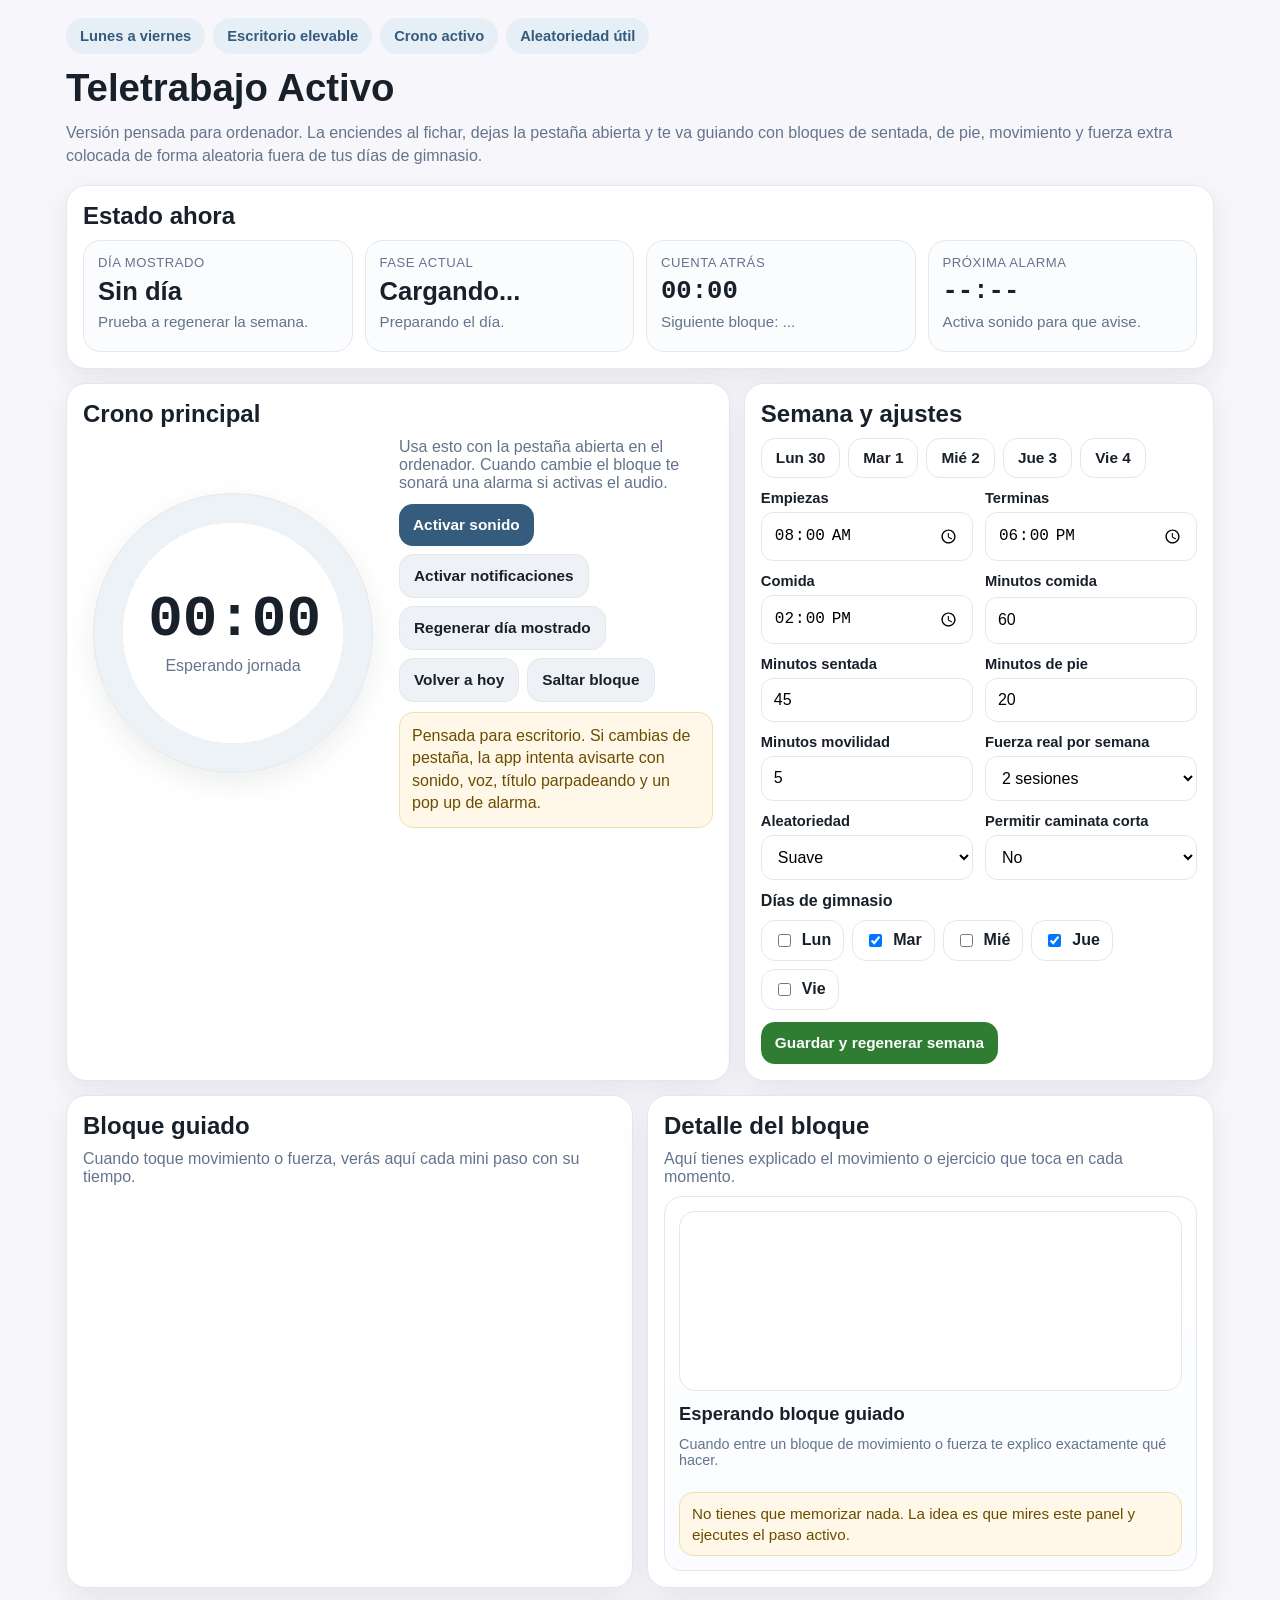
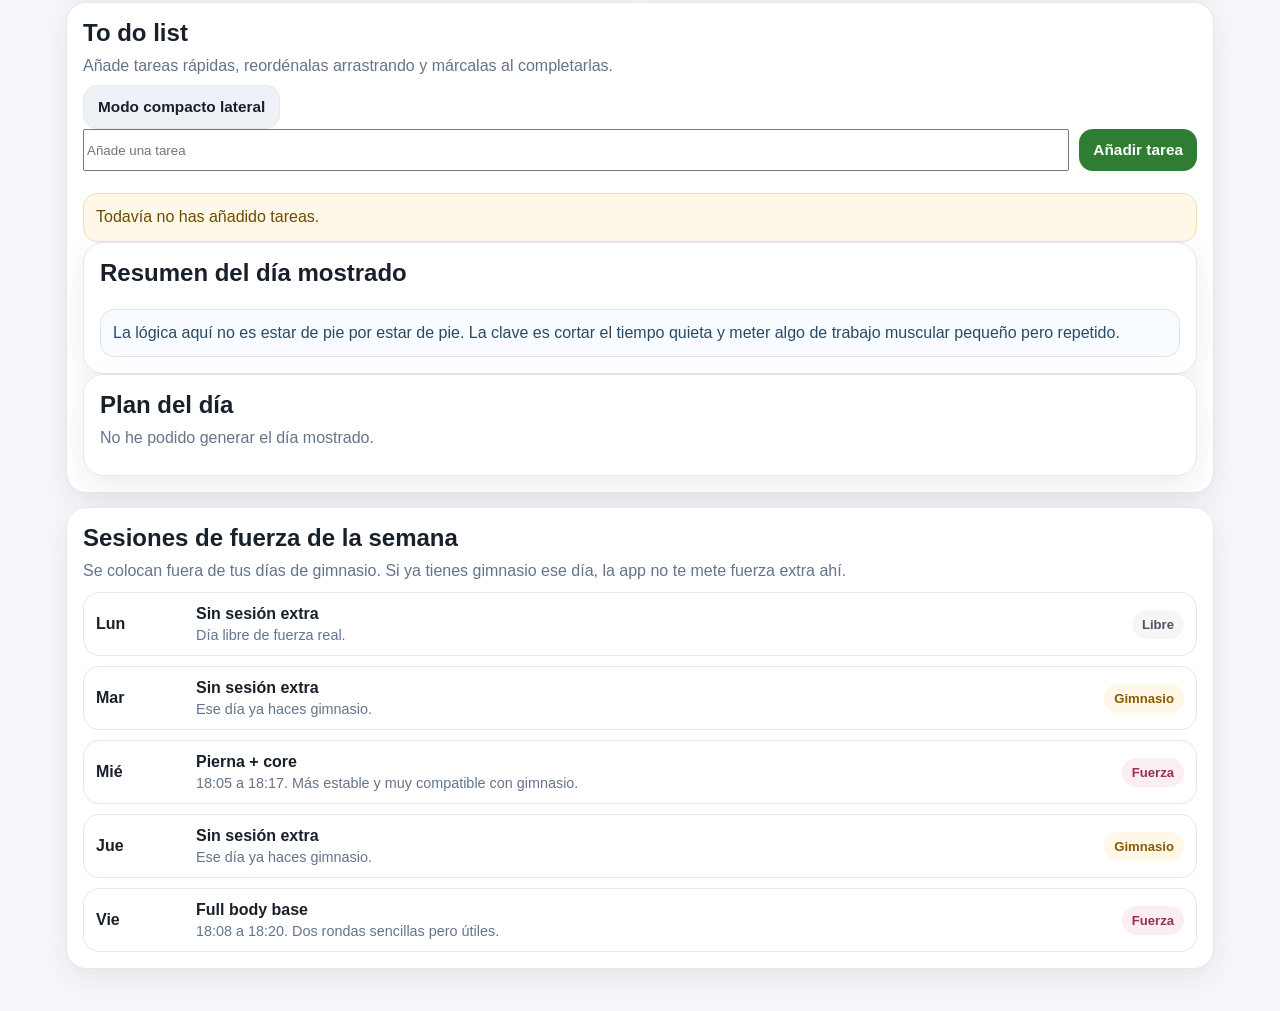
==== commit 4f8f697b: "fix: restore tab countdown, reorderable todo list, compact sidebar mode and layout placement" ====
--- a/index.html
+++ b/index.html
@@ -152,6 +152,21 @@
         </div>
       </div>
 
+      <div class="card" id="todoCard" style="grid-column: span 12;">
+        <h2>To do list</h2>
+        <p>Añade tareas rápidas, reordénalas arrastrando y márcalas al completarlas.</p>
+        <div class="button-row" style="margin-top:0;">
+          <button class="secondary" id="todoCompactBtn">Modo compacto lateral</button>
+        </div>
+        <div class="todo-wrap">
+          <div class="todo-add">
+            <input id="todoInput" type="text" placeholder="Añade una tarea" />
+            <button class="good" id="todoAddBtn">Añadir tarea</button>
+          </div>
+          <div class="todo-list" id="todoList"></div>
+        </div>
+
+
       <div class="card" style="grid-column: span 12;">
         <h2>Resumen del día mostrado</h2>
         <div class="summary-band">
@@ -168,16 +183,6 @@
         <div class="timeline" id="timeline"></div>
       </div>
 
-      <div class="card" style="grid-column: span 12;">
-        <h2>To do list</h2>
-        <p>Añade tareas rápidas y ve tachándolas según las completes.</p>
-        <div class="todo-wrap">
-          <div class="todo-add">
-            <input id="todoInput" type="text" placeholder="Añade una tarea" />
-            <button class="good" id="todoAddBtn">Añadir tarea</button>
-          </div>
-          <div class="todo-list" id="todoList"></div>
-        </div>
       </div>
 
       <div class="card" style="grid-column: span 12;">
@@ -187,10 +192,6 @@
       </div>
     </section>
   </div>
-    </div>
-  </div>
-
-  
   <script src="app.js"></script>
 </body>
-</html>+</html>
--- a/styles.css
+++ b/styles.css
@@ -401,4 +401,61 @@
       .timer-wrap { grid-template-columns: 1fr; }
       .event { grid-template-columns: 78px 1fr; }
       .event .tag { grid-column: 2; width: fit-content; }
-    }+    }
+
+    .todo-item {
+      cursor: grab;
+      user-select: none;
+    }
+    .todo-item.dragging {
+      opacity: .6;
+      border-style: dashed;
+    }
+    .todo-item .todo-handle {
+      width: 28px;
+      min-width: 28px;
+      text-align: center;
+      color: var(--muted);
+      font-weight: 900;
+      cursor: grab;
+      border: 1px solid var(--line);
+      border-radius: 10px;
+      padding: 6px 0;
+      background: #f8fafc;
+    }
+    .todo-item.compact-card {
+      padding: 10px;
+    }
+    .app.todo-compact {
+      max-width: none;
+      margin: 0;
+      padding-right: 360px;
+    }
+    .app.todo-compact #todoCard {
+      position: fixed;
+      top: 16px;
+      right: 16px;
+      width: 320px;
+      max-height: calc(100vh - 32px);
+      overflow: auto;
+      z-index: 30;
+    }
+    .todo-meta {
+      display: flex;
+      gap: 8px;
+      align-items: center;
+      justify-content: space-between;
+      color: var(--muted);
+      font-size: .9rem;
+      margin-top: 4px;
+    }
+    @media (max-width: 1200px) {
+      .app.todo-compact {
+        padding-right: 0;
+      }
+      .app.todo-compact #todoCard {
+        position: static;
+        width: auto;
+        max-height: none;
+      }
+    }
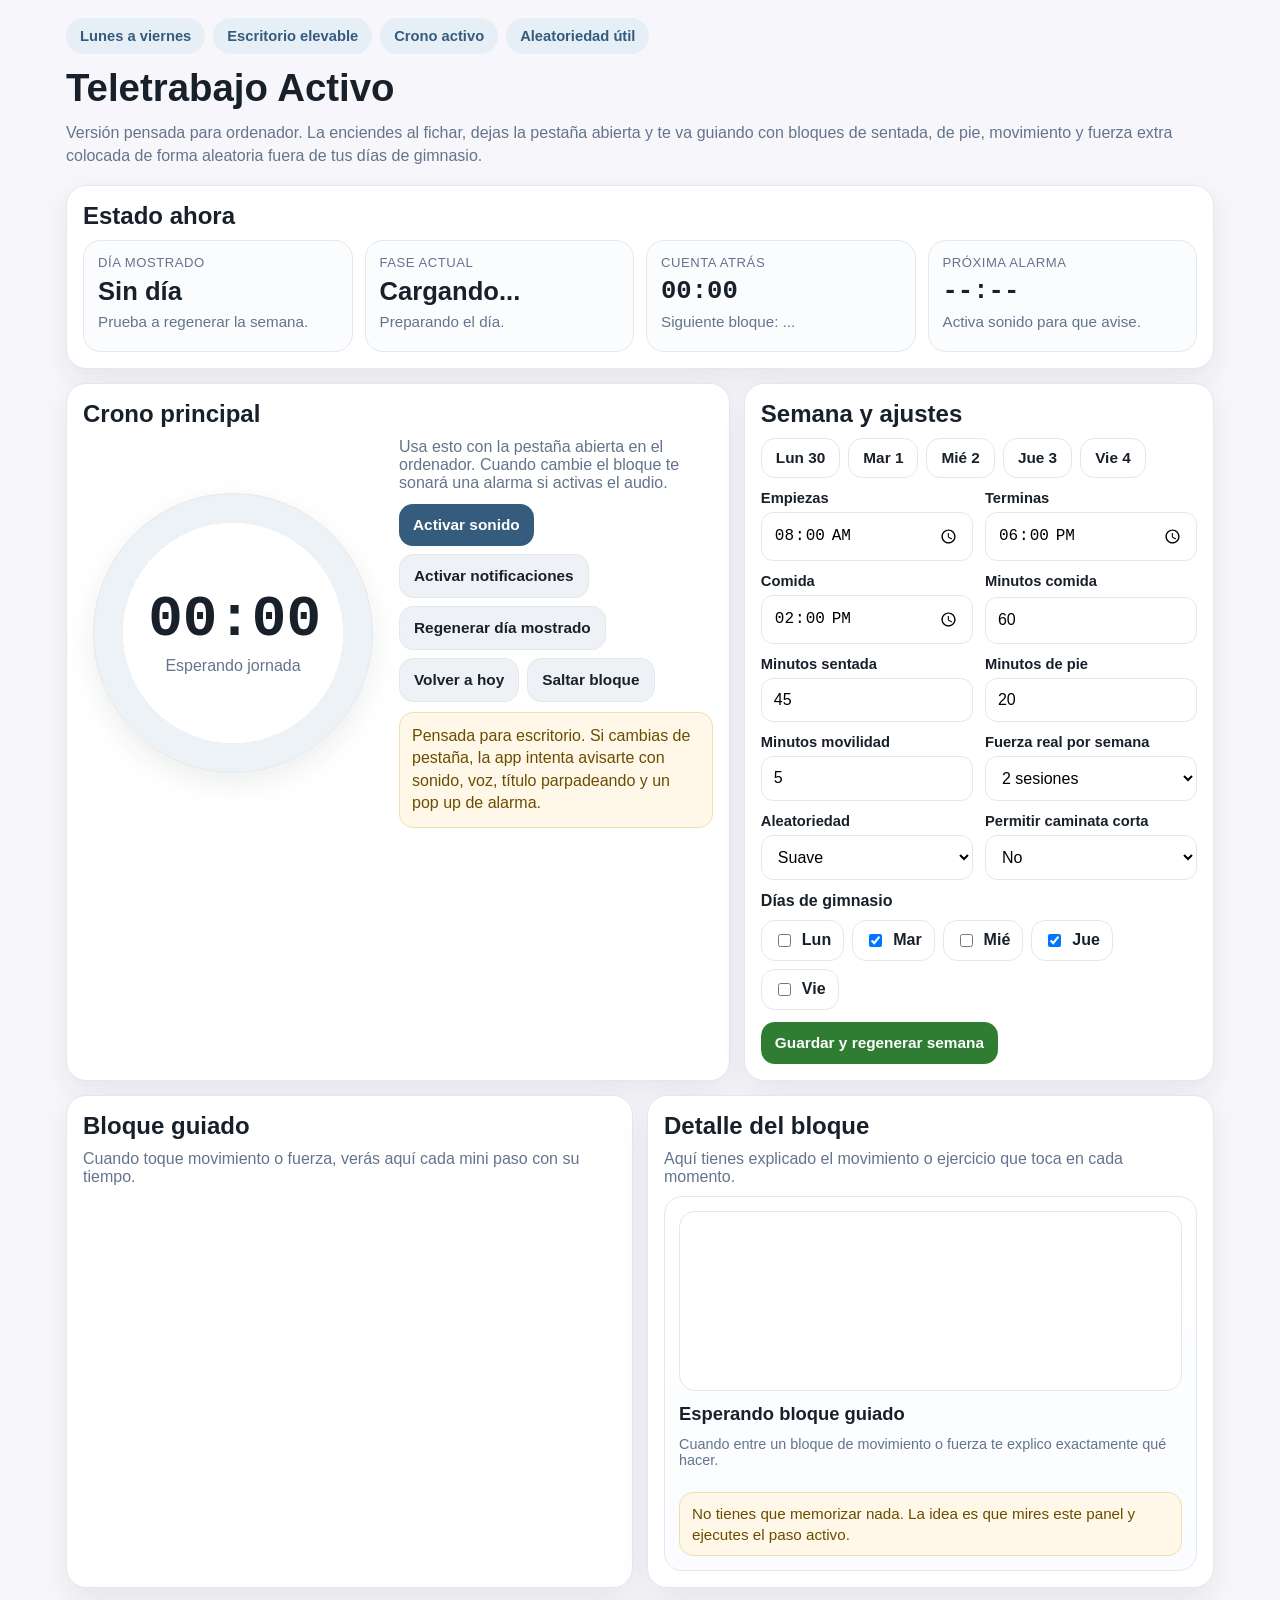
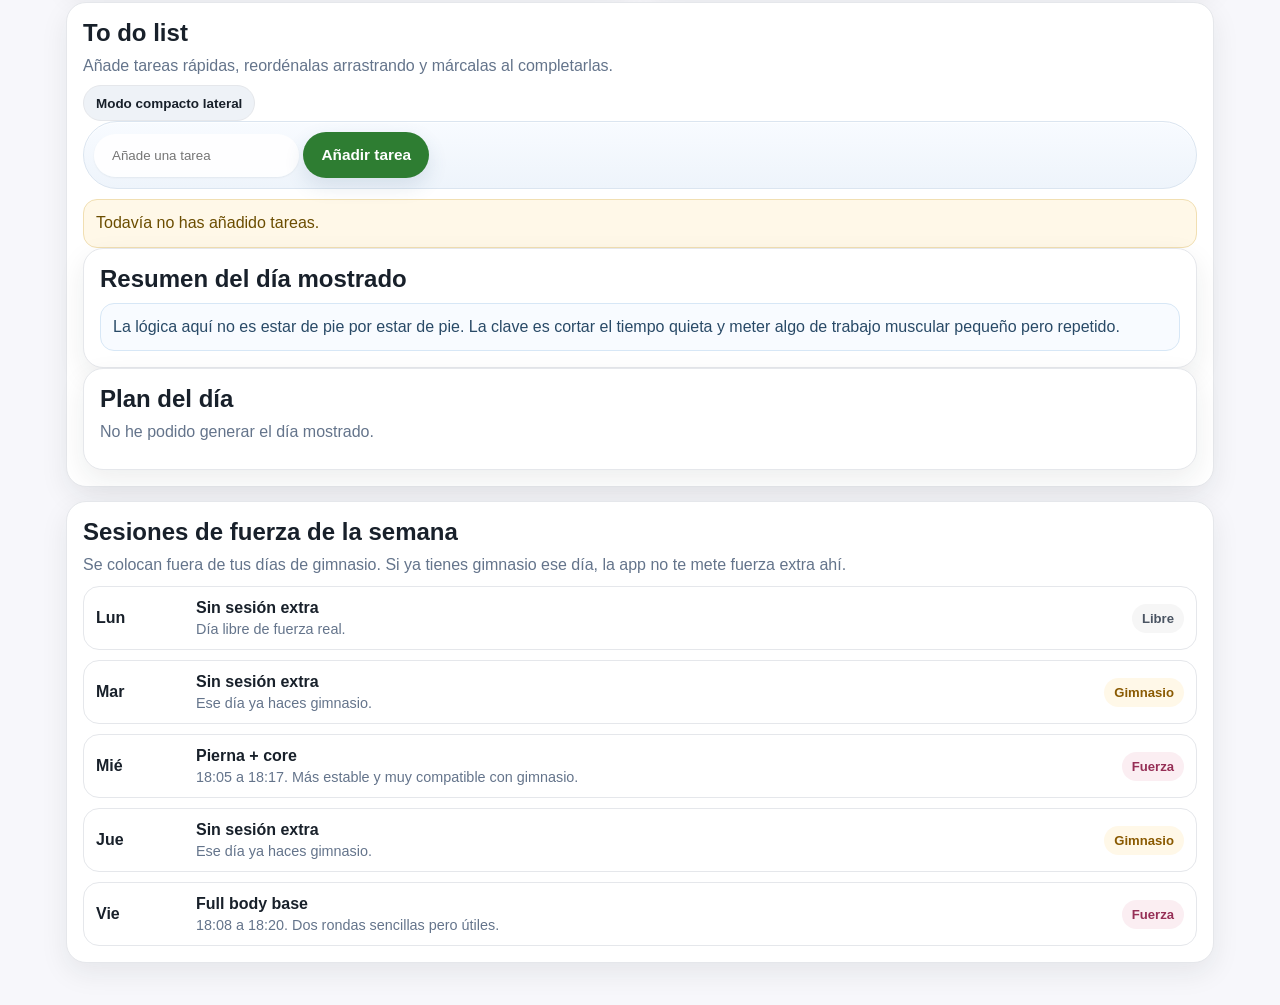
==== commit 4e78156f: "style: refine compact todo sidebar, soften task input UI, reduce compact toggle button size and add " ====
--- a/index.html
+++ b/index.html
@@ -5,6 +5,7 @@
   <meta name="viewport" content="width=device-width, initial-scale=1.0" />
   <title>Teletrabajo Activo Escritorio</title>
   <link rel="stylesheet" href="styles.css" />
+  <link rel="icon" type="image/svg+xml" href="favicon.svg" />
 </head>
 <body>
   <div class="app">
@@ -156,7 +157,7 @@
         <h2>To do list</h2>
         <p>Añade tareas rápidas, reordénalas arrastrando y márcalas al completarlas.</p>
         <div class="button-row" style="margin-top:0;">
-          <button class="secondary" id="todoCompactBtn">Modo compacto lateral</button>
+          <button class="secondary todo-compact-toggle" id="todoCompactBtn">Modo compacto lateral</button>
         </div>
         <div class="todo-wrap">
           <div class="todo-add">
--- a/styles.css
+++ b/styles.css
@@ -346,110 +346,76 @@
     }
 
 
+    
     .todo-wrap {
-      display: grid;
+      gap: 14px;
+    }
+    .todo-add {
+      grid-template-columns: 1fr auto;
       gap: 12px;
-    }
-    .todo-add {
-      display: grid;
-      grid-template-columns: 1fr auto;
-      gap: 10px;
-    }
-    .todo-list {
-      display: grid;
-      gap: 8px;
-    }
-    .todo-item {
-      display: flex;
+      padding: 10px;
+      border-radius: 999px;
+      background: linear-gradient(180deg, #f8fbff 0%, #eef4fb 100%);
+      border: 1px solid #dbe5f0;
+      box-shadow: inset 0 1px 0 rgba(255,255,255,.75);
       align-items: center;
-      gap: 10px;
-      border: 1px solid var(--line);
-      border-radius: 14px;
-      padding: 12px;
-      background: #fff;
-    }
-    .todo-item.done span {
-      text-decoration: line-through;
-      color: var(--muted);
-    }
-    .todo-item input[type="checkbox"] {
-      width: 18px;
-      height: 18px;
-      accent-color: var(--accent);
-    }
-    .todo-item .todo-text {
-      flex: 1;
-      line-height: 1.35;
-    }
-    .todo-item .todo-remove {
-      background: #eef2f7;
-      color: var(--text);
-      border: 1px solid var(--line);
-      padding: 8px 10px;
-      border-radius: 12px;
-      font-size: .85rem;
-      font-weight: 800;
-      cursor: pointer;
-    }
-    .summary-band {
-      display: grid;
-      gap: 12px;
-    }
-
-    @media (max-width: 980px) {
-      .status-grid, .settings, .stats, .guide-layout, .todo-add { grid-template-columns: 1fr; }
-      .timer-wrap { grid-template-columns: 1fr; }
-      .event { grid-template-columns: 78px 1fr; }
-      .event .tag { grid-column: 2; width: fit-content; }
-    }
-
-    .todo-item {
-      cursor: grab;
-      user-select: none;
-    }
-    .todo-item.dragging {
-      opacity: .6;
-      border-style: dashed;
-    }
-    .todo-item .todo-handle {
-      width: 28px;
-      min-width: 28px;
-      text-align: center;
-      color: var(--muted);
-      font-weight: 900;
-      cursor: grab;
-      border: 1px solid var(--line);
-      border-radius: 10px;
-      padding: 6px 0;
-      background: #f8fafc;
-    }
-    .todo-item.compact-card {
-      padding: 10px;
+    }
+    .todo-add input {
+      border: 0;
+      background: rgba(255,255,255,.9);
+      border-radius: 999px;
+      padding: 14px 18px;
+      min-width: 0;
+      outline: none;
+      box-shadow: 0 1px 2px rgba(24,32,42,.06);
+    }
+    .todo-add input:focus {
+      box-shadow: 0 0 0 3px rgba(53,92,125,.12);
+    }
+    .todo-add button {
+      border-radius: 999px;
+      padding: 12px 18px;
+      min-height: 46px;
+      white-space: nowrap;
+      box-shadow: 0 8px 20px rgba(53,92,125,.14);
+    }
+    .todo-compact-toggle {
+      padding: 8px 12px;
+      font-size: .84rem;
+      border-radius: 999px;
+      min-height: 36px;
+      width: auto;
+      align-self: flex-start;
     }
     .app.todo-compact {
       max-width: none;
       margin: 0;
-      padding-right: 360px;
+      padding-right: 380px;
     }
     .app.todo-compact #todoCard {
       position: fixed;
       top: 16px;
       right: 16px;
-      width: 320px;
+      width: 340px;
       max-height: calc(100vh - 32px);
       overflow: auto;
       z-index: 30;
     }
-    .todo-meta {
-      display: flex;
-      gap: 8px;
-      align-items: center;
-      justify-content: space-between;
-      color: var(--muted);
-      font-size: .9rem;
-      margin-top: 4px;
+    .app.todo-compact #todoCard h2,
+    .app.todo-compact #todoCard p,
+    .app.todo-compact #todoCard .button-row,
+    .app.todo-compact #todoCard .todo-wrap {
+      position: relative;
+      z-index: 1;
     }
     @media (max-width: 1200px) {
+      .todo-add {
+        grid-template-columns: 1fr;
+        border-radius: 24px;
+      }
+      .todo-add button {
+        width: 100%;
+      }
       .app.todo-compact {
         padding-right: 0;
       }
@@ -459,3 +425,4 @@
         max-height: none;
       }
     }
+
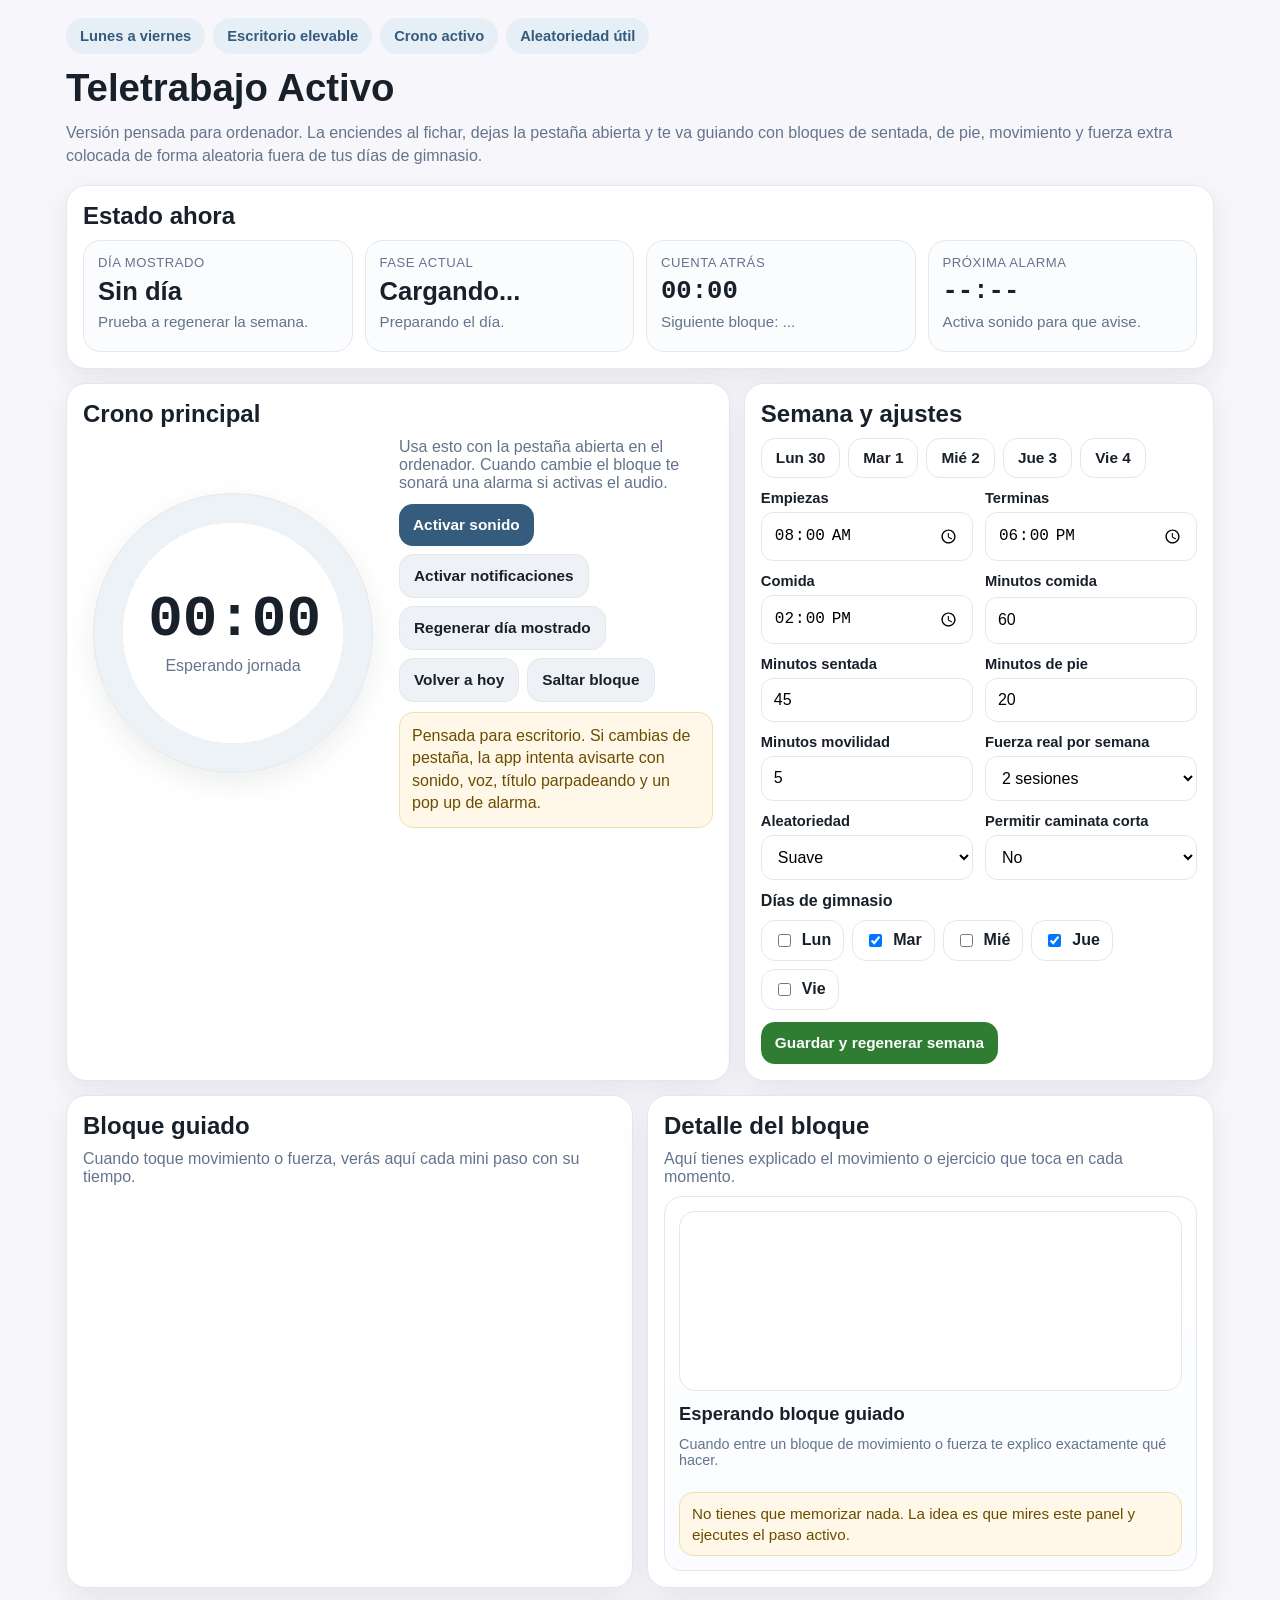
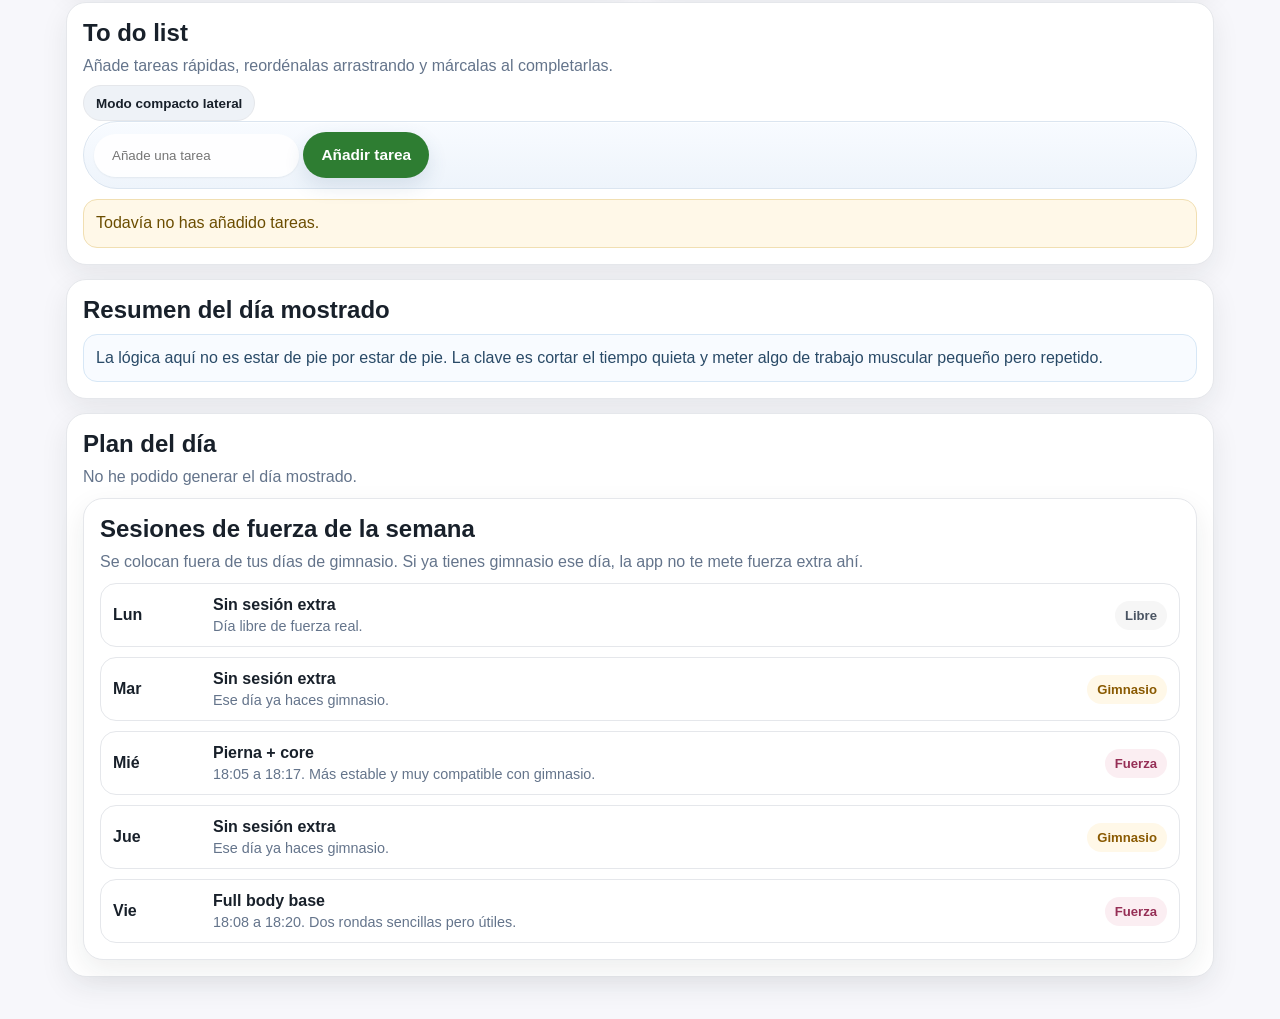
==== commit 76073eaf: "fix: keep only the todo list in compact sidebar, keep summary and daily plan in main column, shrink " ====
--- a/index.html
+++ b/index.html
@@ -5,7 +5,7 @@
   <meta name="viewport" content="width=device-width, initial-scale=1.0" />
   <title>Teletrabajo Activo Escritorio</title>
   <link rel="stylesheet" href="styles.css" />
-  <link rel="icon" type="image/svg+xml" href="favicon.svg" />
+  <link rel="icon" type="image/svg+xml" href="favicon-desk.svg?v=2" />
 </head>
 <body>
   <div class="app">
@@ -166,9 +166,9 @@
           </div>
           <div class="todo-list" id="todoList"></div>
         </div>
+      </div>
 
-
-      <div class="card" style="grid-column: span 12;">
+      <div class="card" id="summaryCard" style="grid-column: span 12;">
         <h2>Resumen del día mostrado</h2>
         <div class="summary-band">
           <div class="stats" id="stats"></div>
@@ -178,15 +178,11 @@
         </div>
       </div>
 
-      <div class="card" style="grid-column: span 12;">
+      <div class="card" id="planCard" style="grid-column: span 12;">
         <h2>Plan del día</h2>
         <p id="todayLabel">Cargando plan...</p>
         <div class="timeline" id="timeline"></div>
-      </div>
-
-      </div>
-
-      <div class="card" style="grid-column: span 12;">
+      <div class="card" id="strengthCard" style="grid-column: span 12;">
         <h2>Sesiones de fuerza de la semana</h2>
         <p>Se colocan fuera de tus días de gimnasio. Si ya tienes gimnasio ese día, la app no te mete fuerza extra ahí.</p>
         <div class="timeline" id="strengthTimeline"></div>
--- a/styles.css
+++ b/styles.css
@@ -426,3 +426,45 @@
       }
     }
 
+
+
+    .todo-item {
+      display: grid;
+      grid-template-columns: 28px 20px minmax(0,1fr) auto;
+      align-items: center;
+      gap: 10px;
+    }
+    .todo-item .todo-remove {
+      justify-self: end;
+      align-self: center;
+      padding: 5px 8px;
+      font-size: .72rem;
+      line-height: 1;
+      min-height: 28px;
+      border-radius: 999px;
+      white-space: nowrap;
+    }
+    .todo-item .todo-text {
+      min-width: 0;
+      word-break: break-word;
+    }
+    .app.todo-compact #summaryCard,
+    .app.todo-compact #planCard,
+    .app.todo-compact #strengthCard {
+      position: static;
+      width: auto;
+      right: auto;
+      top: auto;
+      max-height: none;
+      overflow: visible;
+      z-index: auto;
+    }
+    .app.todo-compact #summaryCard,
+    .app.todo-compact #planCard {
+      margin-right: 0;
+    }
+    .app.todo-compact .grid > #summaryCard,
+    .app.todo-compact .grid > #planCard,
+    .app.todo-compact .grid > #strengthCard {
+      grid-column: 1 / span 12;
+    }
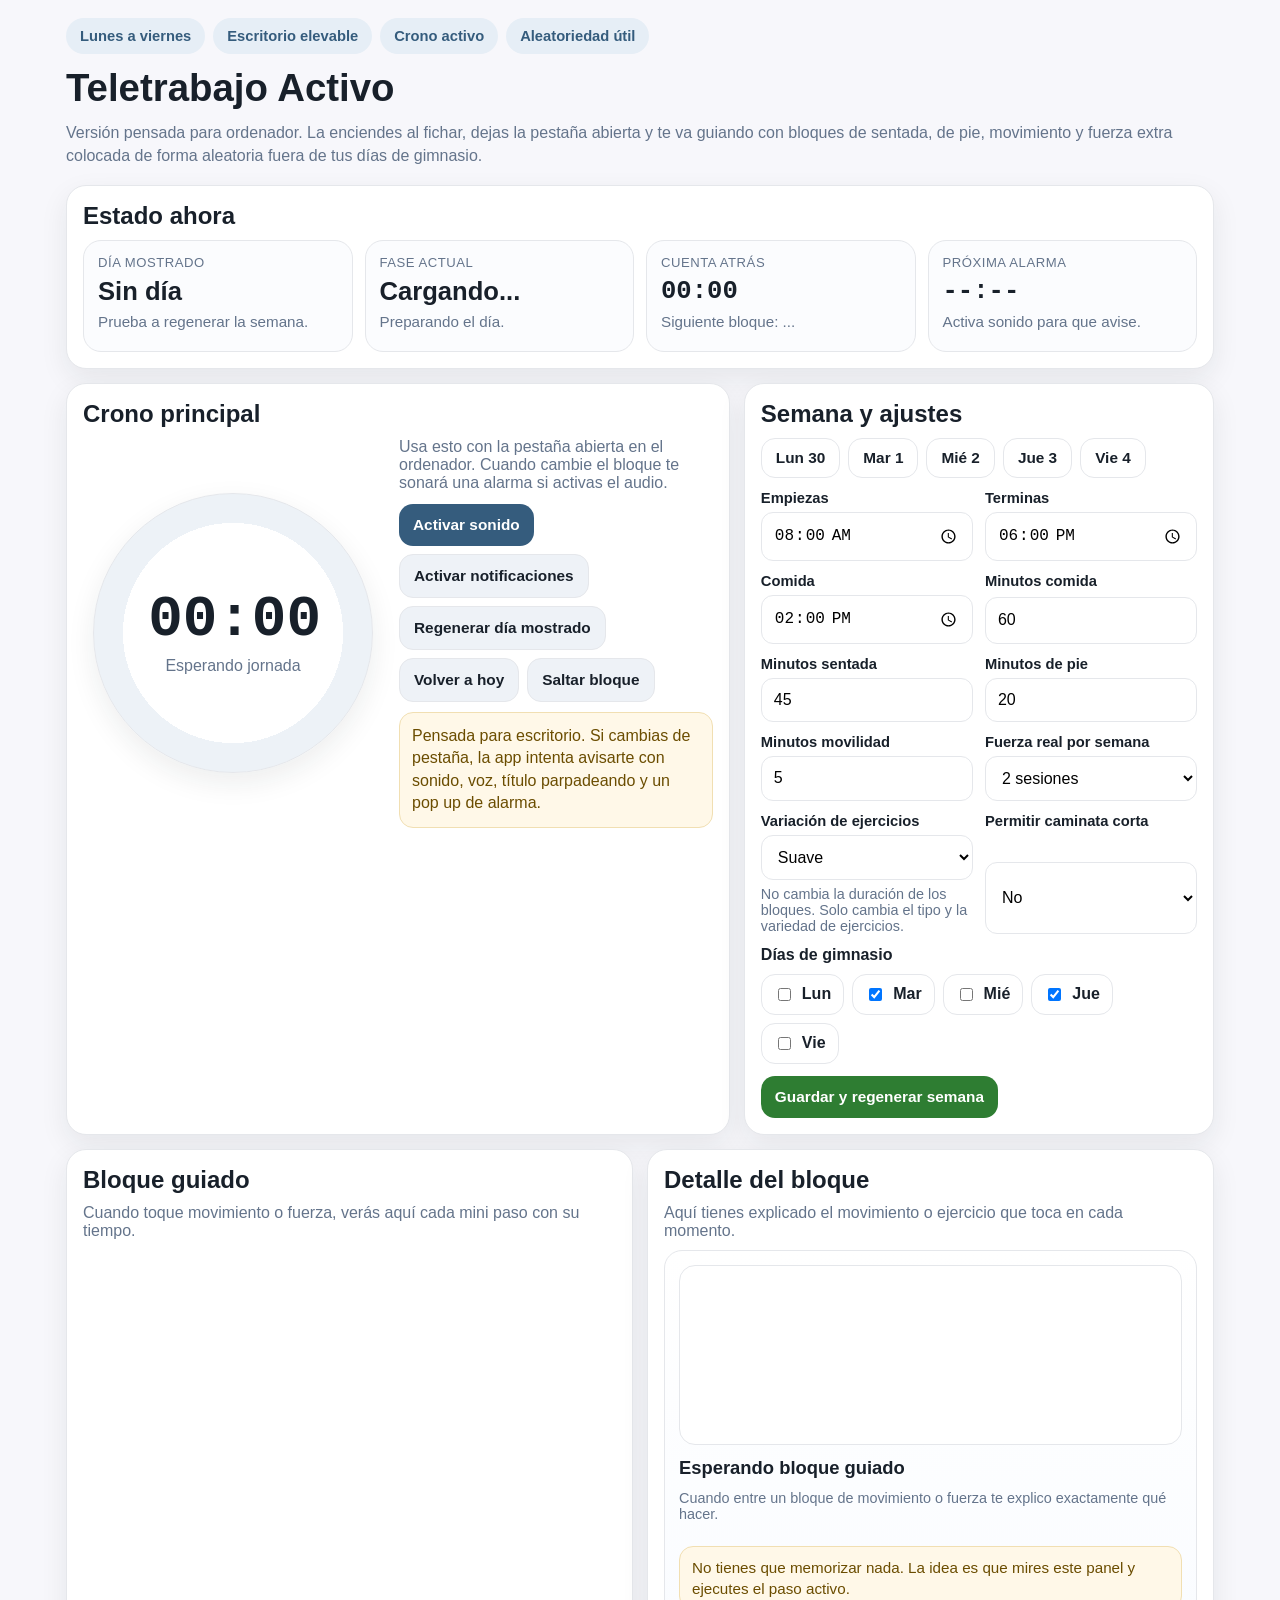
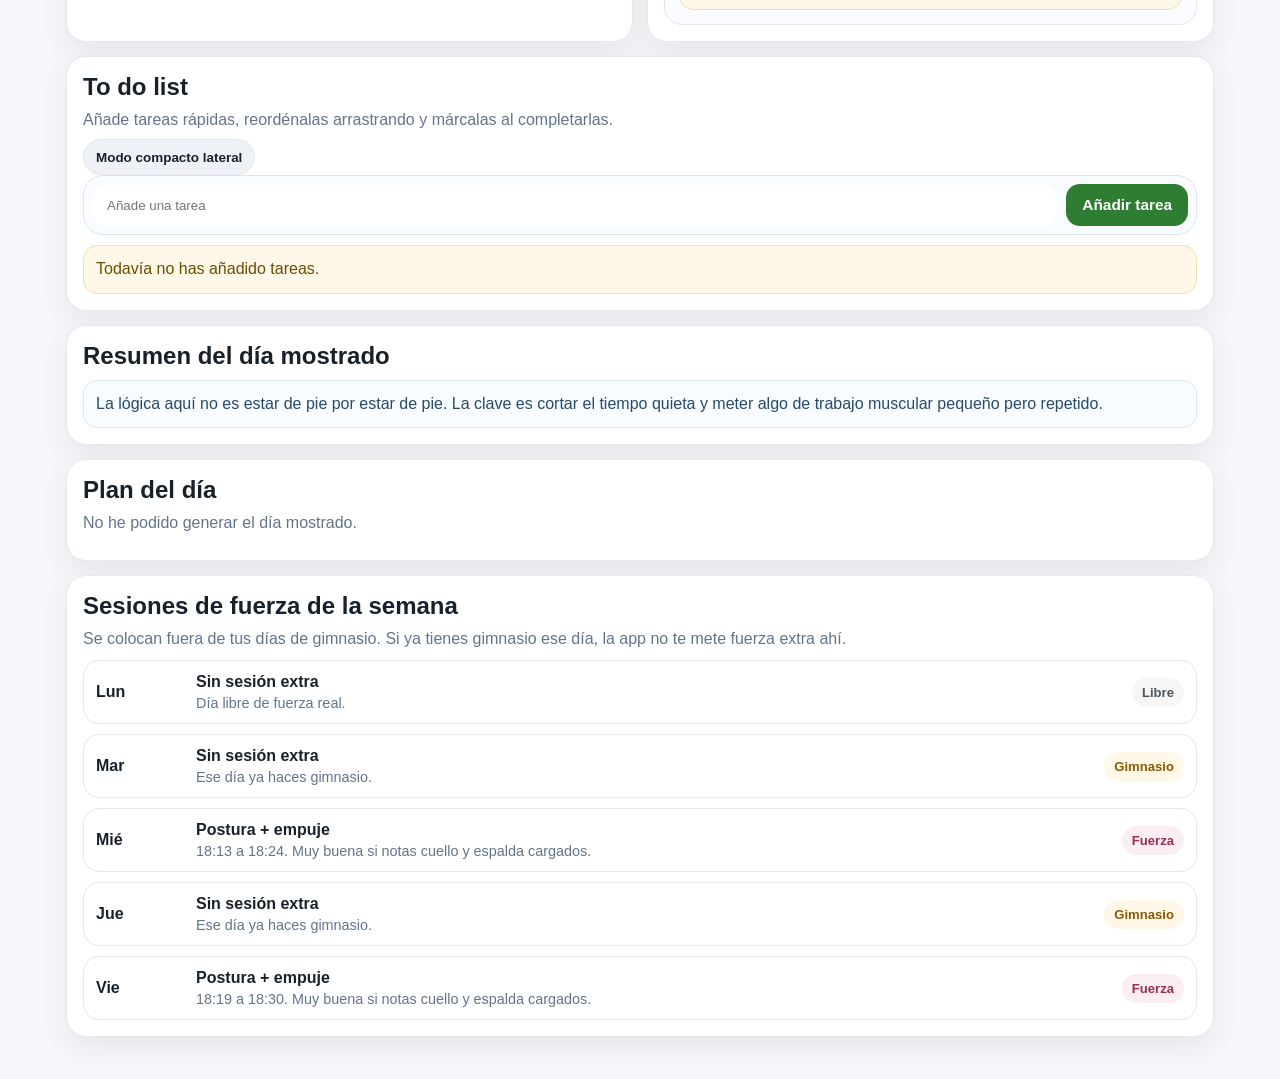
==== commit 61f953fc: "fix: separate daily plan and weekly strength cards, simplify task input styling, and make sit-stand-" ====
--- a/index.html
+++ b/index.html
@@ -111,12 +111,13 @@
             </select>
           </div>
           <div class="field">
-            <label for="randomness">Aleatoriedad</label>
+            <label for="randomness">Variación de ejercicios</label>
             <select id="randomness">
               <option value="soft" selected>Suave</option>
               <option value="medium">Media</option>
               <option value="high">Alta</option>
             </select>
+            <div class="small">No cambia la duración de los bloques. Solo cambia el tipo y la variedad de ejercicios.</div>
           </div>
           <div class="field">
             <label for="allowWalk">Permitir caminata corta</label>
@@ -182,6 +183,8 @@
         <h2>Plan del día</h2>
         <p id="todayLabel">Cargando plan...</p>
         <div class="timeline" id="timeline"></div>
+      </div>
+
       <div class="card" id="strengthCard" style="grid-column: span 12;">
         <h2>Sesiones de fuerza de la semana</h2>
         <p>Se colocan fuera de tus días de gimnasio. Si ya tienes gimnasio ese día, la app no te mete fuerza extra ahí.</p>
--- a/styles.css
+++ b/styles.css
@@ -350,34 +350,36 @@
     .todo-wrap {
       gap: 14px;
     }
+    
     .todo-add {
+      display: grid;
       grid-template-columns: 1fr auto;
-      gap: 12px;
-      padding: 10px;
-      border-radius: 999px;
-      background: linear-gradient(180deg, #f8fbff 0%, #eef4fb 100%);
+      gap: 10px;
+      align-items: center;
+      padding: 8px;
+      border-radius: 20px;
+      background: #f8fbff;
       border: 1px solid #dbe5f0;
-      box-shadow: inset 0 1px 0 rgba(255,255,255,.75);
-      align-items: center;
     }
     .todo-add input {
-      border: 0;
-      background: rgba(255,255,255,.9);
-      border-radius: 999px;
-      padding: 14px 18px;
+      border: 1px solid transparent;
+      background: #ffffff;
+      border-radius: 14px;
+      padding: 12px 14px;
       min-width: 0;
       outline: none;
-      box-shadow: 0 1px 2px rgba(24,32,42,.06);
+      box-shadow: none;
     }
     .todo-add input:focus {
-      box-shadow: 0 0 0 3px rgba(53,92,125,.12);
+      border-color: #bfd1e3;
+      box-shadow: 0 0 0 3px rgba(53,92,125,.08);
     }
     .todo-add button {
-      border-radius: 999px;
-      padding: 12px 18px;
-      min-height: 46px;
+      border-radius: 14px;
+      padding: 12px 16px;
+      min-height: 42px;
       white-space: nowrap;
-      box-shadow: 0 8px 20px rgba(53,92,125,.14);
+      box-shadow: none;
     }
     .todo-compact-toggle {
       padding: 8px 12px;
@@ -468,3 +470,52 @@
     .app.todo-compact .grid > #strengthCard {
       grid-column: 1 / span 12;
     }
+
+
+/* Compact mode: only the todo card moves to the side */
+.app.todo-compact #todoCard {
+  position: fixed;
+  top: 16px;
+  right: 16px;
+  width: 340px;
+  max-height: calc(100vh - 32px);
+  overflow: auto;
+  z-index: 30;
+}
+
+.app.todo-compact {
+  max-width: none;
+  margin: 0 auto;
+  padding-right: 380px;
+}
+
+.app.todo-compact #summaryCard,
+.app.todo-compact #planCard {
+  position: static !important;
+  transform: none !important;
+  top: auto !important;
+  right: auto !important;
+  left: auto !important;
+  width: auto !important;
+  max-height: none !important;
+  overflow: visible !important;
+  z-index: auto !important;
+}
+
+.app.todo-compact #summaryCard,
+.app.todo-compact #planCard,
+.app.todo-compact #strengthCard {
+  grid-column: span 12 !important;
+}
+
+@media (max-width: 1200px) {
+  .app.todo-compact {
+    padding-right: 0;
+  }
+
+  .app.todo-compact #todoCard {
+    position: static;
+    width: auto;
+    max-height: none;
+  }
+}
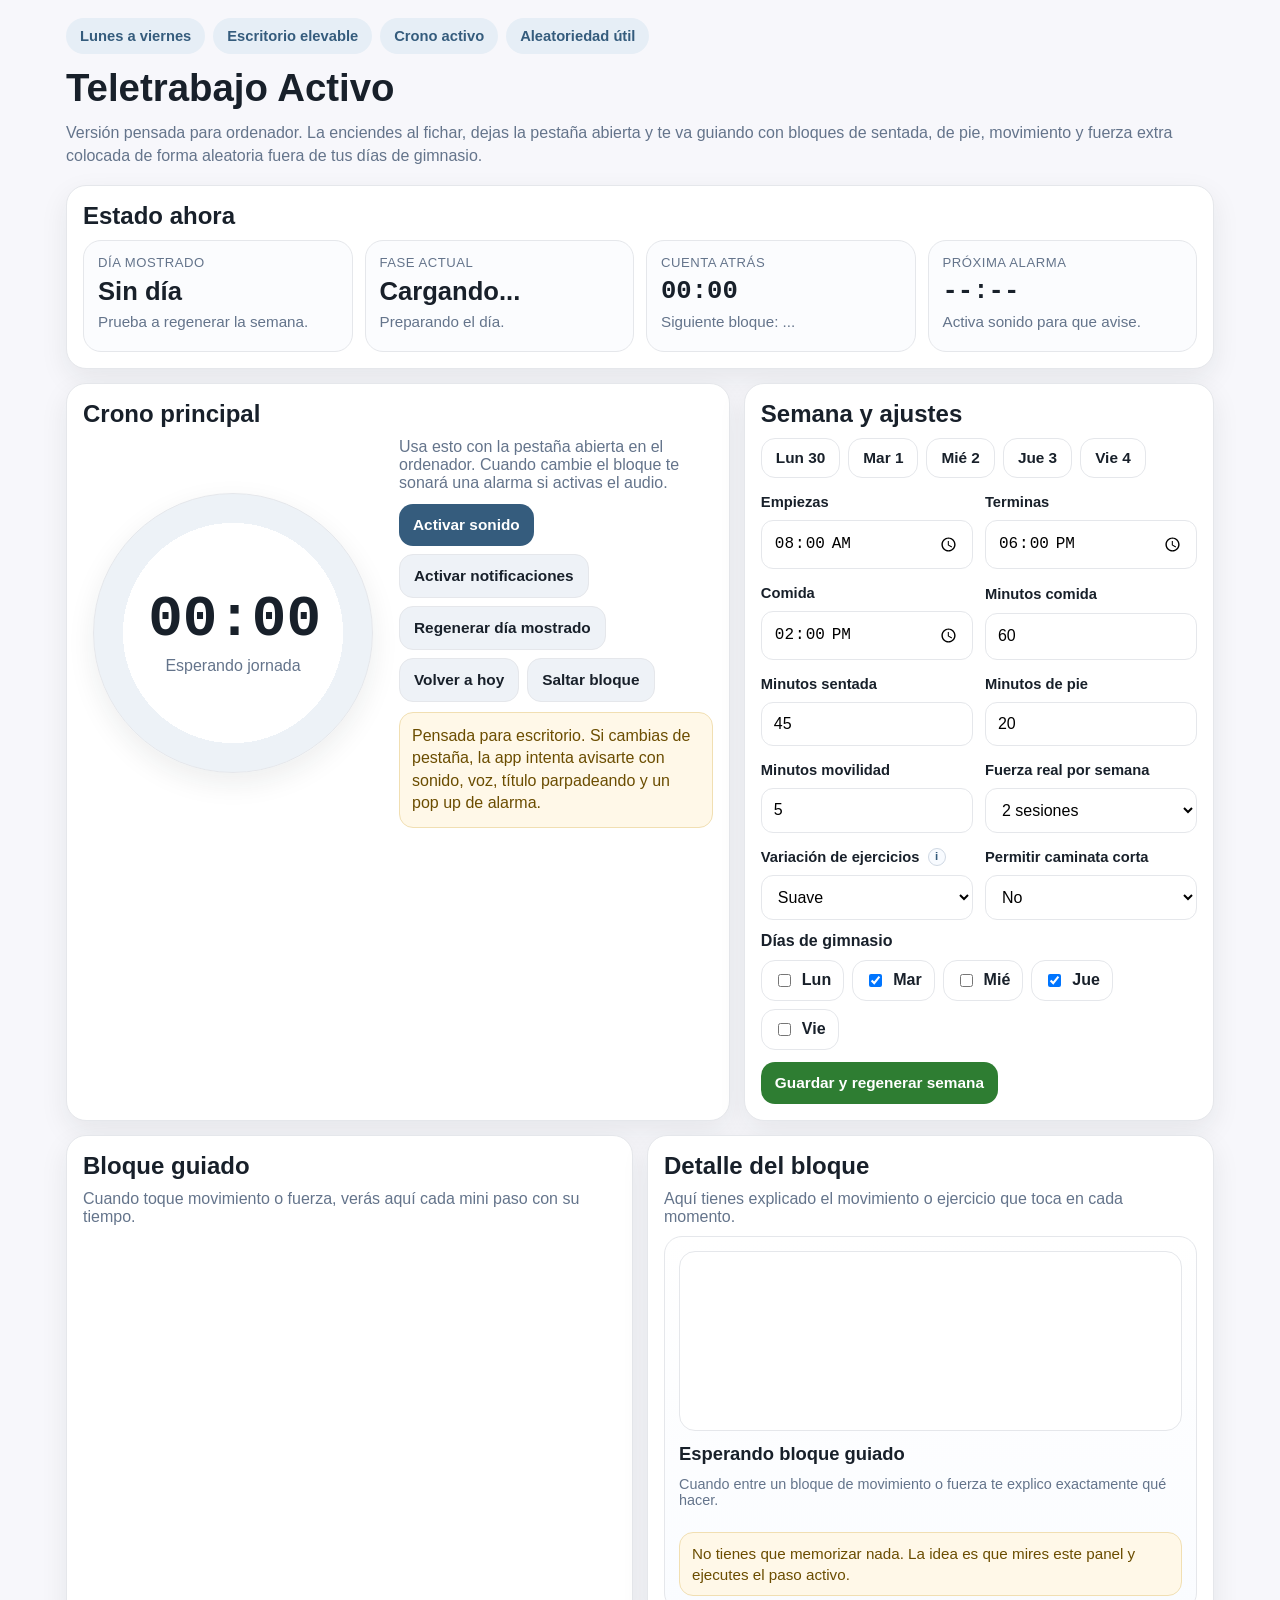
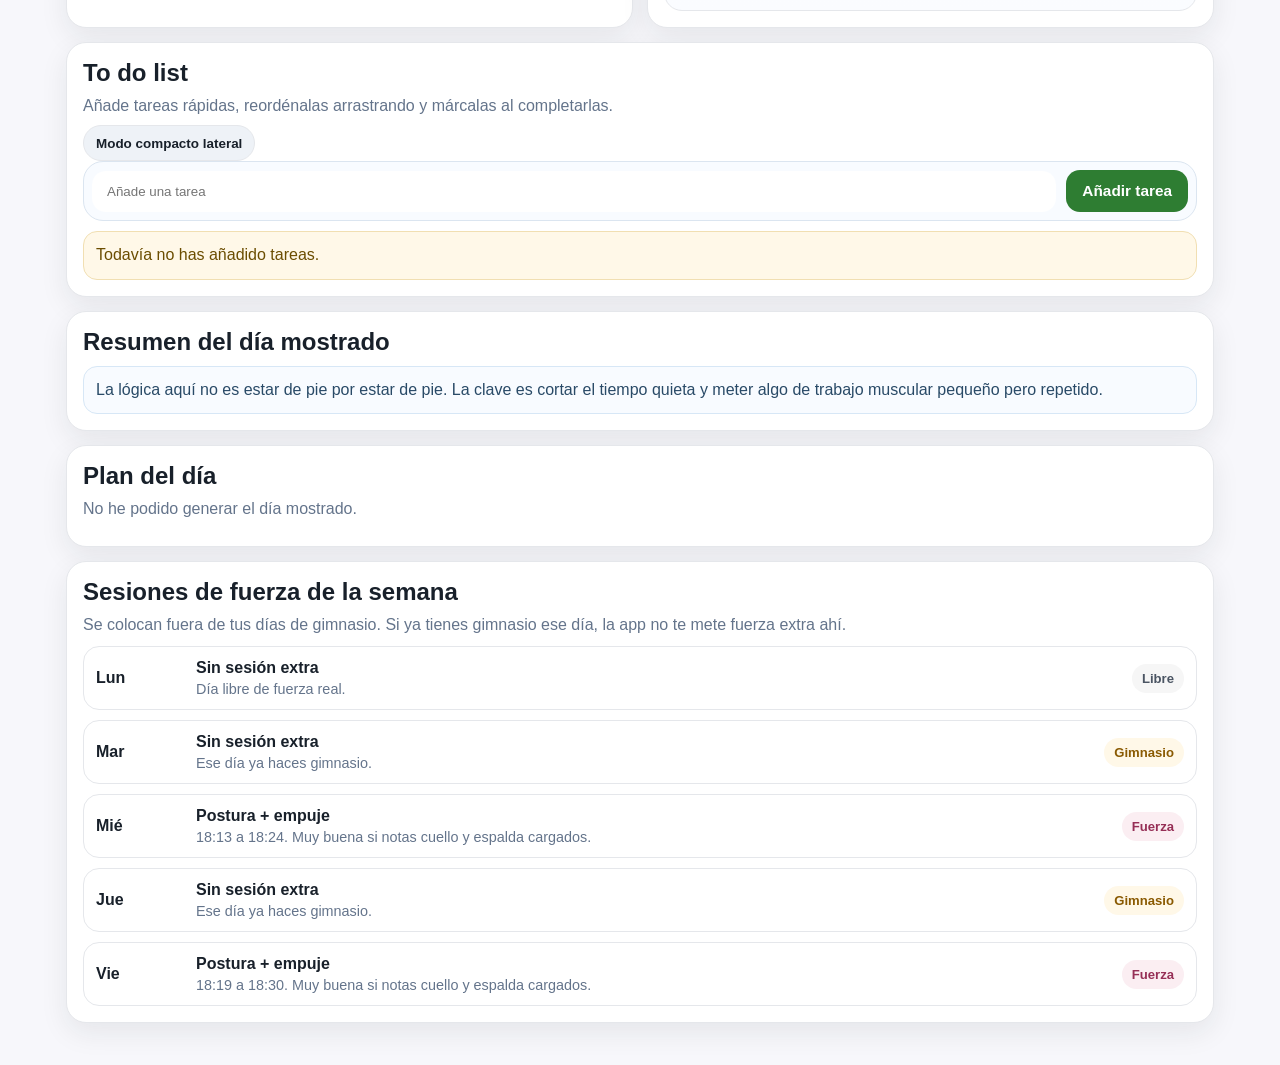
==== commit fe83ed5c: "fix: strike through completed todo items and replace exercise variation helper text with a tooltip t" ====
--- a/index.html
+++ b/index.html
@@ -111,13 +111,12 @@
             </select>
           </div>
           <div class="field">
-            <label for="randomness">Variación de ejercicios</label>
+            <label for="randomness">Variación de ejercicios <span class="tooltip-wrap"><button type="button" class="tooltip-btn" aria-label="Información sobre variación de ejercicios" title="No cambia la duración de los bloques. Solo cambia el tipo y la variedad de ejercicios.">i</button><span class="tooltip-box">No cambia la duración de los bloques. Solo cambia el tipo y la variedad de ejercicios.</span></span></label>
             <select id="randomness">
               <option value="soft" selected>Suave</option>
               <option value="medium">Media</option>
               <option value="high">Alta</option>
             </select>
-            <div class="small">No cambia la duración de los bloques. Solo cambia el tipo y la variedad de ejercicios.</div>
           </div>
           <div class="field">
             <label for="allowWalk">Permitir caminata corta</label>
--- a/styles.css
+++ b/styles.css
@@ -519,3 +519,81 @@
     max-height: none;
   }
 }
+
+
+/* Completed tasks */
+.todo-item.done .todo-text,
+.todo-item.done span.todo-text {
+  text-decoration: line-through;
+  color: var(--muted);
+  opacity: .82;
+}
+
+/* Keep settings rows visually aligned */
+.field label {
+  display: flex;
+  align-items: center;
+  gap: 8px;
+  min-height: 24px;
+}
+
+/* Tooltip */
+.tooltip-wrap {
+  position: relative;
+  display: inline-flex;
+  align-items: center;
+}
+
+.tooltip-btn {
+  width: 18px;
+  height: 18px;
+  min-width: 18px;
+  padding: 0;
+  border-radius: 999px;
+  border: 1px solid #cfd8e3;
+  background: #f8fbff;
+  color: var(--accent);
+  font-size: .72rem;
+  font-weight: 900;
+  line-height: 1;
+  display: inline-flex;
+  align-items: center;
+  justify-content: center;
+  cursor: help;
+}
+
+.tooltip-box {
+  position: absolute;
+  left: 0;
+  top: calc(100% + 8px);
+  width: 240px;
+  padding: 10px 12px;
+  border-radius: 12px;
+  background: #18202a;
+  color: #fff;
+  font-size: .82rem;
+  line-height: 1.35;
+  box-shadow: 0 10px 24px rgba(24,32,42,.22);
+  opacity: 0;
+  pointer-events: none;
+  transform: translateY(-4px);
+  transition: opacity .15s ease, transform .15s ease;
+  z-index: 40;
+}
+
+.tooltip-wrap:hover .tooltip-box,
+.tooltip-wrap:focus-within .tooltip-box {
+  opacity: 1;
+  transform: translateY(0);
+}
+
+.tooltip-box::before {
+  content: '';
+  position: absolute;
+  top: -6px;
+  left: 12px;
+  width: 12px;
+  height: 12px;
+  background: #18202a;
+  transform: rotate(45deg);
+}
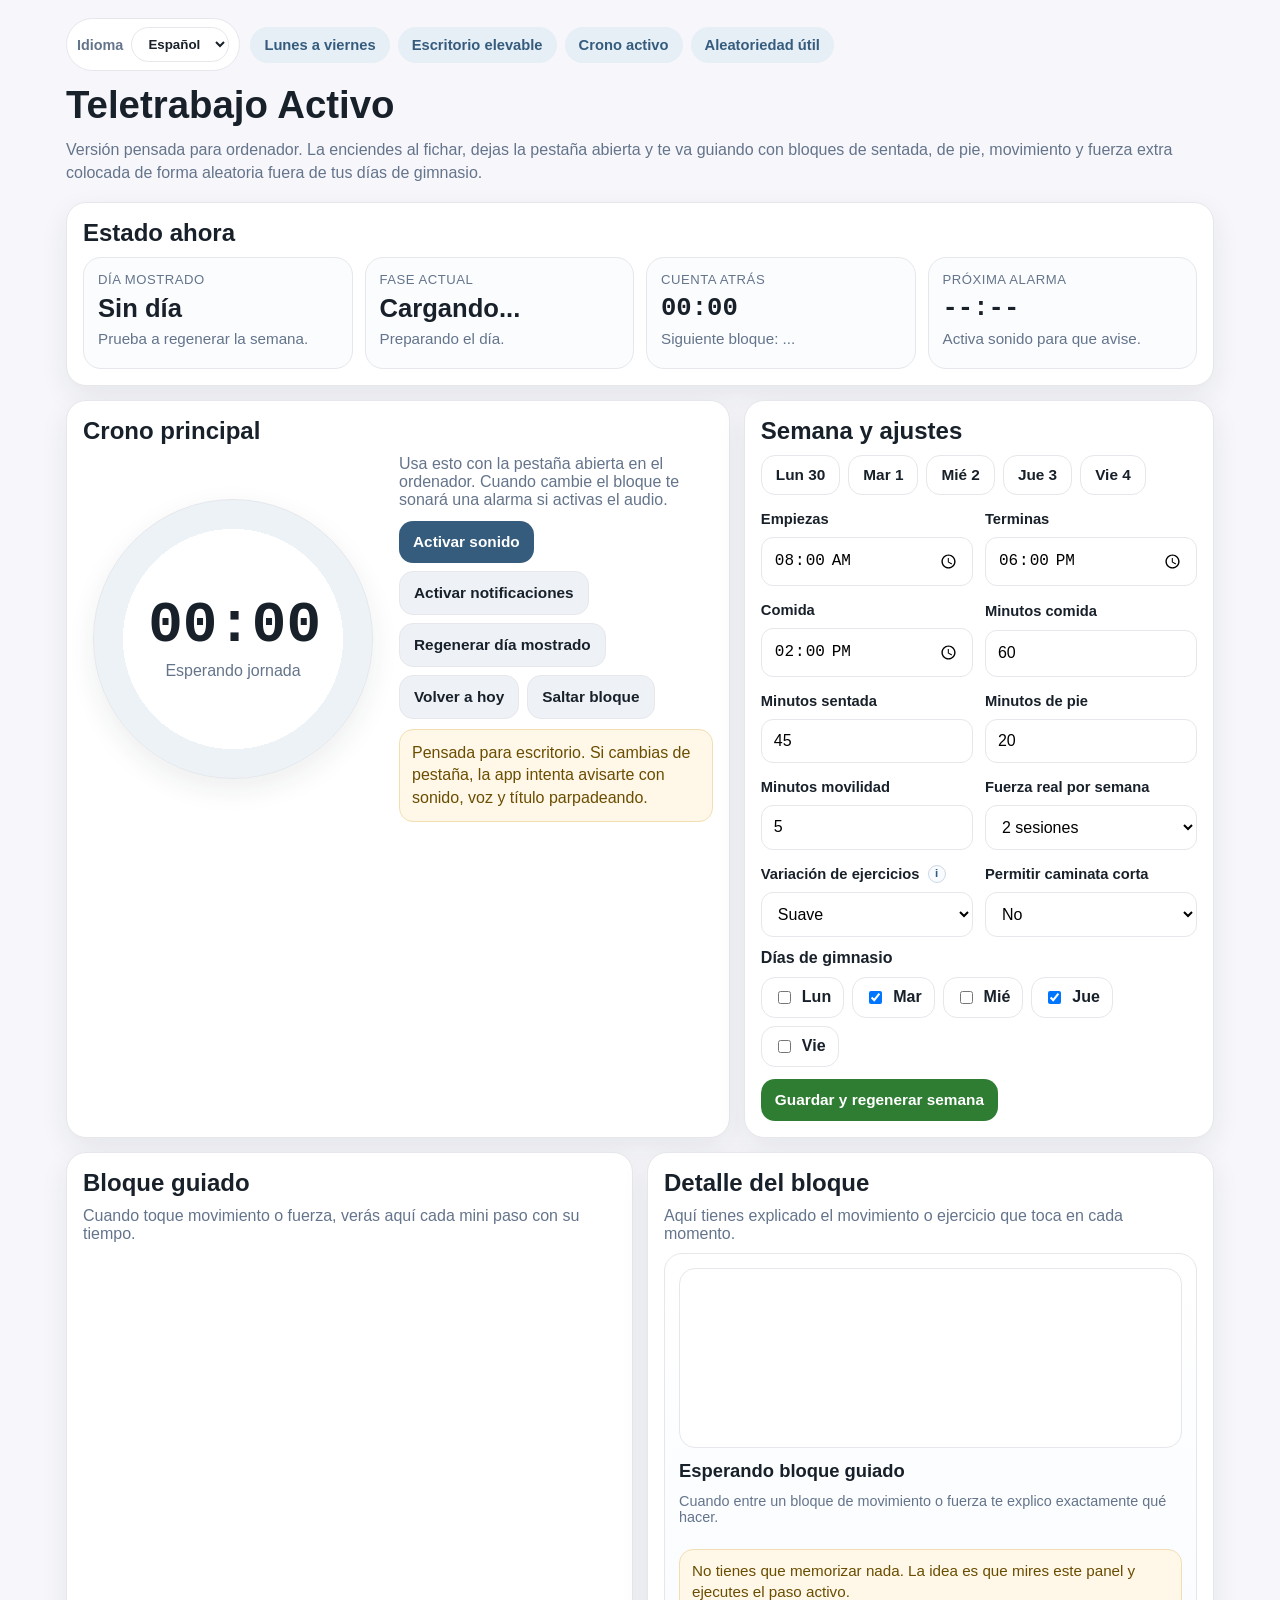
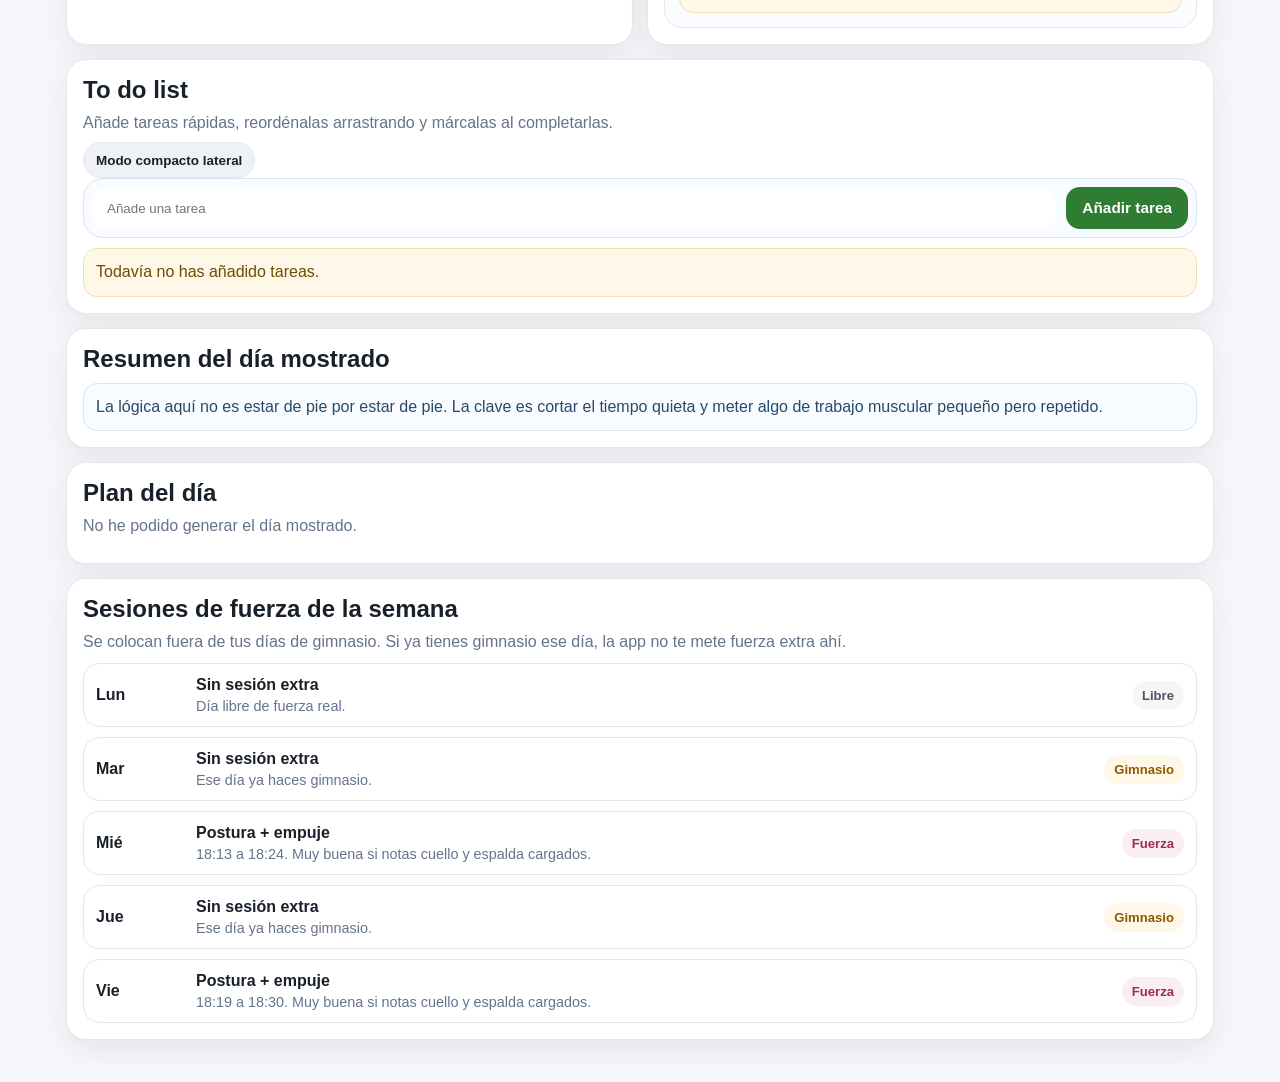
==== commit 11d7d86c: "fix: rebuild language switcher" ====
--- a/index.html
+++ b/index.html
@@ -10,37 +10,46 @@
 <body>
   <div class="app">
     <section class="hero">
-      <div class="pill-row">
-        <div class="pill">Lunes a viernes</div>
-        <div class="pill">Escritorio elevable</div>
-        <div class="pill">Crono activo</div>
-        <div class="pill">Aleatoriedad útil</div>
-      </div>
-      <h1>Teletrabajo Activo</h1>
-      <p>Versión pensada para ordenador. La enciendes al fichar, dejas la pestaña abierta y te va guiando con bloques de sentada, de pie, movimiento y fuerza extra colocada de forma aleatoria fuera de tus días de gimnasio.</p>
+      <div class="hero-top">
+        <div class="lang-switch">
+          <label for="langSelect" id="langLabel">Idioma</label>
+          <select id="langSelect" aria-label="Language selector">
+            <option value="es">Español</option>
+            <option value="en">English</option>
+          </select>
+        </div>
+        <div class="pill-row">
+          <div class="pill" id="pillWeekdays">Lunes a viernes</div>
+          <div class="pill" id="pillDesk">Escritorio elevable</div>
+          <div class="pill" id="pillTimer">Crono activo</div>
+          <div class="pill" id="pillVariety">Aleatoriedad útil</div>
+        </div>
+      </div>
+      <h1 id="heroTitle">Teletrabajo Activo</h1>
+      <p id="heroDesc">Versión pensada para ordenador. La enciendes al fichar, dejas la pestaña abierta y te va guiando con bloques de sentada, de pie, movimiento y fuerza extra colocada de forma aleatoria fuera de tus días de gimnasio.</p>
     </section>
 
     <section class="grid">
       <div class="card" style="grid-column: span 12;">
-        <h2>Estado ahora</h2>
+        <h2 id="stateNowTitle">Estado ahora</h2>
         <div class="status-grid">
           <div class="status-box">
-            <div class="label">Día mostrado</div>
+            <div class="label" id="labelShownDay">Día mostrado</div>
             <div class="value" id="shownDay">Cargando...</div>
             <div class="subvalue" id="shownDaySub">Generando jornada.</div>
           </div>
           <div class="status-box">
-            <div class="label">Fase actual</div>
+            <div class="label" id="labelCurrentPhase">Fase actual</div>
             <div class="value" id="currentPhase">Cargando...</div>
             <div class="subvalue" id="currentDescription">Preparando el día.</div>
           </div>
           <div class="status-box">
-            <div class="label">Cuenta atrás</div>
+            <div class="label" id="labelCountdown">Cuenta atrás</div>
             <div class="value mono" id="timeLeft">00:00</div>
             <div class="subvalue" id="nextPhase">Siguiente bloque: ...</div>
           </div>
           <div class="status-box">
-            <div class="label">Próxima alarma</div>
+            <div class="label" id="labelNextAlarm">Próxima alarma</div>
             <div class="value mono" id="nextAlarm">--:--</div>
             <div class="subvalue" id="alarmDescription">Activa sonido para que avise.</div>
           </div>
@@ -48,7 +57,7 @@
       </div>
 
       <div class="card" style="grid-column: span 7;">
-        <h2>Crono principal</h2>
+        <h2 id="mainTimerTitle">Crono principal</h2>
         <div class="timer-wrap">
           <div class="timer-ring" id="timerRing" style="--progress: 0%;">
             <div class="timer-inner">
@@ -57,7 +66,7 @@
             </div>
           </div>
           <div>
-            <p>Usa esto con la pestaña abierta en el ordenador. Cuando cambie el bloque te sonará una alarma si activas el audio.</p>
+            <p id="mainTimerDesc">Usa esto con la pestaña abierta en el ordenador. Cuando cambie el bloque te sonará una alarma si activas el audio.</p>
             <div class="button-row">
               <button id="soundBtn">Activar sonido</button>
               <button class="secondary" id="notifBtn">Activar notificaciones</button>
@@ -65,45 +74,45 @@
               <button class="secondary" id="todayBtn">Volver a hoy</button>
               <button class="secondary" id="skipBtn">Saltar bloque</button>
             </div>
-            <div class="notice">Pensada para escritorio. Si cambias de pestaña, la app intenta avisarte con sonido, voz, título parpadeando y un pop up de alarma.</div>
+            <div class="notice" id="desktopNotice">Pensada para escritorio. Si cambias de pestaña, la app intenta avisarte con sonido, voz y título parpadeando.</div>
           </div>
         </div>
       </div>
 
       <div class="card" style="grid-column: span 5;">
-        <h2>Semana y ajustes</h2>
+        <h2 id="weekSettingsTitle">Semana y ajustes</h2>
         <div class="weekday-row" id="weekdayButtons"></div>
         <div class="settings" style="margin-top:12px;">
           <div class="field">
-            <label for="startTime">Empiezas</label>
+            <label for="startTime" id="startLabel">Empiezas</label>
             <input id="startTime" type="time" value="08:00" />
           </div>
           <div class="field">
-            <label for="endTime">Terminas</label>
+            <label for="endTime" id="endLabel">Terminas</label>
             <input id="endTime" type="time" value="18:00" />
           </div>
           <div class="field">
-            <label for="lunchStart">Comida</label>
+            <label for="lunchStart" id="lunchLabel">Comida</label>
             <input id="lunchStart" type="time" value="14:00" />
           </div>
           <div class="field">
-            <label for="lunchMinutes">Minutos comida</label>
+            <label for="lunchMinutes" id="lunchMinutesLabel">Minutos comida</label>
             <input id="lunchMinutes" type="number" min="30" max="120" step="5" value="60" />
           </div>
           <div class="field">
-            <label for="sitMinutes">Minutos sentada</label>
+            <label for="sitMinutes" id="sitMinutesLabel">Minutos sentada</label>
             <input id="sitMinutes" type="number" min="20" max="90" step="1" value="45" />
           </div>
           <div class="field">
-            <label for="standMinutes">Minutos de pie</label>
+            <label for="standMinutes" id="standMinutesLabel">Minutos de pie</label>
             <input id="standMinutes" type="number" min="5" max="40" step="1" value="20" />
           </div>
           <div class="field">
-            <label for="moveMinutes">Minutos movilidad</label>
+            <label for="moveMinutes" id="moveMinutesLabel">Minutos movilidad</label>
             <input id="moveMinutes" type="number" min="3" max="20" step="1" value="5" />
           </div>
           <div class="field">
-            <label for="strengthSessions">Fuerza real por semana</label>
+            <label for="strengthSessions" id="strengthPerWeekLabel">Fuerza real por semana</label>
             <select id="strengthSessions">
               <option value="1">1 sesión</option>
               <option value="2" selected>2 sesiones</option>
@@ -119,14 +128,14 @@
             </select>
           </div>
           <div class="field">
-            <label for="allowWalk">Permitir caminata corta</label>
+            <label for="allowWalk" id="allowWalkLabel">Permitir caminata corta</label>
             <select id="allowWalk">
               <option value="no" selected>No</option>
               <option value="yes">Sí</option>
             </select>
           </div>
         </div>
-        <p style="margin-top:12px; font-weight:800; color:var(--text);">Días de gimnasio</p>
+        <p style="margin-top:12px; font-weight:800; color:var(--text);" id="gymDaysLabel">Días de gimnasio</p>
         <div class="fitboxing-row" id="fitboxingDays"></div>
         <div class="button-row">
           <button class="good" id="saveBtn">Guardar y regenerar semana</button>
@@ -134,7 +143,7 @@
       </div>
 
       <div class="card" style="grid-column: span 6;">
-        <h2>Bloque guiado</h2>
+        <h2 id="guidedBlockTitle">Bloque guiado</h2>
         <p id="guidedTitle">Cuando toque movimiento o fuerza, verás aquí cada mini paso con su tiempo.</p>
         <div class="guide-layout">
           <div class="steps" id="guidedSteps"></div>
@@ -142,8 +151,8 @@
       </div>
 
       <div class="card" style="grid-column: span 6;">
-        <h2>Detalle del bloque</h2>
-        <p>Aquí tienes explicado el movimiento o ejercicio que toca en cada momento.</p>
+        <h2 id="blockDetailTitle">Detalle del bloque</h2>
+        <p id="blockDetailDesc">Aquí tienes explicado el movimiento o ejercicio que toca en cada momento.</p>
         <div class="exercise-card" id="exerciseCard">
           <div class="exercise-visual" id="exerciseVisual"></div>
           <div class="exercise-title" id="exerciseName">Esperando bloque guiado</div>
@@ -154,8 +163,8 @@
       </div>
 
       <div class="card" id="todoCard" style="grid-column: span 12;">
-        <h2>To do list</h2>
-        <p>Añade tareas rápidas, reordénalas arrastrando y márcalas al completarlas.</p>
+        <h2 id="todoTitle">To do list</h2>
+        <p id="todoDesc">Añade tareas rápidas, reordénalas arrastrando y márcalas al completarlas.</p>
         <div class="button-row" style="margin-top:0;">
           <button class="secondary todo-compact-toggle" id="todoCompactBtn">Modo compacto lateral</button>
         </div>
@@ -169,7 +178,7 @@
       </div>
 
       <div class="card" id="summaryCard" style="grid-column: span 12;">
-        <h2>Resumen del día mostrado</h2>
+        <h2 id="summaryTitle">Resumen del día mostrado</h2>
         <div class="summary-band">
           <div class="stats" id="stats"></div>
           <div class="notice" id="dayNote" style="margin-top:0; background:#f8fbff; border-color:#d7e7f6; color:#294a67;">
@@ -179,14 +188,14 @@
       </div>
 
       <div class="card" id="planCard" style="grid-column: span 12;">
-        <h2>Plan del día</h2>
+        <h2 id="dayPlanTitle">Plan del día</h2>
         <p id="todayLabel">Cargando plan...</p>
         <div class="timeline" id="timeline"></div>
       </div>
 
       <div class="card" id="strengthCard" style="grid-column: span 12;">
-        <h2>Sesiones de fuerza de la semana</h2>
-        <p>Se colocan fuera de tus días de gimnasio. Si ya tienes gimnasio ese día, la app no te mete fuerza extra ahí.</p>
+        <h2 id="strengthWeekTitle">Sesiones de fuerza de la semana</h2>
+        <p id="strengthWeekDesc">Se colocan fuera de tus días de gimnasio. Si ya tienes gimnasio ese día, la app no te mete fuerza extra ahí.</p>
         <div class="timeline" id="strengthTimeline"></div>
       </div>
     </section>
--- a/styles.css
+++ b/styles.css
@@ -597,3 +597,6 @@
   background: #18202a;
   transform: rotate(45deg);
 }
+
+
+.hero-top{display:flex;flex-wrap:wrap;gap:10px;align-items:center}.lang-switch{display:inline-flex;align-items:center;gap:8px;padding:8px 10px;border-radius:999px;background:#fff;border:1px solid var(--line)}.lang-switch label{margin:0;font-size:.9rem;font-weight:700;color:var(--muted)}.lang-switch select{border:1px solid var(--line);border-radius:999px;padding:8px 12px;background:#fff;color:var(--text);font-weight:700}
